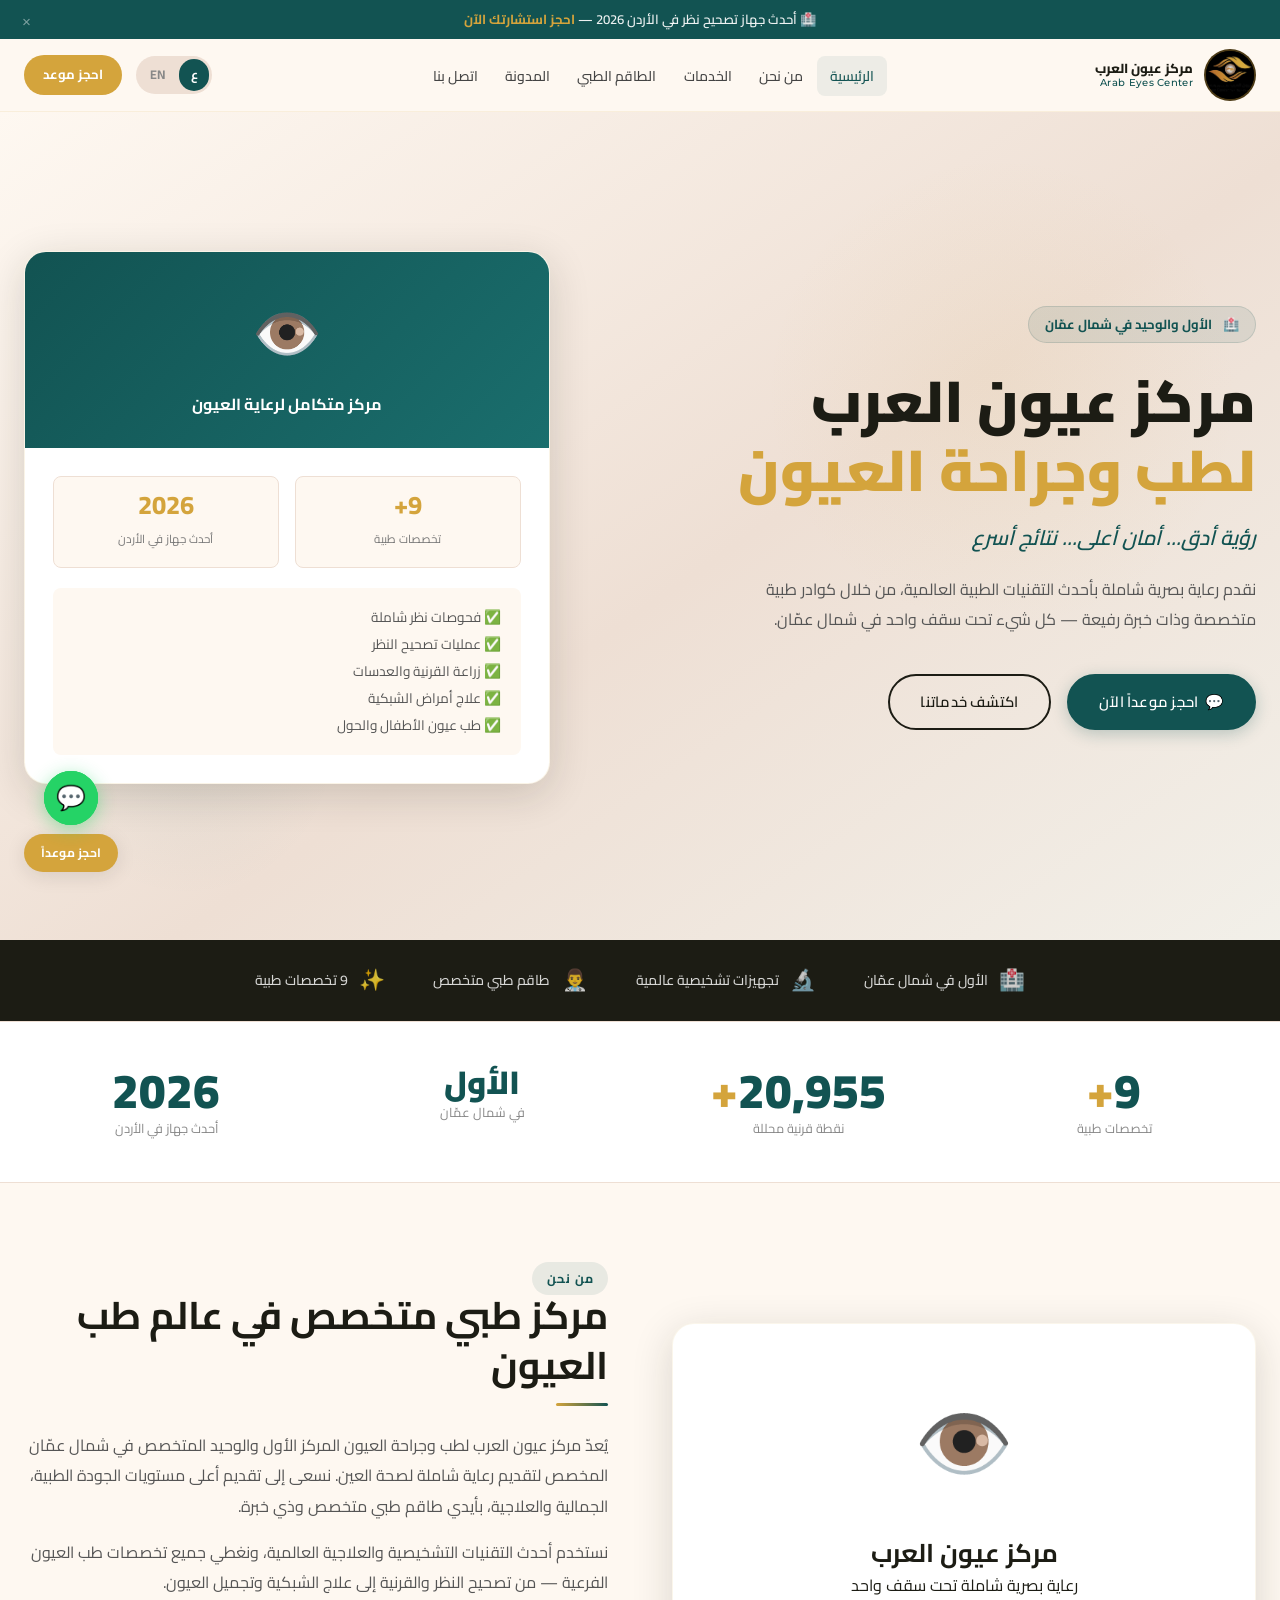
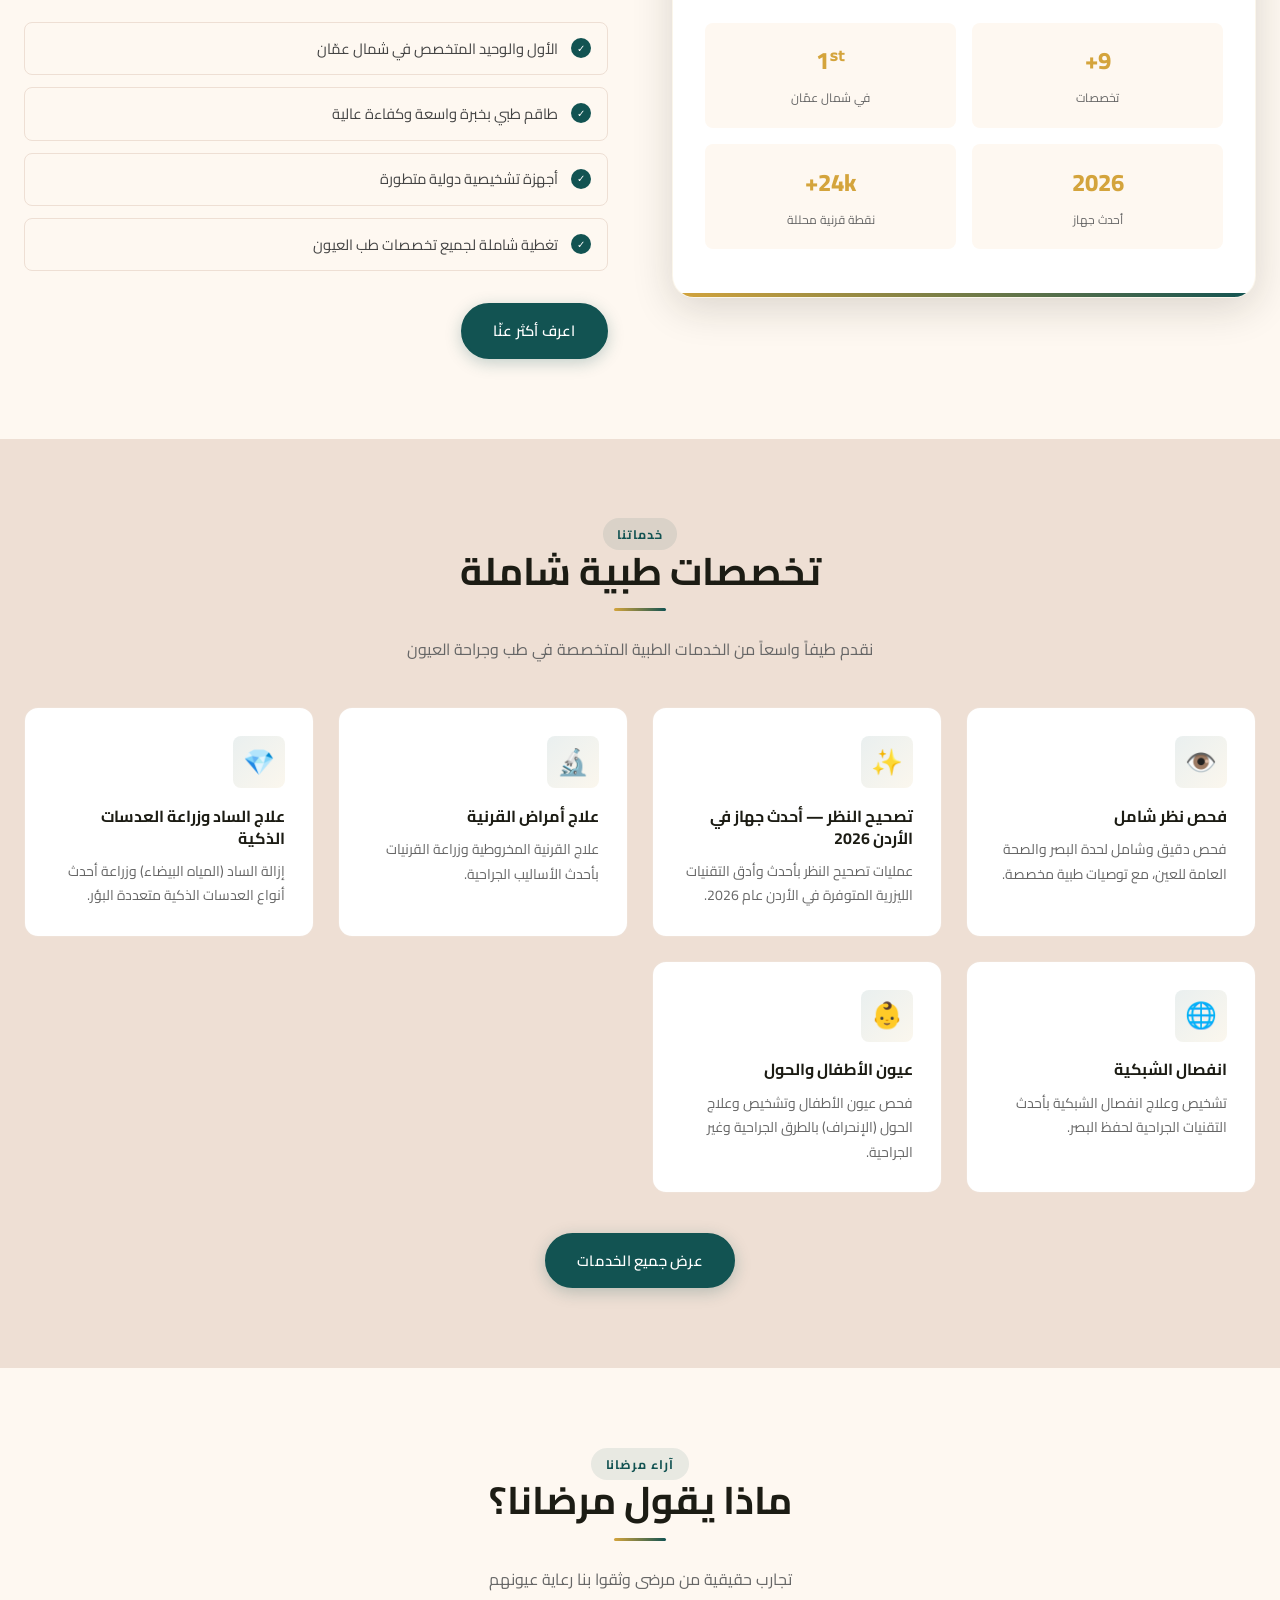
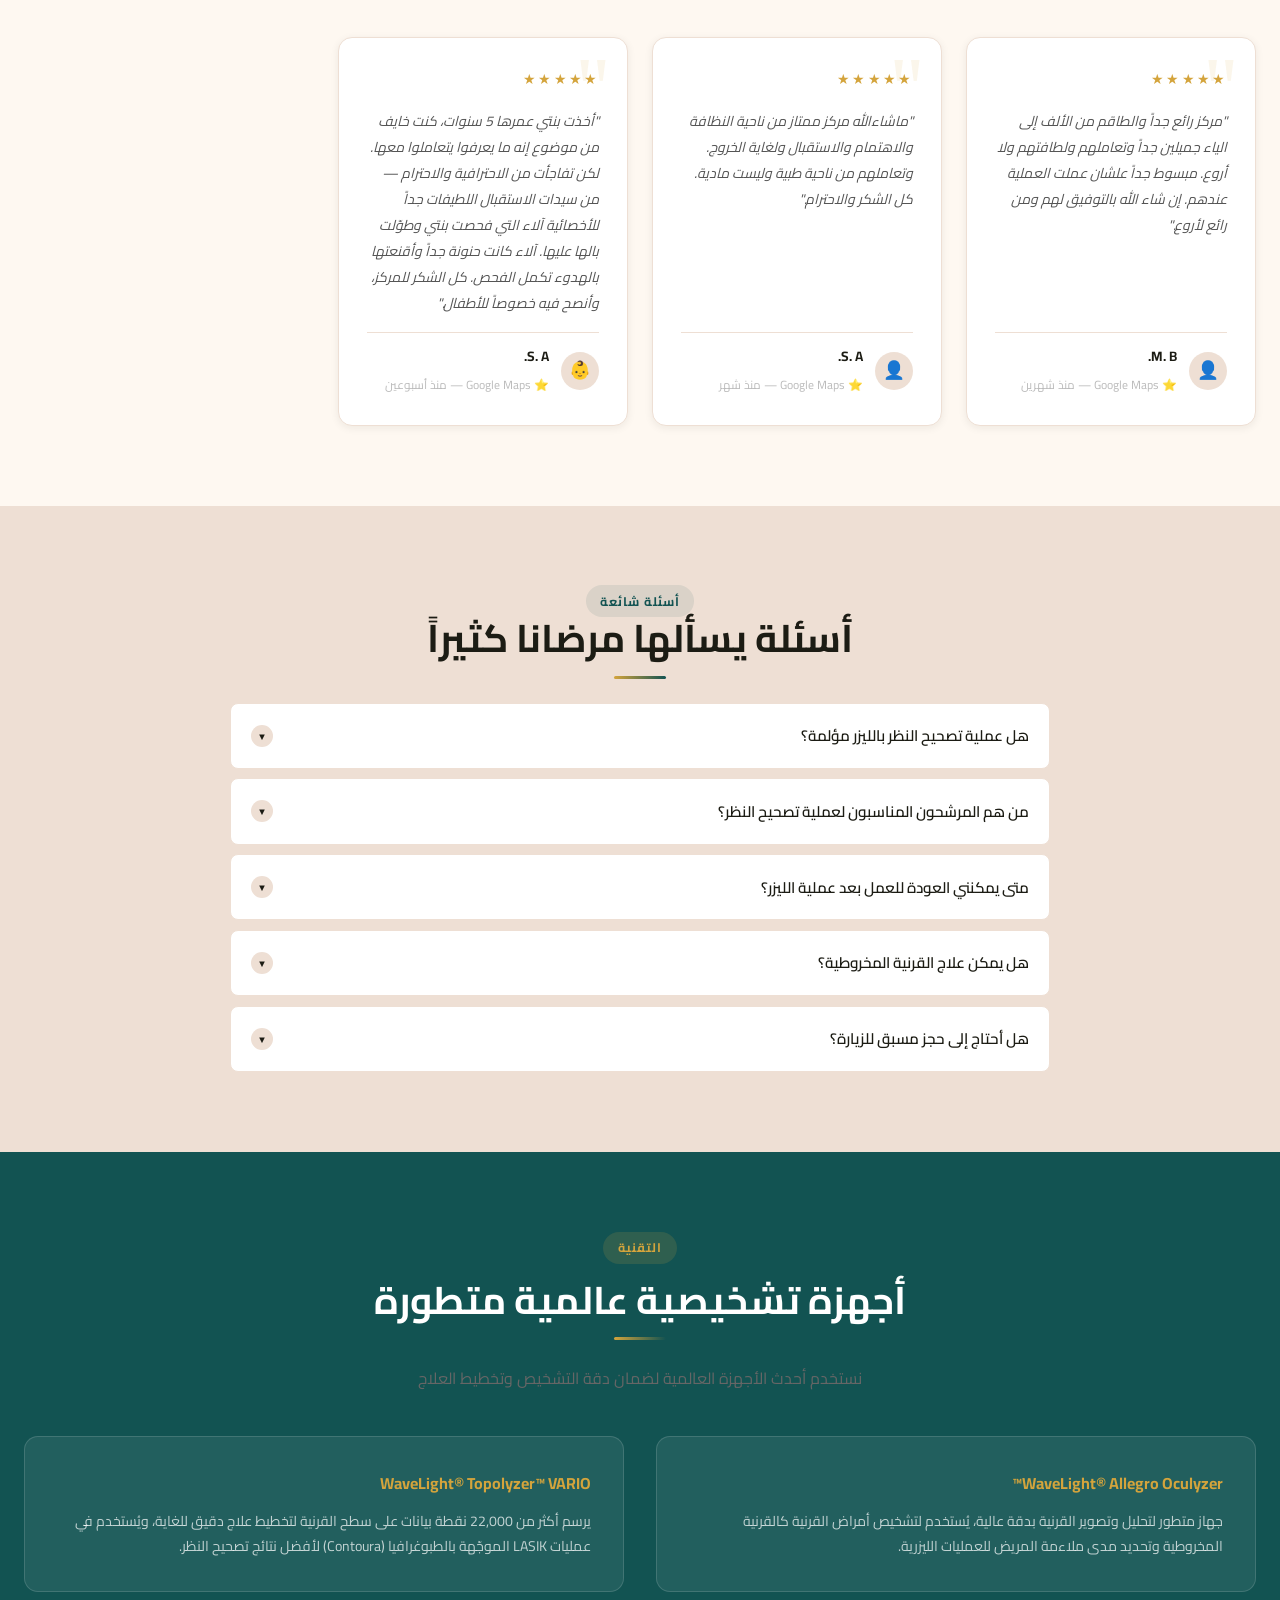
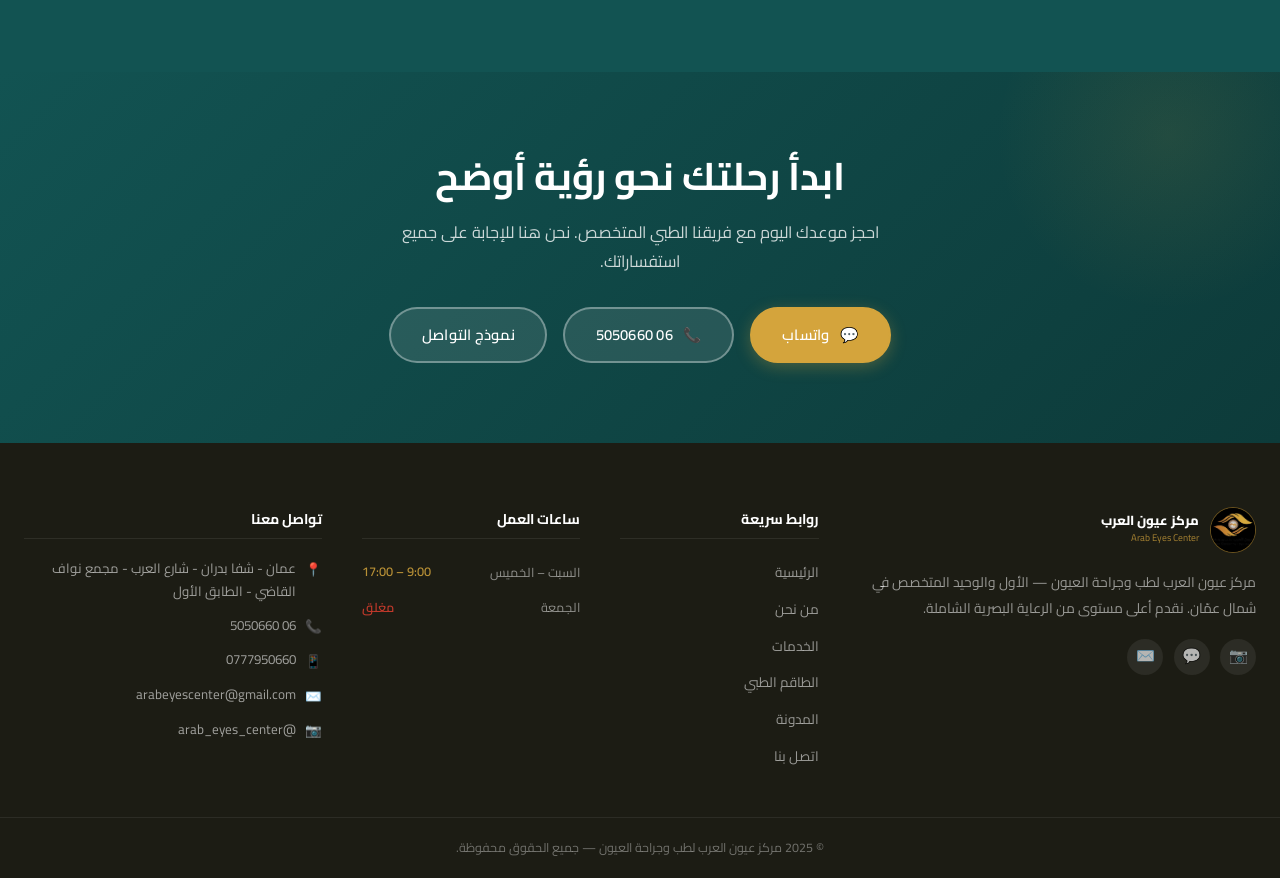
==== index.html @ 0df6bb6d "Shorten reviewer names to initials for privacy" ====
<!DOCTYPE html>
<html lang="ar" dir="rtl">
<head>
  <meta charset="UTF-8" />
  <meta name="viewport" content="width=device-width, initial-scale=1.0" />
  <meta name="description" content="مركز عيون العرب لطب وجراحة العيون – الأول والوحيد المتخصص في شمال عمان. رؤية أدق، أمان أعلى، نتائج أسرع." />
  <meta name="robots" content="index, follow" />
  <meta name="author" content="مركز عيون العرب" />
  <meta name="keywords" content="عيون, طب عيون, عمان, شفا بدران, تصحيح نظر, ليزر, قرنية, ساد, شبكية, ophthalmology, eye clinic, Amman, Jordan" />
  <!-- Open Graph -->
  <meta property="og:type"        content="website" />
  <meta property="og:locale"      content="ar_JO" />
  <meta property="og:site_name"   content="مركز عيون العرب | Arab Eyes Center" />
  <meta property="og:title"       content="مركز عيون العرب لطب وجراحة العيون | Arab Eyes Center" />
  <meta property="og:description" content="الأول والوحيد المتخصص في شمال عمّان. 9+ تخصصات طبية، أحدث جهاز ليزر في الأردن 2026." />
  <meta property="og:image"       content="images/og-cover.jpg" />
  <!-- Twitter Card -->
  <meta name="twitter:card"        content="summary_large_image" />
  <meta name="twitter:title"       content="مركز عيون العرب | Arab Eyes Center" />
  <meta name="twitter:description" content="الأول والوحيد في شمال عمّان — 9+ تخصصات طبية وأحدث تقنيات الليزر 2026." />
  <meta name="twitter:image"       content="images/og-cover.jpg" />
  <title>مركز عيون العرب | Arab Eyes Center — طب وجراحة العيون في عمان</title>
  <link rel="preconnect" href="https://fonts.googleapis.com" />
  <link rel="preconnect" href="https://fonts.gstatic.com" crossorigin />
  <link href="https://fonts.googleapis.com/css2?family=Cairo:wght@300;400;600;700;900&family=Montserrat:wght@300;400;500;600;700;800&display=swap" rel="stylesheet" />
  <link rel="icon" type="image/jpeg" href="images/logo.jpg" />
  <link rel="stylesheet" href="css/styles.css" />
  <!-- Prevent language-flash -->
  <script>(function(){var l=localStorage.getItem('aec-lang')||'ar';document.documentElement.setAttribute('lang',l);document.documentElement.setAttribute('dir',l==='ar'?'rtl':'ltr');})();</script>
  <!-- Structured Data -->
  <script type="application/ld+json">
  {
    "@context": "https://schema.org",
    "@type": ["MedicalClinic", "LocalBusiness"],
    "name": "مركز عيون العرب لطب وجراحة العيون",
    "alternateName": "Arab Eyes Center for Ophthalmology",
    "description": "الأول والوحيد المتخصص في شمال عمان في طب وجراحة العيون — 9 تخصصات طبية وأحدث تقنيات الليزر 2026.",
    "telephone": ["+96265050660", "+962777950660"],
    "email": "arabeyescenter@gmail.com",
    "address": {
      "@type": "PostalAddress",
      "streetAddress": "شارع العرب، مجمع نواف القاضي، الطابق الأول",
      "addressLocality": "شفا بدران، عمان",
      "addressCountry": "JO"
    },
    "openingHoursSpecification": [
      { "@type": "OpeningHoursSpecification",
        "dayOfWeek": ["Saturday","Sunday","Monday","Tuesday","Wednesday","Thursday"],
        "opens": "09:00", "closes": "17:00" }
    ],
    "medicalSpecialty": "Ophthalmology",
    "priceRange": "$$",
    "sameAs": ["https://www.instagram.com/arab_eyes_center/"],
    "hasMap": "https://maps.app.goo.gl/nyVfJ6Hvw6DiHrig6"
  }
  </script>
</head>
<body>

<!-- ══════════════ NAVBAR ══════════════ -->
<nav class="navbar">
  <div class="nav-container">
    <a href="index.html" class="nav-logo" aria-label="Arab Eyes Center Home">
      <div class="logo-img-wrap">
        <img src="images/logo.jpg" alt="شعار مركز عيون العرب" />
      </div>
      <div class="logo-text-wrap">
        <span class="logo-ar">مركز عيون العرب</span>
        <span class="logo-en">Arab Eyes Center</span>
      </div>
    </a>

    <ul class="nav-links" role="list">
      <li><a href="index.html"    data-ar="الرئيسية"    data-en="Home">الرئيسية</a></li>
      <li><a href="about.html"    data-ar="من نحن"       data-en="About Us">من نحن</a></li>
      <li><a href="services.html" data-ar="الخدمات"      data-en="Services">الخدمات</a></li>
      <li><a href="team.html"     data-ar="الطاقم الطبي" data-en="Medical Team">الطاقم الطبي</a></li>
      <li><a href="blog.html"     data-ar="المدونة"      data-en="Blog">المدونة</a></li>
      <li><a href="contact.html"  data-ar="اتصل بنا"     data-en="Contact">اتصل بنا</a></li>
    </ul>

    <div class="nav-right">
      <div class="lang-toggle" role="group" aria-label="Language toggle">
        <button class="lang-btn" data-lang="ar" aria-label="Arabic">ع</button>
        <button class="lang-btn" data-lang="en" aria-label="English">EN</button>
      </div>
      <a href="https://wa.me/962777950660" class="nav-book-btn" target="_blank" rel="noopener">احجز موعد</a>
      <button class="menu-toggle" aria-label="Toggle navigation">
        <span></span><span></span><span></span>
      </button>
    </div>
  </div>
</nav>

<!-- ══════════════ HERO ══════════════ -->
<section class="hero" aria-label="Hero" id="main-content">
  <div class="hero-inner">
    <div class="hero-text">
      <div class="hero-badge">
        🏥&nbsp;<span class="lang-ar">الأول والوحيد في شمال عمّان</span><span class="lang-en">First &amp; Only in North Amman</span>
      </div>

      <h1>
        <div class="lang-ar">مركز عيون العرب<br><span class="gold">لطب وجراحة العيون</span></div>
        <div class="lang-en">Arab Eyes Center<br><span class="gold">for Ophthalmology</span></div>
      </h1>

      <p class="hero-tagline">
        <span class="lang-ar">رؤية أدق... أمان أعلى... نتائج أسرع</span>
        <span class="lang-en">Sharper Vision, Greater Safety, Faster Results</span>
      </p>

      <p class="hero-desc">
        <span class="lang-ar">نقدم رعاية بصرية شاملة بأحدث التقنيات الطبية العالمية، من خلال كوادر طبية متخصصة وذات خبرة رفيعة — كل شيء تحت سقف واحد في شمال عمّان.</span>
        <span class="lang-en">We provide comprehensive eye care using the latest global medical technologies, delivered by a highly specialized and experienced team — all under one roof in north Amman.</span>
      </p>

      <div class="hero-cta">
        <a href="https://wa.me/962777950660" class="btn btn-primary" target="_blank" rel="noopener">
          <span>💬</span>
          <span class="lang-ar">احجز موعداً الآن</span>
          <span class="lang-en">Book Appointment Now</span>
        </a>
        <a href="services.html" class="btn btn-outline">
          <span class="lang-ar">اكتشف خدماتنا</span>
          <span class="lang-en">Explore Our Services</span>
        </a>
      </div>
    </div>

    <!-- Desktop visual card -->
    <div class="hero-card" aria-hidden="true">
      <div class="hero-card-header">
        <span class="big-icon">👁️</span>
        <div class="lang-ar"><h3>مركز متكامل لرعاية العيون</h3></div>
        <div class="lang-en"><h3>Complete Eye Care Center</h3></div>
      </div>
      <div class="hero-card-body">
        <div class="stat-row">
          <div class="stat-box">
            <span class="stat-num">9+</span>
            <div class="lang-ar"><span class="stat-lbl">تخصصات طبية</span></div>
            <div class="lang-en"><span class="stat-lbl">Specialties</span></div>
          </div>
          <div class="stat-box">
            <span class="stat-num">2026</span>
            <div class="lang-ar"><span class="stat-lbl">أحدث جهاز في الأردن</span></div>
            <div class="lang-en"><span class="stat-lbl">Latest device in Jordan</span></div>
          </div>
        </div>
        <div class="hero-list">
          <div class="lang-ar">
            ✅ فحوصات نظر شاملة<br>
            ✅ عمليات تصحيح النظر<br>
            ✅ زراعة القرنية والعدسات<br>
            ✅ علاج أمراض الشبكية<br>
            ✅ طب عيون الأطفال والحول
          </div>
          <div class="lang-en">
            ✅ Comprehensive eye exams<br>
            ✅ Vision correction surgery<br>
            ✅ Cornea &amp; lens implants<br>
            ✅ Retinal disease treatment<br>
            ✅ Pediatric &amp; strabismus care
          </div>
        </div>
      </div>
    </div>
  </div>
</section>

<!-- ══════════════ TRUST STRIP ══════════════ -->
<div class="trust-strip" aria-label="Key highlights">
  <div class="trust-inner">
    <div class="trust-item">
      <span class="ti">🏥</span>
      <span class="lang-ar">الأول في شمال عمّان</span>
      <span class="lang-en">First in North Amman</span>
    </div>
    <div class="trust-item">
      <span class="ti">🔬</span>
      <span class="lang-ar">تجهيزات تشخيصية عالمية</span>
      <span class="lang-en">World-class diagnostics</span>
    </div>
    <div class="trust-item">
      <span class="ti">👨‍⚕️</span>
      <span class="lang-ar">طاقم طبي متخصص</span>
      <span class="lang-en">Specialist medical team</span>
    </div>
    <div class="trust-item">
      <span class="ti">✨</span>
      <span class="lang-ar">9 تخصصات طبية</span>
      <span class="lang-en">9 Medical specialties</span>
    </div>
  </div>
</div>

<!-- ══════════════ STATS COUNTER ══════════════ -->
<div class="stats-strip" aria-label="Key statistics">
  <div class="stats-strip-inner">
    <div class="ctr-item">
      <span class="ctr-num" data-count="9" data-suffix="+">9<span class="ctr-suffix">+</span></span>
      <span class="ctr-lbl">
        <span class="lang-ar">تخصصات طبية</span>
        <span class="lang-en">Medical Specialties</span>
      </span>
    </div>
    <div class="ctr-item">
      <span class="ctr-num" data-count="22000" data-suffix="+">22,000<span class="ctr-suffix">+</span></span>
      <span class="ctr-lbl">
        <span class="lang-ar">نقطة قرنية محللة</span>
        <span class="lang-en">Corneal Data Points</span>
      </span>
    </div>
    <div class="ctr-item">
      <span class="ctr-num" style="font-size:clamp(1.3rem,3vw,2rem);">
        <span class="lang-ar">الأول</span>
        <span class="lang-en">1st</span>
      </span>
      <span class="ctr-lbl">
        <span class="lang-ar">في شمال عمّان</span>
        <span class="lang-en">in North Amman</span>
      </span>
    </div>
    <div class="ctr-item">
      <span class="ctr-num">2026<span class="ctr-suffix"></span></span>
      <span class="ctr-lbl">
        <span class="lang-ar">أحدث جهاز في الأردن</span>
        <span class="lang-en">Latest Device in Jordan</span>
      </span>
    </div>
  </div>
</div>

<!-- ══════════════ ABOUT SNIPPET ══════════════ -->
<section class="section" aria-labelledby="about-heading">
  <div class="container">
    <div class="about-snippet-grid">

      <!-- Visual -->
      <div class="about-visual-box" aria-hidden="true">
        <span class="eye-big">👁️</span>
        <div class="lang-ar"><h3>مركز عيون العرب</h3><p>رعاية بصرية شاملة تحت سقف واحد</p></div>
        <div class="lang-en"><h3>Arab Eyes Center</h3><p>Comprehensive eye care under one roof</p></div>
        <div class="about-stats-grid">
          <div class="about-stat">
            <span class="num">9+</span>
            <div class="lang-ar"><span class="lbl">تخصصات</span></div>
            <div class="lang-en"><span class="lbl">Specialties</span></div>
          </div>
          <div class="about-stat">
            <span class="num">1ˢᵗ</span>
            <div class="lang-ar"><span class="lbl">في شمال عمّان</span></div>
            <div class="lang-en"><span class="lbl">in N. Amman</span></div>
          </div>
          <div class="about-stat">
            <span class="num">2026</span>
            <div class="lang-ar"><span class="lbl">أحدث جهاز</span></div>
            <div class="lang-en"><span class="lbl">Latest device</span></div>
          </div>
          <div class="about-stat">
            <span class="num">24k+</span>
            <div class="lang-ar"><span class="lbl">نقطة قرنية محللة</span></div>
            <div class="lang-en"><span class="lbl">Corneal data points</span></div>
          </div>
        </div>
      </div>

      <!-- Text -->
      <div class="about-text" id="about-heading">
        <span class="section-tag lang-ar">من نحن</span>
        <span class="section-tag lang-en">About Us</span>
        <h2>
          <span class="lang-ar">مركز طبي متخصص في عالم طب العيون</span>
          <span class="lang-en">A Specialized Center in the World of Eye Care</span>
        </h2>
        <div class="divider"></div>
        <div class="lang-ar">
          <p>يُعدّ مركز عيون العرب لطب وجراحة العيون المركز الأول والوحيد المتخصص في شمال عمّان المخصص لتقديم رعاية شاملة لصحة العين. نسعى إلى تقديم أعلى مستويات الجودة الطبية، الجمالية والعلاجية، بأيدي طاقم طبي متخصص وذي خبرة.</p>
          <p>نستخدم أحدث التقنيات التشخيصية والعلاجية العالمية، ونغطي جميع تخصصات طب العيون الفرعية — من تصحيح النظر والقرنية إلى علاج الشبكية وتجميل العيون.</p>
        </div>
        <div class="lang-en">
          <p>Arab Eyes Center for Ophthalmology is the first and only specialized eye care center in north Amman, dedicated to delivering comprehensive eye health services. We strive for the highest levels of medical quality, both aesthetic and therapeutic, backed by a highly qualified and experienced medical team.</p>
          <p>We employ the latest global diagnostic and therapeutic technologies, covering all ophthalmology subspecialties — from vision correction and corneal care to retinal treatment and oculoplastic procedures.</p>
        </div>

        <div class="value-list">
          <div class="value-item">
            <span class="value-check">✓</span>
            <span class="lang-ar">الأول والوحيد المتخصص في شمال عمّان</span>
            <span class="lang-en">First &amp; only specialized center in north Amman</span>
          </div>
          <div class="value-item">
            <span class="value-check">✓</span>
            <span class="lang-ar">طاقم طبي بخبرة واسعة وكفاءة عالية</span>
            <span class="lang-en">Highly experienced and qualified medical team</span>
          </div>
          <div class="value-item">
            <span class="value-check">✓</span>
            <span class="lang-ar">أجهزة تشخيصية دولية متطورة</span>
            <span class="lang-en">Advanced international diagnostic equipment</span>
          </div>
          <div class="value-item">
            <span class="value-check">✓</span>
            <span class="lang-ar">تغطية شاملة لجميع تخصصات طب العيون</span>
            <span class="lang-en">All eye care subspecialties under one roof</span>
          </div>
        </div>

        <div style="margin-top:2rem;">
          <a href="about.html" class="btn btn-primary">
            <span class="lang-ar">اعرف أكثر عنّا</span>
            <span class="lang-en">Learn More About Us</span>
          </a>
        </div>
      </div>

    </div>
  </div>
</section>

<!-- ══════════════ FEATURED SERVICES ══════════════ -->
<section class="section section-alt" aria-labelledby="services-heading">
  <div class="container">
    <div class="text-center">
      <span class="section-tag lang-ar">خدماتنا</span>
      <span class="section-tag lang-en">Our Services</span>
      <h2 class="section-title" id="services-heading">
        <span class="lang-ar">تخصصات طبية شاملة</span>
        <span class="lang-en">Comprehensive Medical Specialties</span>
      </h2>
      <div class="divider"></div>
      <p class="section-subtitle">
        <span class="lang-ar">نقدم طيفاً واسعاً من الخدمات الطبية المتخصصة في طب وجراحة العيون</span>
        <span class="lang-en">We offer a wide spectrum of specialized ophthalmology and eye surgery services</span>
      </p>
    </div>

    <div class="services-grid">

      <div class="service-card">
        <div class="service-icon">👁️</div>
        <h3><span class="lang-ar">فحص نظر شامل</span><span class="lang-en">Comprehensive Eye Examination</span></h3>
        <p><span class="lang-ar">فحص دقيق وشامل لحدة البصر والصحة العامة للعين، مع توصيات طبية مخصصة.</span><span class="lang-en">Detailed and comprehensive assessment of visual acuity and overall eye health, with personalized medical recommendations.</span></p>
      </div>

      <div class="service-card">
        <div class="service-icon">✨</div>
        <h3><span class="lang-ar">تصحيح النظر — أحدث جهاز في الأردن 2026</span><span class="lang-en">Vision Correction — Latest Device in Jordan 2026</span></h3>
        <p><span class="lang-ar">عمليات تصحيح النظر بأحدث وأدق التقنيات الليزرية المتوفرة في الأردن عام 2026.</span><span class="lang-en">Vision correction procedures using the most advanced laser technology available in Jordan in 2026.</span></p>
      </div>

      <div class="service-card">
        <div class="service-icon">🔬</div>
        <h3><span class="lang-ar">علاج أمراض القرنية</span><span class="lang-en">Corneal Disease Treatment</span></h3>
        <p><span class="lang-ar">علاج القرنية المخروطية وزراعة القرنيات بأحدث الأساليب الجراحية.</span><span class="lang-en">Treatment of keratoconus and corneal transplants using the latest surgical techniques.</span></p>
      </div>

      <div class="service-card">
        <div class="service-icon">💎</div>
        <h3><span class="lang-ar">علاج الساد وزراعة العدسات الذكية</span><span class="lang-en">Cataract &amp; Smart Lens Implants</span></h3>
        <p><span class="lang-ar">إزالة الساد (المياه البيضاء) وزراعة أحدث أنواع العدسات الذكية متعددة البؤر.</span><span class="lang-en">Cataract removal and implantation of the latest premium multifocal and smart intraocular lenses.</span></p>
      </div>

      <div class="service-card">
        <div class="service-icon">🌐</div>
        <h3><span class="lang-ar">انفصال الشبكية</span><span class="lang-en">Retinal Detachment Treatment</span></h3>
        <p><span class="lang-ar">تشخيص وعلاج انفصال الشبكية بأحدث التقنيات الجراحية لحفظ البصر.</span><span class="lang-en">Diagnosis and surgical treatment of retinal detachment using advanced techniques to preserve vision.</span></p>
      </div>

      <div class="service-card">
        <div class="service-icon">👶</div>
        <h3><span class="lang-ar">عيون الأطفال والحول</span><span class="lang-en">Pediatric Eye Care &amp; Strabismus</span></h3>
        <p><span class="lang-ar">فحص عيون الأطفال وتشخيص وعلاج الحول (الإنحراف) بالطرق الجراحية وغير الجراحية.</span><span class="lang-en">Children's eye exams and comprehensive diagnosis and treatment of strabismus (squint) using surgical and non-surgical methods.</span></p>
      </div>

    </div>

    <div class="text-center" style="margin-top:2.5rem;">
      <a href="services.html" class="btn btn-primary">
        <span class="lang-ar">عرض جميع الخدمات</span>
        <span class="lang-en">View All Services</span>
      </a>
    </div>
  </div>
</section>

<!-- ══════════════ TESTIMONIALS ══════════════ -->
<section class="section" aria-labelledby="testimonials-heading">
  <div class="container">
    <div class="text-center">
      <span class="section-tag lang-ar">آراء مرضانا</span>
      <span class="section-tag lang-en">Patient Reviews</span>
      <h2 class="section-title" id="testimonials-heading">
        <span class="lang-ar">ماذا يقول مرضانا؟</span>
        <span class="lang-en">What Our Patients Say</span>
      </h2>
      <div class="divider"></div>
      <p class="section-subtitle">
        <span class="lang-ar">تجارب حقيقية من مرضى وثقوا بنا رعاية عيونهم</span>
        <span class="lang-en">Real experiences from patients who trusted us with their eye care</span>
      </p>
    </div>

    <div class="testimonials-grid">
      <!-- Review 1: Mohammad Banisalman -->
      <div class="testimonial-card">
        <div class="t-stars">★★★★★</div>
        <div class="t-quote" style="border:none;padding:0;color:#555;font-style:italic;font-size:.88rem;">
          <span class="lang-ar">"مركز رائع جداً والطاقم من الألف إلى الياء جميلين جداً وتعاملهم ولطافتهم ولا أروع. مبسوط جداً علشان عملت العملية عندهم. إن شاء الله بالتوفيق لهم ومن رائع لأروع."</span>
          <span class="lang-en">"Amazing center and the entire team is wonderful — their kindness and professionalism are unmatched. Very happy I had my surgery here. Wishing them all the best and continued success."</span>
        </div>
        <div class="t-reviewer">
          <div class="t-avatar">👤</div>
          <div>
            <span class="t-name">M. B.</span>
            <span class="t-service lang-ar">⭐ Google Maps — منذ شهرين</span>
            <span class="t-service lang-en">⭐ Google Maps — 2 months ago</span>
          </div>
        </div>
      </div>

      <!-- Review 2: samh alkarimeh -->
      <div class="testimonial-card">
        <div class="t-stars">★★★★★</div>
        <div class="t-quote" style="border:none;padding:0;color:#555;font-style:italic;font-size:.88rem;">
          <span class="lang-ar">"ماشاءالله مركز ممتاز من ناحية النظافة والاهتمام والاستقبال ولغاية الخروج. وتعاملهم من ناحية طبية وليست مادية. كل الشكر والاحترام."</span>
          <span class="lang-en">"MashaAllah, excellent center in terms of cleanliness, care and reception from start to finish. Their approach is medical, not just commercial. All respect and thanks."</span>
        </div>
        <div class="t-reviewer">
          <div class="t-avatar">👤</div>
          <div>
            <span class="t-name">S. A.</span>
            <span class="t-service lang-ar">⭐ Google Maps — منذ شهر</span>
            <span class="t-service lang-en">⭐ Google Maps — 1 month ago</span>
          </div>
        </div>
      </div>

      <!-- Review 3: Sultan Al-Hamadnah -->
      <div class="testimonial-card">
        <div class="t-stars">★★★★★</div>
        <div class="t-quote" style="border:none;padding:0;color:#555;font-style:italic;font-size:.88rem;">
          <span class="lang-ar">"أخذت بنتي عمرها 5 سنوات، كنت خايف من موضوع إنه ما يعرفوا يتعاملوا معها. لكن تفاجأت من الاحترافية والاحترام — من سيدات الاستقبال اللطيفات جداً للأخصائية آلاء التي فحصت بنتي وطوّلت بالها عليها. آلاء كانت حنونة جداً وأقنعتها بالهدوء تكمل الفحص. كل الشكر للمركز، وأنصح فيه خصوصاً للأطفال."</span>
          <span class="lang-en">"I brought my 5-year-old daughter, worried they wouldn't know how to handle her. I was amazed by the professionalism — from the wonderful reception ladies to specialist Alaa who examined my daughter with great patience. Alaa was so kind and gently convinced her to complete the exam. Highly recommend, especially for children."</span>
        </div>
        <div class="t-reviewer">
          <div class="t-avatar">👶</div>
          <div>
            <span class="t-name">S. A.</span>
            <span class="t-service lang-ar">⭐ Google Maps — منذ أسبوعين</span>
            <span class="t-service lang-en">⭐ Google Maps — 2 weeks ago</span>
          </div>
        </div>
      </div>
    </div>
  </div>
</section>

<!-- ══════════════ FAQ ══════════════ -->
<section class="section section-alt" aria-labelledby="faq-heading">
  <div class="container">
    <div class="text-center">
      <span class="section-tag lang-ar">أسئلة شائعة</span>
      <span class="section-tag lang-en">FAQ</span>
      <h2 class="section-title" id="faq-heading">
        <span class="lang-ar">أسئلة يسألها مرضانا كثيراً</span>
        <span class="lang-en">Questions Patients Often Ask Us</span>
      </h2>
      <div class="divider"></div>
    </div>

    <div class="faq-list" role="list">

      <div class="faq-item" role="listitem">
        <button class="faq-q" aria-controls="faq-a1">
          <span class="lang-ar">هل عملية تصحيح النظر بالليزر مؤلمة؟</span>
          <span class="lang-en">Is laser vision correction surgery painful?</span>
          <span class="faq-chevron" aria-hidden="true">▼</span>
        </button>
        <div class="faq-a" id="faq-a1" role="region">
          <p>
            <span class="lang-ar">لا، العملية غير مؤلمة. نستخدم قطرات تخدير موضعي قبل البدء، وقد يشعر المريض فقط بضغط خفيف لثوانٍ معدودة. معظم مرضانا يصفون التجربة بأنها مريحة جداً وتنتهي خلال 10-15 دقيقة للعينين معاً.</span>
            <span class="lang-en">No, the procedure is painless. We use local anesthetic eye drops beforehand, and the patient may only feel slight pressure for a few seconds. Most of our patients describe the experience as very comfortable, and it's completed in 10–15 minutes for both eyes.</span>
          </p>
        </div>
      </div>

      <div class="faq-item" role="listitem">
        <button class="faq-q" aria-controls="faq-a2">
          <span class="lang-ar">من هم المرشحون المناسبون لعملية تصحيح النظر؟</span>
          <span class="lang-en">Who is a good candidate for vision correction surgery?</span>
          <span class="faq-chevron" aria-hidden="true">▼</span>
        </button>
        <div class="faq-a" id="faq-a2" role="region">
          <p>
            <span class="lang-ar">بشكل عام، المرشح المناسب هو من يبلغ 18 عاماً أو أكثر، مع استقرار درجة النظر لمدة عام على الأقل، وبدون أمراض قرنية أو عيون حادة. يتم تقييم ذلك بدقة عبر الفحص الشامل قبل العملية باستخدام أجهزة WaveLight لدينا.</span>
            <span class="lang-en">Generally, a good candidate is 18 years or older, with a stable prescription for at least one year, and no significant corneal or eye diseases. This is carefully evaluated through our pre-operative comprehensive exam using our WaveLight devices.</span>
          </p>
        </div>
      </div>

      <div class="faq-item" role="listitem">
        <button class="faq-q" aria-controls="faq-a3">
          <span class="lang-ar">متى يمكنني العودة للعمل بعد عملية الليزر؟</span>
          <span class="lang-en">When can I return to work after laser surgery?</span>
          <span class="faq-chevron" aria-hidden="true">▼</span>
        </button>
        <div class="faq-a" id="faq-a3" role="region">
          <p>
            <span class="lang-ar">معظم المرضى يعودون لأعمالهم المكتبية خلال يوم إلى يومين، وتتحسن الرؤية بشكل ملحوظ في أول 24-48 ساعة. تتضمن التعليمات تجنّب الأعمال الشاقة والسباحة لمدة أسبوعين. سيزودك طبيبنا بتعليمات مفصلة بعد العملية.</span>
            <span class="lang-en">Most patients return to desk work within one to two days, with vision improving significantly in the first 24–48 hours. Instructions include avoiding strenuous activity and swimming for two weeks. Your doctor will provide detailed post-operative instructions.</span>
          </p>
        </div>
      </div>

      <div class="faq-item" role="listitem">
        <button class="faq-q" aria-controls="faq-a4">
          <span class="lang-ar">هل يمكن علاج القرنية المخروطية؟</span>
          <span class="lang-en">Can keratoconus be treated?</span>
          <span class="faq-chevron" aria-hidden="true">▼</span>
        </button>
        <div class="faq-a" id="faq-a4" role="region">
          <p>
            <span class="lang-ar">نعم، خاصة عند اكتشافها مبكراً. نقدم إجراء Cross-Linking (CXL) الذي يُثبّت القرنية ويوقف تطور المرض، بالإضافة إلى طرق أخرى لتحسين الرؤية. التشخيص المبكر عبر جهاز Allegro Oculyzer لدينا هو مفتاح النجاح.</span>
            <span class="lang-en">Yes, especially when detected early. We offer Cross-Linking (CXL) which stabilizes the cornea and stops disease progression, along with other methods to improve vision. Early diagnosis using our Allegro Oculyzer device is the key to success.</span>
          </p>
        </div>
      </div>

      <div class="faq-item" role="listitem">
        <button class="faq-q" aria-controls="faq-a5">
          <span class="lang-ar">هل أحتاج إلى حجز مسبق للزيارة؟</span>
          <span class="lang-en">Do I need a prior appointment to visit?</span>
          <span class="faq-chevron" aria-hidden="true">▼</span>
        </button>
        <div class="faq-a" id="faq-a5" role="region">
          <p>
            <span class="lang-ar">يُنصح بالحجز المسبق لضمان توفر الطبيب المناسب وتجنب الانتظار. يمكنك الحجز عبر واتساب أو الاتصال بنا على 06 5050660، أو استخدام نموذج الحجز في <a href="contact.html">صفحة التواصل</a>.</span>
            <span class="lang-en">We recommend booking in advance to ensure the right doctor is available and to avoid waiting. You can book via WhatsApp, call us on 06 5050660, or use the booking form on our <a href="contact.html">contact page</a>.</span>
          </p>
        </div>
      </div>

    </div>
  </div>
</section>

<!-- ══════════════ EQUIPMENT HIGHLIGHT ══════════════ -->
<section class="section section-teal" aria-labelledby="equip-heading">
  <div class="container">
    <div class="text-center">
      <span class="section-tag" style="background:rgba(212,164,60,.15);color:var(--gold);">
        <span class="lang-ar">التقنية</span><span class="lang-en">Technology</span>
      </span>
      <h2 class="section-title" id="equip-heading" style="color:var(--white);">
        <span class="lang-ar">أجهزة تشخيصية عالمية متطورة</span>
        <span class="lang-en">Advanced International Diagnostic Equipment</span>
      </h2>
      <div class="divider" style="margin:0.75rem auto 1.5rem;"></div>
      <p class="section-subtitle">
        <span class="lang-ar">نستخدم أحدث الأجهزة العالمية لضمان دقة التشخيص وتخطيط العلاج</span>
        <span class="lang-en">We use the latest global devices to ensure precise diagnosis and treatment planning</span>
      </p>
    </div>
    <div class="equip-cards">
      <div class="equip-card">
        <p class="device-name">WaveLight® Allegro Oculyzer™</p>
        <p>
          <span class="lang-ar">جهاز متطور لتحليل وتصوير القرنية بدقة عالية، يُستخدم لتشخيص أمراض القرنية كالقرنية المخروطية وتحديد مدى ملاءمة المريض للعمليات الليزرية.</span>
          <span class="lang-en">An advanced corneal topography and analysis device offering high-precision imaging, used to diagnose corneal conditions such as keratoconus and assess patient candidacy for laser procedures.</span>
        </p>
      </div>
      <div class="equip-card">
        <p class="device-name">WaveLight® Topolyzer™ VARIO</p>
        <p>
          <span class="lang-ar">يرسم أكثر من 22,000 نقطة بيانات على سطح القرنية لتخطيط علاج دقيق للغاية، ويُستخدم في عمليات LASIK الموجّهة بالطبوغرافيا (Contoura) لأفضل نتائج تصحيح النظر.</span>
          <span class="lang-en">Maps over 22,000 corneal data points to enable ultra-precise treatment planning, used for Contoura/topography-guided LASIK procedures for optimal vision correction outcomes.</span>
        </p>
      </div>
    </div>
  </div>
</section>

<!-- ══════════════ CTA BANNER ══════════════ -->
<section class="cta-banner" aria-labelledby="cta-heading">
  <div class="container">
    <h2 id="cta-heading">
      <span class="lang-ar">ابدأ رحلتك نحو رؤية أوضح</span>
      <span class="lang-en">Start Your Journey to Clearer Vision</span>
    </h2>
    <p>
      <span class="lang-ar">احجز موعدك اليوم مع فريقنا الطبي المتخصص. نحن هنا للإجابة على جميع استفساراتك.</span>
      <span class="lang-en">Book your appointment today with our specialist medical team. We're here to answer all your questions.</span>
    </p>
    <div class="cta-buttons">
      <a href="https://wa.me/962777950660" class="btn btn-gold" target="_blank" rel="noopener">
        💬&nbsp;<span class="lang-ar">واتساب</span><span class="lang-en">WhatsApp</span>
      </a>
      <a href="tel:0665050660" class="btn btn-ghost">
        📞&nbsp;<span>06 5050660</span>
      </a>
      <a href="contact.html" class="btn btn-ghost">
        <span class="lang-ar">نموذج التواصل</span>
        <span class="lang-en">Contact Form</span>
      </a>
    </div>
  </div>
</section>

<!-- ══════════════ FOOTER ══════════════ -->
<footer class="footer">
  <div class="footer-grid">

    <!-- Brand -->
    <div class="footer-brand">
      <div class="f-logo">
        <div class="f-logo-img">
          <img src="images/logo.jpg" alt="شعار مركز عيون العرب" />
        </div>
        <div class="f-logo-txt">
          <span class="f-ar">مركز عيون العرب</span>
          <span class="f-en">Arab Eyes Center</span>
        </div>
      </div>
      <div class="lang-ar"><p>مركز عيون العرب لطب وجراحة العيون — الأول والوحيد المتخصص في شمال عمّان. نقدم أعلى مستوى من الرعاية البصرية الشاملة.</p></div>
      <div class="lang-en"><p>Arab Eyes Center for Ophthalmology — the first and only specialized eye care center in north Amman, providing the highest level of comprehensive eye care.</p></div>
      <div class="social-row">
        <a href="https://instagram.com/arab_eyes_center" class="soc-link" target="_blank" rel="noopener" aria-label="Instagram">📷</a>
        <a href="https://wa.me/962777950660" class="soc-link" target="_blank" rel="noopener" aria-label="WhatsApp">💬</a>
        <a href="mailto:arabeyescenter@gmail.com" class="soc-link" aria-label="Email">✉️</a>
      </div>
    </div>

    <!-- Quick links -->
    <div class="footer-col">
      <div class="lang-ar"><h4>روابط سريعة</h4></div>
      <div class="lang-en"><h4>Quick Links</h4></div>
      <ul class="f-links">
        <li><a href="index.html"    data-ar="الرئيسية"    data-en="Home">الرئيسية</a></li>
        <li><a href="about.html"    data-ar="من نحن"       data-en="About Us">من نحن</a></li>
        <li><a href="services.html" data-ar="الخدمات"      data-en="Services">الخدمات</a></li>
        <li><a href="team.html"     data-ar="الطاقم الطبي" data-en="Medical Team">الطاقم الطبي</a></li>
        <li><a href="blog.html"     data-ar="المدونة"      data-en="Blog">المدونة</a></li>
        <li><a href="contact.html"  data-ar="اتصل بنا"     data-en="Contact Us">اتصل بنا</a></li>
      </ul>
    </div>

    <!-- Hours -->
    <div class="footer-col">
      <div class="lang-ar"><h4>ساعات العمل</h4></div>
      <div class="lang-en"><h4>Working Hours</h4></div>
      <div class="f-hours">
        <div class="f-hour-row">
          <div class="lang-ar"><span class="d">السبت – الخميس</span></div>
          <div class="lang-en"><span class="d">Sat – Thu</span></div>
          <span class="t">9:00 – 17:00</span>
        </div>
        <div class="f-hour-row">
          <div class="lang-ar"><span class="d">الجمعة</span></div>
          <div class="lang-en"><span class="d">Friday</span></div>
          <div class="lang-ar"><span class="t cl">مغلق</span></div>
          <div class="lang-en"><span class="t cl">Closed</span></div>
        </div>
      </div>
    </div>

    <!-- Contact -->
    <div class="footer-col">
      <div class="lang-ar"><h4>تواصل معنا</h4></div>
      <div class="lang-en"><h4>Contact Us</h4></div>
      <div class="f-contact-list">
        <div class="fci">
          <span class="fci-ico">📍</span>
          <div>
            <div class="lang-ar"><span>عمان - شفا بدران - شارع العرب - مجمع نواف القاضي - الطابق الأول</span></div>
            <div class="lang-en"><span>Amman, Shafa Badran, Arab Street, Nawaf Al Qadi Complex, 1st Floor</span></div>
          </div>
        </div>
        <div class="fci"><span class="fci-ico">📞</span><a href="tel:0665050660">06 5050660</a></div>
        <div class="fci"><span class="fci-ico">📱</span><a href="tel:0777950660">0777950660</a></div>
        <div class="fci"><span class="fci-ico">✉️</span><a href="mailto:arabeyescenter@gmail.com">arabeyescenter@gmail.com</a></div>
        <div class="fci"><span class="fci-ico">📷</span><a href="https://instagram.com/arab_eyes_center" target="_blank" rel="noopener">@arab_eyes_center</a></div>
      </div>
    </div>

  </div>

  <div class="footer-bottom">
    <div class="lang-ar">© 2025 مركز عيون العرب لطب وجراحة العيون — جميع الحقوق محفوظة.</div>
    <div class="lang-en">© 2025 Arab Eyes Center for Ophthalmology — All rights reserved.</div>
  </div>
</footer>

<!-- ══════════════ FLOATING CTA ══════════════ -->
<div class="floating-wrap" aria-label="Quick contact">
  <a href="https://wa.me/962777950660" class="float-wa" target="_blank" rel="noopener" aria-label="WhatsApp">💬</a>
  <a href="https://wa.me/962777950660" class="float-book" target="_blank" rel="noopener">احجز موعداً</a>
</div>

<script src="js/main.js"></script>
</body>
</html>
---- css/styles.css ----
/* ================================================
   Arab Eyes Center – Main Stylesheet
   Fonts: Cairo (AR) | Montserrat (EN)
   ================================================ */

@import url('https://fonts.googleapis.com/css2?family=Cairo:wght@300;400;600;700;900&family=Montserrat:wght@300;400;500;600;700;800&display=swap');

/* ================================================
   VARIABLES
   ================================================ */
:root {
  --gold:       #D4A43C;
  --dark-gold:  #9C6C1C;
  --charcoal:   #1C1C14;
  --ivory:      #FEF8F1;
  --beige:      #EEDFD4;
  --teal:       #125352;
  --teal-light: #1a6e6d;
  --white:      #ffffff;

  --shadow-sm:  0 2px 8px rgba(28,28,20,.07);
  --shadow-md:  0 4px 20px rgba(28,28,20,.11);
  --shadow-lg:  0 10px 40px rgba(28,28,20,.16);

  --radius-sm:  8px;
  --radius-md:  14px;
  --radius-lg:  22px;

  --transition: .3s ease;
  --max-w:      1280px;
}

/* ================================================
   RESET & BASE
   ================================================ */
*, *::before, *::after { margin: 0; padding: 0; box-sizing: border-box; }

html { scroll-behavior: smooth; }

html[lang="ar"] body { font-family: 'Cairo', sans-serif; }
html[lang="en"] body { font-family: 'Montserrat', sans-serif; }

body {
  background: var(--ivory);
  color: var(--charcoal);
  font-size: 16px;
  line-height: 1.75;
  overflow-x: hidden;
}

a  { color: inherit; text-decoration: none; }
ul { list-style: none; }
img { max-width: 100%; height: auto; display: block; }
button { font-family: inherit; cursor: pointer; border: none; background: none; }

/* ================================================
   LANGUAGE BLOCKS  (CSS-driven, no flash)
   ================================================ */
.lang-ar { display: block; }
.lang-en { display: none;  }
html[lang="en"] .lang-ar { display: none;  }
html[lang="en"] .lang-en { display: block; }

/* Inline-level language spans */
span.lang-ar { display: inline; }
span.lang-en { display: none;   }
html[lang="en"] span.lang-ar { display: none;   }
html[lang="en"] span.lang-en { display: inline; }

/* ================================================
   TYPOGRAPHY
   ================================================ */
h1 { font-size: clamp(2rem,   5vw, 3.6rem); line-height: 1.2; font-weight: 900; }
h2 { font-size: clamp(1.55rem,3.5vw, 2.4rem); line-height: 1.3; font-weight: 700; }
h3 { font-size: clamp(1.1rem, 2.2vw, 1.6rem); line-height: 1.35; font-weight: 700; }
h4 { font-size: clamp(.95rem, 1.8vw, 1.15rem); font-weight: 600; }

.section-tag {
  display: inline-block;
  background: rgba(18,83,82,.09);
  color: var(--teal);
  font-size: .78rem;
  font-weight: 700;
  letter-spacing: .08em;
  text-transform: uppercase;
  padding: .3rem .9rem;
  border-radius: 30px;
  margin-bottom: .75rem;
}

.section-title    { margin-bottom: .4rem; }
.section-subtitle { color: #666; font-size: 1rem; margin-bottom: 2.75rem; max-width: 640px; }

.divider {
  width: 52px;
  height: 3px;
  background: linear-gradient(to right, var(--gold), var(--teal));
  border-radius: 3px;
  margin: .75rem 0 1.5rem;
}

/* centered variants */
.text-center { text-align: center; }
.text-center .divider { margin-left: auto; margin-right: auto; }
.text-center .section-subtitle { margin-left: auto; margin-right: auto; }

/* ================================================
   BUTTONS
   ================================================ */
.btn {
  display: inline-flex;
  align-items: center;
  gap: .45rem;
  padding: .8rem 1.9rem;
  border-radius: 50px;
  font-weight: 600;
  font-size: .92rem;
  cursor: pointer;
  transition: var(--transition);
  border: 2px solid transparent;
  letter-spacing: .015em;
  white-space: nowrap;
}

.btn-primary {
  background: var(--teal);
  color: var(--white);
  border-color: var(--teal);
  box-shadow: 0 4px 16px rgba(18,83,82,.25);
}
.btn-primary:hover {
  background: var(--charcoal);
  border-color: var(--charcoal);
  transform: translateY(-2px);
  box-shadow: 0 6px 20px rgba(28,28,20,.25);
}

.btn-outline {
  background: transparent;
  color: var(--charcoal);
  border-color: var(--charcoal);
}
.btn-outline:hover {
  background: var(--charcoal);
  color: var(--white);
  transform: translateY(-2px);
}

.btn-gold {
  background: var(--gold);
  color: var(--white);
  border-color: var(--gold);
  box-shadow: 0 4px 16px rgba(212,164,60,.3);
}
.btn-gold:hover {
  background: var(--dark-gold);
  border-color: var(--dark-gold);
  transform: translateY(-2px);
}

.btn-ghost {
  background: rgba(255,255,255,.1);
  color: var(--white);
  border-color: rgba(255,255,255,.35);
}
.btn-ghost:hover {
  background: rgba(255,255,255,.2);
  transform: translateY(-2px);
}

/* ================================================
   NAVBAR
   ================================================ */
.navbar {
  position: sticky;
  top: 0;
  z-index: 1000;
  background: rgba(254,248,241,.96);
  backdrop-filter: blur(12px);
  -webkit-backdrop-filter: blur(12px);
  border-bottom: 1px solid rgba(212,164,60,.12);
  transition: box-shadow var(--transition);
}
.navbar.scrolled { box-shadow: var(--shadow-md); }

.nav-container {
  max-width: var(--max-w);
  margin: 0 auto;
  padding: 0 1.5rem;
  display: flex;
  align-items: center;
  justify-content: space-between;
  height: 72px;
}

/* Logo */
.nav-logo {
  display: flex;
  align-items: center;
  gap: .7rem;
  flex-shrink: 0;
}

.logo-img-wrap {
  width: 52px;
  height: 52px;
  border-radius: 50%;
  overflow: hidden;
  border: 2px solid rgba(212,164,60,.35);
  background: #000;
  flex-shrink: 0;
}
.logo-img-wrap img {
  width: 100%; height: 100%;
  object-fit: cover;
  object-position: center 18%;
}
.logo-img-wrap .logo-fallback {
  font-size: .55rem;
  font-weight: 700;
  color: var(--gold);
  text-align: center;
  line-height: 1.3;
  padding: 4px;
  display: flex;
  align-items: center;
  justify-content: center;
  width: 100%; height: 100%;
}

.logo-text-wrap { display: flex; flex-direction: column; line-height: 1.2; }
.logo-ar { font-family: 'Cairo', sans-serif; font-size: .82rem; font-weight: 800; color: var(--charcoal); }
.logo-en { font-family: 'Montserrat', sans-serif; font-size: .6rem; font-weight: 500; color: var(--teal); letter-spacing: .03em; }

/* Nav links */
.nav-links {
  display: flex;
  align-items: center;
  gap: .1rem;
}
.nav-links a {
  padding: .45rem .8rem;
  border-radius: var(--radius-sm);
  font-size: .875rem;
  font-weight: 500;
  color: #444;
  transition: var(--transition);
}
.nav-links a:hover,
.nav-links a.active {
  color: var(--teal);
  background: rgba(18,83,82,.07);
}

/* Right cluster */
.nav-right {
  display: flex;
  align-items: center;
  gap: .85rem;
}

/* Language toggle */
.lang-toggle {
  display: flex;
  background: var(--beige);
  border-radius: 30px;
  padding: 3px;
  gap: 2px;
}
.lang-btn {
  padding: .28rem .72rem;
  border-radius: 20px;
  font-size: .78rem;
  font-weight: 700;
  color: #888;
  transition: var(--transition);
}
.lang-btn.active { background: var(--teal); color: var(--white); }

/* Book button (desktop) */
.nav-book-btn {
  background: var(--gold);
  color: var(--white);
  padding: .52rem 1.2rem;
  border-radius: 30px;
  font-size: .82rem;
  font-weight: 700;
  transition: var(--transition);
}
.nav-book-btn:hover { background: var(--dark-gold); transform: translateY(-1px); }

/* Hamburger */
.menu-toggle {
  display: none;
  flex-direction: column;
  gap: 5px;
  padding: 4px;
}
.menu-toggle span {
  display: block;
  width: 23px;
  height: 2px;
  background: var(--charcoal);
  border-radius: 2px;
  transition: var(--transition);
}
.menu-toggle.open span:nth-child(1) { transform: rotate(45deg) translate(5px, 5px); }
.menu-toggle.open span:nth-child(2) { opacity: 0; }
.menu-toggle.open span:nth-child(3) { transform: rotate(-45deg) translate(5px, -5px); }

/* ================================================
   PAGE HERO (inner pages)
   ================================================ */
.page-hero {
  background: linear-gradient(135deg, var(--beige) 0%, var(--ivory) 60%, rgba(18,83,82,.04) 100%);
  padding: 5rem 1.5rem 4rem;
  text-align: center;
  position: relative;
  overflow: hidden;
}
.page-hero::before {
  content: '';
  position: absolute;
  inset: 0;
  background: radial-gradient(ellipse at 80% 20%, rgba(212,164,60,.07) 0%, transparent 60%);
  pointer-events: none;
}
.page-hero .breadcrumb {
  display: flex;
  align-items: center;
  justify-content: center;
  gap: .5rem;
  font-size: .8rem;
  color: #999;
  margin-bottom: 1rem;
}
.page-hero .breadcrumb a { color: var(--teal); }
.page-hero .breadcrumb span { color: #ccc; }
.page-hero h1 { margin-bottom: .6rem; }
.page-hero p  { color: #666; max-width: 560px; margin: 0 auto; font-size: 1rem; }

/* ================================================
   LAYOUT HELPERS
   ================================================ */
.section    { padding: 5rem 1.5rem; }
.section-alt { background: var(--beige); }
.section-dark { background: var(--charcoal); color: var(--white); }
.section-teal { background: var(--teal); color: var(--white); }

.container  { max-width: var(--max-w); margin: 0 auto; }

/* ================================================
   HOME HERO
   ================================================ */
.hero {
  min-height: calc(100vh - 72px);
  display: flex;
  align-items: center;
  background: linear-gradient(145deg, var(--ivory) 0%, var(--beige) 55%, rgba(18,83,82,.05) 100%);
  position: relative;
  overflow: hidden;
  padding: 3rem 1.5rem 4rem;
}
.hero::before {
  content: '';
  position: absolute;
  top: 5%;
  right: 3%;
  width: 480px;
  height: 480px;
  background: radial-gradient(circle, rgba(212,164,60,.07) 0%, transparent 70%);
  border-radius: 50%;
  pointer-events: none;
}
.hero::after {
  content: '';
  position: absolute;
  bottom: 5%;
  left: 3%;
  width: 300px;
  height: 300px;
  background: radial-gradient(circle, rgba(18,83,82,.06) 0%, transparent 70%);
  border-radius: 50%;
  pointer-events: none;
}

.hero-inner {
  max-width: var(--max-w);
  margin: 0 auto;
  width: 100%;
  display: grid;
  grid-template-columns: 1.1fr 0.9fr;
  gap: 4rem;
  align-items: center;
  position: relative;
  z-index: 1;
}

.hero-badge {
  display: inline-flex;
  align-items: center;
  gap: .5rem;
  background: rgba(18,83,82,.09);
  color: var(--teal);
  padding: .38rem 1rem;
  border-radius: 30px;
  font-size: .82rem;
  font-weight: 700;
  margin-bottom: 1.5rem;
  border: 1px solid rgba(18,83,82,.14);
}

.hero h1 { margin-bottom: .9rem; }
.hero h1 .gold { color: var(--gold); }

.hero-tagline {
  font-size: clamp(1rem, 2.2vw, 1.3rem);
  color: var(--teal);
  font-weight: 600;
  margin-bottom: 1.2rem;
  font-style: italic;
}

.hero-desc {
  color: #555;
  margin-bottom: 2.5rem;
  font-size: 1rem;
  line-height: 1.85;
  max-width: 520px;
}

.hero-cta { display: flex; gap: 1rem; flex-wrap: wrap; }

/* Visual card */
.hero-card {
  background: var(--white);
  border-radius: var(--radius-lg);
  box-shadow: var(--shadow-lg);
  overflow: hidden;
  border: 1px solid rgba(212,164,60,.12);
}
.hero-card-header {
  background: linear-gradient(135deg, var(--teal), var(--teal-light));
  padding: 2rem 1.75rem;
  text-align: center;
  color: var(--white);
}
.hero-card-header .big-icon { font-size: 3.5rem; display: block; margin-bottom: .75rem; }
.hero-card-header h3 { color: var(--white); font-size: 1rem; }

.hero-card-body { padding: 1.75rem; }

.stat-row { display: grid; grid-template-columns: 1fr 1fr; gap: 1rem; margin-bottom: 1.25rem; }
.stat-box {
  background: var(--ivory);
  border-radius: var(--radius-sm);
  padding: 1rem;
  text-align: center;
  border: 1px solid var(--beige);
}
.stat-num { display: block; font-size: 1.6rem; font-weight: 800; color: var(--gold); line-height: 1; margin-bottom: .25rem; }
.stat-lbl { font-size: .72rem; color: #777; }

.hero-list {
  background: var(--ivory);
  border-radius: var(--radius-sm);
  padding: 1rem 1.25rem;
  font-size: .85rem;
  color: #555;
  line-height: 2;
}

/* ================================================
   TRUST STRIP
   ================================================ */
.trust-strip {
  background: var(--charcoal);
  padding: 1.4rem 1.5rem;
}
.trust-inner {
  max-width: var(--max-w);
  margin: 0 auto;
  display: flex;
  align-items: center;
  justify-content: center;
  gap: 3rem;
  flex-wrap: wrap;
}
.trust-item {
  display: flex;
  align-items: center;
  gap: .7rem;
  color: rgba(255,255,255,.82);
  font-size: .88rem;
  font-weight: 500;
}
.trust-item .ti { font-size: 1.3rem; }

/* ================================================
   HOME ABOUT SNIPPET
   ================================================ */
.about-snippet-grid {
  display: grid;
  grid-template-columns: 1fr 1fr;
  gap: 4rem;
  align-items: center;
}
.about-visual-box {
  background: var(--white);
  border-radius: var(--radius-lg);
  box-shadow: var(--shadow-lg);
  padding: 3rem 2rem;
  text-align: center;
  border: 1px solid rgba(212,164,60,.1);
  position: relative;
  overflow: hidden;
}
.about-visual-box::after {
  content: '';
  position: absolute;
  bottom: 0; left: 0; right: 0;
  height: 4px;
  background: linear-gradient(to right, var(--gold), var(--teal));
}
.about-visual-box .eye-big { font-size: 5rem; display: block; margin-bottom: 1.5rem; }

.about-stats-grid { display: grid; grid-template-columns: 1fr 1fr; gap: 1rem; margin-top: 1.5rem; }
.about-stat {
  background: var(--ivory);
  border-radius: var(--radius-sm);
  padding: 1.1rem;
  text-align: center;
}
.about-stat .num { display: block; font-size: 1.5rem; font-weight: 800; color: var(--gold); }
.about-stat .lbl { font-size: .75rem; color: #666; }

.about-text p { color: #555; line-height: 1.9; margin-bottom: 1rem; }
.about-text .value-list { margin-top: 1.5rem; display: flex; flex-direction: column; gap: .75rem; }
.value-item {
  display: flex;
  align-items: flex-start;
  gap: .8rem;
  padding: .8rem 1rem;
  background: var(--ivory);
  border-radius: var(--radius-sm);
  border: 1px solid var(--beige);
  font-size: .92rem;
  color: #444;
}
.value-check {
  width: 20px; height: 20px;
  background: var(--teal);
  border-radius: 50%;
  display: flex;
  align-items: center;
  justify-content: center;
  color: var(--white);
  font-size: .6rem;
  flex-shrink: 0;
  margin-top: .15rem;
}

/* ================================================
   SERVICES GRID
   ================================================ */
.services-grid {
  display: grid;
  grid-template-columns: repeat(auto-fill, minmax(270px, 1fr));
  gap: 1.5rem;
}

.service-card {
  background: var(--white);
  border-radius: var(--radius-md);
  padding: 1.75rem;
  border: 1px solid rgba(238,223,212,.9);
  transition: var(--transition);
  position: relative;
  overflow: hidden;
}
.service-card::before {
  content: '';
  position: absolute;
  top: 0; left: 0; right: 0;
  height: 3px;
  background: linear-gradient(to right, var(--gold), var(--teal));
  opacity: 0;
  transition: var(--transition);
}
.service-card:hover {
  transform: translateY(-6px);
  box-shadow: var(--shadow-lg);
  border-color: rgba(212,164,60,.25);
}
.service-card:hover::before { opacity: 1; }

.service-icon {
  width: 52px; height: 52px;
  background: linear-gradient(135deg, rgba(18,83,82,.09), rgba(212,164,60,.09));
  border-radius: var(--radius-sm);
  display: flex;
  align-items: center;
  justify-content: center;
  font-size: 1.6rem;
  margin-bottom: 1.1rem;
}
.service-card h3 { font-size: 1rem; margin-bottom: .6rem; }
.service-card p  { font-size: .875rem; color: #666; line-height: 1.75; }

/* ================================================
   EQUIPMENT SECTION
   ================================================ */
.equip-cards {
  display: grid;
  grid-template-columns: repeat(auto-fit, minmax(300px, 1fr));
  gap: 2rem;
  margin-top: 2rem;
}
.equip-card {
  background: rgba(255,255,255,.07);
  border: 1px solid rgba(255,255,255,.14);
  border-radius: var(--radius-md);
  padding: 2rem;
}
.equip-card .device-name {
  font-size: 1rem;
  font-weight: 700;
  color: var(--gold);
  margin-bottom: .65rem;
}
.equip-card p { font-size: .88rem; color: rgba(255,255,255,.72); line-height: 1.8; }

/* ================================================
   CTA BANNER
   ================================================ */
.cta-banner {
  background: linear-gradient(135deg, var(--teal) 0%, #0d3b3a 100%);
  padding: 5rem 1.5rem;
  text-align: center;
  position: relative;
  overflow: hidden;
}
.cta-banner::before {
  content: '';
  position: absolute;
  top: -30%; right: -5%;
  width: 350px; height: 350px;
  background: radial-gradient(circle, rgba(212,164,60,.1) 0%, transparent 70%);
  border-radius: 50%;
  pointer-events: none;
}
.cta-banner h2 { color: var(--white); margin-bottom: 1rem; }
.cta-banner p  { color: rgba(255,255,255,.78); margin-bottom: 2rem; font-size: 1.02rem; max-width: 540px; margin-left: auto; margin-right: auto; }
.cta-buttons { display: flex; gap: 1rem; justify-content: center; flex-wrap: wrap; }

/* ================================================
   TEAM PAGE — SECTION HEADERS
   ================================================ */
.team-section { margin-bottom: 4.5rem; }
.team-section:last-child { margin-bottom: 0; }

.team-section-hdr {
  display: flex;
  align-items: center;
  gap: 1rem;
  margin-bottom: 2.25rem;
  padding-bottom: 1.1rem;
  border-bottom: 2px solid var(--beige);
  position: relative;
}
.team-section-hdr::after {
  content: '';
  position: absolute;
  bottom: -2px;
  width: 60px;
  height: 2px;
  background: var(--gold);
}
html[dir="rtl"] .team-section-hdr::after { right: 0; }
html[dir="ltr"]  .team-section-hdr::after { left:  0; }

.ts-icon {
  width: 50px; height: 50px;
  border-radius: var(--radius-sm);
  display: flex;
  align-items: center;
  justify-content: center;
  font-size: 1.35rem;
  flex-shrink: 0;
}
.ts-icon.teal    { background: var(--teal);        color: var(--white); }
.ts-icon.gold    { background: var(--gold);         color: var(--white); }
.ts-icon.charcoal{ background: var(--charcoal);     color: var(--white); }
.ts-icon.soft    { background: var(--beige);        color: var(--teal);  }

.ts-title h3 { font-size: 1.25rem; margin-bottom: .2rem; line-height: 1.3; }
.ts-title p  { font-size: .84rem; color: #888; margin: 0; }

/* Photo background variants for different roles */
.team-photo.gold-tint  { background: linear-gradient(135deg, rgba(212,164,60,.14), rgba(212,164,60,.05)); }
.team-photo.ivory-tint { background: linear-gradient(135deg, var(--ivory), #e8e0d8); }
.team-photo.dark-tint  { background: linear-gradient(135deg, #ddd8d0, #ccc6be); }

/* ================================================
   TEAM CARDS
   ================================================ */
.team-grid {
  display: grid;
  grid-template-columns: repeat(auto-fill, minmax(230px, 1fr));
  gap: 2rem;
}
.team-card {
  background: var(--white);
  border-radius: var(--radius-md);
  overflow: hidden;
  box-shadow: var(--shadow-sm);
  border: 1px solid var(--beige);
  transition: var(--transition);
  text-align: center;
}
.team-card:hover { transform: translateY(-5px); box-shadow: var(--shadow-lg); }

.team-photo {
  width: 100%;
  height: 210px;
  background: linear-gradient(135deg, #e8ddd5, #d4c4b8);
  display: flex;
  flex-direction: column;
  align-items: center;
  justify-content: center;
  gap: .5rem;
  position: relative;
  overflow: hidden;
}
.team-photo .ph-icon { font-size: 3.5rem; color: #b8a898; }
.team-photo .ph-text { font-size: .7rem; color: #a89888; font-weight: 500; }
.team-photo img { width: 100%; height: 100%; object-fit: cover; position: absolute; inset: 0; }

.team-info { padding: 1.4rem 1.25rem; }
.team-info h3 { font-size: .98rem; margin-bottom: .3rem; }
.team-info .specialty { font-size: .82rem; color: var(--teal); font-weight: 600; margin-bottom: .5rem; }
.team-info .bio { font-size: .8rem; color: #777; line-height: 1.65; }

/* ================================================
   BLOG CARDS
   ================================================ */
.blog-grid {
  display: grid;
  grid-template-columns: repeat(auto-fill, minmax(310px, 1fr));
  gap: 2rem;
}
.blog-card {
  background: var(--white);
  border-radius: var(--radius-md);
  overflow: hidden;
  box-shadow: var(--shadow-sm);
  border: 1px solid var(--beige);
  transition: var(--transition);
}
.blog-card:hover { transform: translateY(-4px); box-shadow: var(--shadow-lg); }

.blog-thumb {
  width: 100%;
  height: 195px;
  background: linear-gradient(135deg, var(--beige), rgba(18,83,82,.08));
  display: flex;
  align-items: center;
  justify-content: center;
  font-size: 3rem;
  color: rgba(18,83,82,.25);
  position: relative;
}
.blog-cat {
  position: absolute;
  top: 1rem;
  background: var(--teal);
  color: var(--white);
  font-size: .72rem;
  font-weight: 700;
  padding: .22rem .7rem;
  border-radius: 20px;
}
html[dir="rtl"] .blog-cat { right: 1rem; }
html[dir="ltr"] .blog-cat  { left:  1rem; }

.blog-body { padding: 1.4rem; }
.blog-meta { font-size: .78rem; color: #999; margin-bottom: .6rem; display: flex; align-items: center; gap: .45rem; }
.blog-body h3 { font-size: 1rem; margin-bottom: .6rem; line-height: 1.45; }
.blog-body p  { font-size: .87rem; color: #666; line-height: 1.75; margin-bottom: 1.1rem; }
.read-more {
  font-size: .84rem;
  font-weight: 700;
  color: var(--teal);
  display: inline-flex;
  align-items: center;
  gap: .3rem;
  transition: var(--transition);
}
.read-more:hover { color: var(--gold); gap: .55rem; }

/* ================================================
   CONTACT PAGE
   ================================================ */
.contact-layout {
  display: grid;
  grid-template-columns: 1fr 1fr;
  gap: 3rem;
  align-items: start;
}

.contact-info-stack { display: flex; flex-direction: column; gap: 1.1rem; }

.ci-item {
  display: flex;
  gap: .9rem;
  align-items: flex-start;
  padding: 1.1rem;
  background: var(--white);
  border-radius: var(--radius-sm);
  border: 1px solid var(--beige);
  transition: var(--transition);
}
.ci-item:hover { border-color: rgba(18,83,82,.2); box-shadow: var(--shadow-sm); }

.ci-icon {
  width: 42px; height: 42px;
  background: rgba(18,83,82,.09);
  border-radius: var(--radius-sm);
  display: flex;
  align-items: center;
  justify-content: center;
  font-size: 1.15rem;
  color: var(--teal);
  flex-shrink: 0;
}
.ci-content h4 { font-size: .8rem; color: var(--teal); margin-bottom: .2rem; font-weight: 700; letter-spacing: .03em; }
.ci-content p,
.ci-content a  { font-size: .93rem; color: var(--charcoal); line-height: 1.65; }
.ci-content a:hover { color: var(--teal); }

/* Hours table */
.hours-tbl { width: 100%; border-collapse: collapse; margin-top: .4rem; }
.hours-tbl td { padding: .3rem 0; font-size: .88rem; }
.hours-tbl .day-cell { color: var(--charcoal); }
.hours-tbl .time-cell { color: var(--teal); font-weight: 600; text-align: end; }
.hours-tbl .closed { color: #c0392b; }

/* Contact form */
.contact-form {
  background: var(--white);
  padding: 2.25rem;
  border-radius: var(--radius-md);
  box-shadow: var(--shadow-sm);
  border: 1px solid var(--beige);
}
.contact-form h3 { margin-bottom: 1.4rem; font-size: 1.25rem; }

.form-row { display: grid; grid-template-columns: 1fr 1fr; gap: 1rem; }
.form-group { margin-bottom: 1.1rem; }
.form-group label { display: block; font-size: .82rem; font-weight: 600; margin-bottom: .38rem; color: var(--charcoal); }
.form-group input,
.form-group select,
.form-group textarea {
  width: 100%;
  padding: .72rem 1rem;
  border: 1.5px solid var(--beige);
  border-radius: var(--radius-sm);
  background: var(--ivory);
  color: var(--charcoal);
  font-size: .92rem;
  font-family: inherit;
  transition: var(--transition);
  outline: none;
}
.form-group input:focus,
.form-group select:focus,
.form-group textarea:focus {
  border-color: var(--teal);
  background: var(--white);
  box-shadow: 0 0 0 3px rgba(18,83,82,.09);
}
.form-group textarea { resize: vertical; min-height: 120px; }

/* Map button */
.map-btn {
  display: inline-flex;
  align-items: center;
  gap: .5rem;
  padding: .7rem 1.4rem;
  background: var(--beige);
  border-radius: var(--radius-sm);
  font-size: .88rem;
  font-weight: 500;
  color: var(--charcoal);
  border: 1px solid rgba(238,223,212,.8);
  transition: var(--transition);
  margin-top: .6rem;
}
.map-btn:hover { background: var(--teal); color: var(--white); border-color: var(--teal); transform: translateY(-2px); }

/* ================================================
   ABOUT PAGE
   ================================================ */
.about-grid {
  display: grid;
  grid-template-columns: 1fr 1fr;
  gap: 4rem;
  align-items: center;
}
.about-card {
  background: var(--white);
  border-radius: var(--radius-lg);
  padding: 3rem 2.25rem;
  text-align: center;
  box-shadow: var(--shadow-lg);
  border: 1px solid rgba(212,164,60,.1);
  position: relative;
  overflow: hidden;
}
.about-card::after {
  content: '';
  position: absolute;
  bottom: 0; left: 0; right: 0;
  height: 4px;
  background: linear-gradient(to right, var(--gold), var(--teal));
}
.about-card .big { font-size: 4.5rem; display: block; margin-bottom: 1.25rem; }
.about-card p { font-size: .9rem; color: #666; line-height: 1.8; }

.about-text-col p { color: #555; line-height: 1.9; margin-bottom: 1.1rem; }

/* Features 2-col */
.features-2col { display: grid; grid-template-columns: 1fr 1fr; gap: 1rem; margin-top: 1.5rem; }
.feature-box {
  padding: 1.25rem 1rem;
  background: var(--ivory);
  border-radius: var(--radius-sm);
  border: 1px solid var(--beige);
  text-align: center;
}
.feature-box .icon { font-size: 1.5rem; margin-bottom: .5rem; display: block; }
.feature-box h4 { font-size: .88rem; margin-bottom: .3rem; }
.feature-box p  { font-size: .78rem; color: #777; line-height: 1.6; }

/* ================================================
   FOOTER
   ================================================ */
.footer {
  background: var(--charcoal);
  color: rgba(255,255,255,.78);
  padding-top: 4rem;
}
.footer-grid {
  max-width: var(--max-w);
  margin: 0 auto;
  padding: 0 1.5rem;
  display: grid;
  grid-template-columns: 2fr 1fr 1.1fr 1.5fr;
  gap: 2.5rem;
}

.footer-brand .f-logo {
  display: flex;
  align-items: center;
  gap: .7rem;
  margin-bottom: 1.1rem;
}
.f-logo-img {
  width: 46px; height: 46px;
  border-radius: 50%;
  background: #000;
  border: 1.5px solid rgba(212,164,60,.5);
  overflow: hidden;
  font-size: .5rem;
  font-weight: 700;
  color: rgba(212,164,60,.7);
  flex-shrink: 0;
  overflow: hidden;
  text-align: center;
  line-height: 1.3;
}
.f-logo-img img { width: 100%; height: 100%; object-fit: cover; object-position: center 18%; }
.f-logo-txt .f-ar { font-family: 'Cairo', sans-serif; font-size: .82rem; font-weight: 800; color: var(--white); line-height: 1.2; display: block; }
.f-logo-txt .f-en { font-size: .6rem; color: rgba(212,164,60,.75); display: block; }

.footer-brand p { font-size: .86rem; line-height: 1.85; color: rgba(255,255,255,.55); margin-bottom: 1.1rem; }

.social-row { display: flex; gap: .65rem; }
.soc-link {
  width: 36px; height: 36px;
  background: rgba(255,255,255,.07);
  border-radius: 50%;
  display: flex;
  align-items: center;
  justify-content: center;
  font-size: .95rem;
  color: rgba(255,255,255,.65);
  transition: var(--transition);
}
.soc-link:hover { background: var(--gold); color: var(--white); transform: translateY(-2px); }

.footer-col h4 {
  font-size: .88rem;
  font-weight: 700;
  color: var(--white);
  margin-bottom: 1.1rem;
  padding-bottom: .45rem;
  border-bottom: 1px solid rgba(255,255,255,.08);
}
.f-links { display: flex; flex-direction: column; gap: .55rem; }
.f-links a { font-size: .85rem; color: rgba(255,255,255,.55); transition: var(--transition); }
.f-links a:hover { color: var(--gold); }
html[dir="rtl"] .f-links a:hover { padding-right: 4px; }
html[dir="ltr"] .f-links a:hover  { padding-left:  4px; }

.f-hours { display: flex; flex-direction: column; gap: .45rem; }
.f-hour-row { display: flex; justify-content: space-between; align-items: center; gap: .5rem; }
.f-hour-row .d { font-size: .8rem; color: rgba(255,255,255,.5); }
.f-hour-row .t { font-size: .8rem; color: rgba(212,164,60,.85); font-weight: 600; }
.f-hour-row .cl { color: #c0392b; }

.f-contact-list { display: flex; flex-direction: column; gap: .7rem; }
.fci {
  display: flex;
  gap: .55rem;
  align-items: flex-start;
  font-size: .83rem;
}
.fci .fci-ico { color: var(--gold); flex-shrink: 0; padding-top: .1rem; }
.fci a,
.fci span { color: rgba(255,255,255,.58); line-height: 1.65; }
.fci a:hover { color: var(--gold); }

.footer-bottom {
  border-top: 1px solid rgba(255,255,255,.07);
  margin-top: 3rem;
  padding: 1.2rem 1.5rem;
  text-align: center;
  font-size: .78rem;
  color: rgba(255,255,255,.38);
}

/* ================================================
   FLOATING BUTTON
   ================================================ */
.floating-wrap {
  position: fixed;
  bottom: 1.75rem;
  z-index: 998;
  display: flex;
  flex-direction: column;
  align-items: center;
  gap: .6rem;
}
html[dir="rtl"] .floating-wrap { left:  1.5rem; }
html[dir="ltr"]  .floating-wrap { right: 1.5rem; }

.float-wa {
  width: 54px; height: 54px;
  background: #25D366;
  border-radius: 50%;
  display: flex;
  align-items: center;
  justify-content: center;
  font-size: 1.5rem;
  color: var(--white);
  box-shadow: 0 4px 18px rgba(37,211,102,.45);
  transition: var(--transition);
}
.float-wa:hover { transform: scale(1.1); box-shadow: 0 6px 24px rgba(37,211,102,.55); }

.float-book {
  background: var(--gold);
  color: var(--white);
  padding: .52rem 1.05rem;
  border-radius: 30px;
  font-size: .76rem;
  font-weight: 700;
  white-space: nowrap;
  box-shadow: var(--shadow-md);
  transition: var(--transition);
  text-align: center;
}
.float-book:hover { background: var(--dark-gold); transform: translateY(-2px); }

/* ================================================
   MISC
   ================================================ */
.gold-text { color: var(--gold); }
.teal-text { color: var(--teal); }

/* Placeholder notice */
.placeholder-notice {
  background: rgba(212,164,60,.08);
  border: 1px dashed rgba(212,164,60,.4);
  border-radius: var(--radius-sm);
  padding: 1.25rem 1.5rem;
  text-align: center;
  font-size: .88rem;
  color: var(--dark-gold);
  margin-bottom: 2rem;
}

/* Empty state */
.empty-state {
  text-align: center;
  padding: 5rem 2rem;
  color: #999;
}
.empty-state .es-icon { font-size: 3rem; display: block; margin-bottom: 1rem; }
.empty-state h3 { color: #666; margin-bottom: .5rem; }

/* ================================================
   RESPONSIVE
   ================================================ */
@media (max-width: 1100px) {
  .hero-inner        { grid-template-columns: 1fr; text-align: center; }
  .hero-desc         { margin-left: auto; margin-right: auto; }
  .hero-cta          { justify-content: center; }
  .hero-card         { display: none; }
  .about-snippet-grid{ grid-template-columns: 1fr; }
  .about-visual-box  { display: none; }
  .about-grid        { grid-template-columns: 1fr; }
  .about-card        { display: none; }
  .footer-grid       { grid-template-columns: 1fr 1fr; }
}

@media (max-width: 900px) {
  .contact-layout { grid-template-columns: 1fr; }
}

@media (max-width: 768px) {
  /* Mobile nav */
  .nav-links {
    position: fixed;
    top: 72px; left: 0; right: 0;
    background: rgba(254,248,241,.98);
    border-bottom: 1px solid var(--beige);
    padding: .75rem 1rem 1rem;
    flex-direction: column;
    align-items: stretch;
    gap: .2rem;
    transform: translateY(-110%);
    transition: transform .3s ease;
    z-index: 998;
    box-shadow: var(--shadow-md);
    backdrop-filter: blur(12px);
  }
  .nav-links.open { transform: translateY(0); }
  .nav-links a { padding: .7rem 1rem; font-size: .92rem; }
  .nav-book-btn  { display: none; }
  .menu-toggle   { display: flex; }

  .footer-grid { grid-template-columns: 1fr; gap: 1.75rem; }
  .features-2col { grid-template-columns: 1fr; }
  .form-row      { grid-template-columns: 1fr; }
  .services-grid { grid-template-columns: 1fr; }
  .team-grid     { grid-template-columns: repeat(2, 1fr); }
  .blog-grid     { grid-template-columns: 1fr; }

  .section { padding: 3.5rem 1.25rem; }
  .hero    { min-height: auto; padding: 4rem 1.25rem 3.5rem; }
  .trust-inner { gap: 1.75rem; }
}

@media (max-width: 480px) {
  .team-grid  { grid-template-columns: 1fr; }
  .hero-cta   { flex-direction: column; align-items: stretch; }
  .hero-cta .btn { justify-content: center; }
  .cta-buttons { flex-direction: column; align-items: center; }
  .stat-row    { grid-template-columns: 1fr 1fr; }
  .about-stats-grid { grid-template-columns: 1fr 1fr; }
}

/* ================================================
   ANNOUNCE BAR
   ================================================ */
.announce-bar {
  background: var(--teal);
  color: rgba(255,255,255,.92);
  text-align: center;
  padding: .6rem 3.5rem;
  font-size: .82rem;
  font-weight: 600;
  position: relative;
  line-height: 1.5;
  z-index: 1001;
}
.announce-bar a { color: var(--gold); font-weight: 700; }
.announce-bar a:hover { color: #f7d370; }
.announce-close {
  position: absolute; top: 50%; transform: translateY(-50%);
  background: none; border: none; color: rgba(255,255,255,.45);
  font-size: 1rem; cursor: pointer; padding: .2rem .6rem;
  transition: color .2s; line-height: 1;
}
.announce-close:hover { color: rgba(255,255,255,.9); }
html[dir="rtl"] .announce-close { left: .75rem; }
html[dir="ltr"]  .announce-close { right: .75rem; }
.aec-hidden { display: none !important; }

/* ================================================
   SKIP LINK (accessibility)
   ================================================ */
.skip-link {
  position: absolute; top: -200%; left: 0; z-index: 9999;
  background: var(--teal); color: var(--white);
  padding: .5rem 1.25rem; font-size: .85rem; font-weight: 700;
  border-radius: 0 0 var(--radius-sm) 0; transition: top .2s;
}
.skip-link:focus { top: 0; }

/* ================================================
   SCROLL TO TOP
   ================================================ */
.scroll-top {
  position: fixed; bottom: 9rem; z-index: 997;
  width: 40px; height: 40px;
  background: rgba(28,28,20,.82); color: var(--white);
  border-radius: 50%; border: none; cursor: pointer;
  font-size: .9rem; display: flex; align-items: center; justify-content: center;
  backdrop-filter: blur(6px);
  opacity: 0; pointer-events: none;
  transition: opacity .3s, transform .3s, background .2s;
  transform: translateY(8px);
}
html[dir="rtl"] .scroll-top { left: 1.5rem; }
html[dir="ltr"]  .scroll-top { right: 1.5rem; }
.scroll-top.visible { opacity: 1; pointer-events: auto; transform: translateY(0); }
.scroll-top:hover { background: var(--teal); }

/* ================================================
   STICKY MOBILE CTA BAR
   ================================================ */
.sticky-cta-bar {
  display: none;
  position: fixed; bottom: 0; left: 0; right: 0; z-index: 996;
  background: var(--white); border-top: 1px solid var(--beige);
  padding: .6rem 1rem; gap: .75rem;
  box-shadow: 0 -4px 18px rgba(0,0,0,.08);
}
@media (max-width: 768px) {
  .sticky-cta-bar { display: flex; }
  .sticky-cta-bar.aec-hidden { display: none !important; }
}
.sticky-cta-bar a {
  flex: 1; text-align: center; padding: .62rem .5rem;
  border-radius: var(--radius-sm); font-size: .82rem; font-weight: 700;
  display: flex; align-items: center; justify-content: center; gap: .35rem;
  transition: var(--transition);
}
.scta-call { background: var(--ivory); color: var(--charcoal); border: 1.5px solid var(--beige); }
.scta-call:hover { background: var(--beige); }
.scta-wa { background: #25D366; color: var(--white); }
.scta-wa:hover { background: #1da851; }

/* ================================================
   WHATSAPP PULSE RING
   ================================================ */
@keyframes wa-ring {
  0%   { transform: scale(1); opacity: .6; }
  100% { transform: scale(2.5); opacity: 0; }
}
.float-wa { position: relative; }
.float-wa::before,
.float-wa::after {
  content: ''; position: absolute; inset: 0;
  border-radius: 50%; background: #25D366;
  animation: wa-ring 2.5s ease-out infinite; z-index: -1;
}
.float-wa::after { animation-delay: 1.25s; }

/* ================================================
   STATS COUNTER STRIP
   ================================================ */
.stats-strip {
  background: var(--white);
  border-top: 1px solid var(--beige); border-bottom: 1px solid var(--beige);
  padding: 2.75rem 1.5rem;
}
.stats-strip-inner {
  max-width: var(--max-w); margin: 0 auto;
  display: grid; grid-template-columns: repeat(4,1fr);
  gap: 2rem; text-align: center;
}
.ctr-item {}
.ctr-num {
  display: block; font-size: clamp(2rem,4vw,3rem);
  font-weight: 900; color: var(--teal); line-height: 1; margin-bottom: .3rem;
}
.ctr-suffix { color: var(--gold); }
.ctr-lbl { font-size: .8rem; color: #888; display: block; line-height: 1.5; }
@media (max-width: 640px) { .stats-strip-inner { grid-template-columns: repeat(2,1fr); gap: 1.5rem 1rem; } }

/* ================================================
   TESTIMONIALS
   ================================================ */
.testimonials-grid {
  display: grid; grid-template-columns: repeat(auto-fill,minmax(280px,1fr)); gap: 1.5rem;
}
.testimonial-card {
  background: var(--white); border-radius: var(--radius-md);
  padding: 1.75rem; border: 1px solid var(--beige); box-shadow: var(--shadow-sm);
  display: flex; flex-direction: column; gap: 1rem; transition: var(--transition);
  position: relative;
}
.testimonial-card::before {
  content: '"'; position: absolute; top: .4rem;
  font-size: 5.5rem; color: rgba(212,164,60,.1);
  font-family: Georgia,serif; line-height: 1; pointer-events: none;
}
html[dir="rtl"] .testimonial-card::before { right: 1rem; }
html[dir="ltr"]  .testimonial-card::before { left:  1rem; }
.testimonial-card:hover { transform: translateY(-4px); box-shadow: var(--shadow-md); }
.t-stars { color: var(--gold); font-size: .9rem; letter-spacing: .15em; }
.t-quote {
  flex: 1; line-height: 1.85; font-size: .88rem; color: #555; font-style: italic;
}
.t-reviewer {
  display: flex; align-items: center; gap: .75rem;
  padding-top: .75rem; border-top: 1px solid var(--beige);
}
.t-avatar {
  width: 38px; height: 38px; background: var(--beige);
  border-radius: 50%; display: flex; align-items: center; justify-content: center;
  font-size: 1.1rem; flex-shrink: 0;
}
.t-name { display: block; font-size: .85rem; font-weight: 700; color: var(--charcoal); }
.t-service { display: block; font-size: .74rem; color: #bbb; }

/* ================================================
   FAQ ACCORDION
   ================================================ */
.faq-list { display: flex; flex-direction: column; gap: .6rem; max-width: 820px; margin: 0 auto; }
.faq-item {
  background: var(--white); border-radius: var(--radius-sm);
  border: 1px solid var(--beige); overflow: hidden; transition: border-color .2s, box-shadow .2s;
}
.faq-item.open { border-color: rgba(18,83,82,.25); box-shadow: var(--shadow-sm); }
.faq-q {
  width: 100%; display: flex; align-items: center; justify-content: space-between; gap: 1rem;
  padding: 1.1rem 1.25rem; background: none; border: none; cursor: pointer;
  font-family: inherit; font-size: .95rem; font-weight: 600; color: var(--charcoal);
  text-align: start; transition: background .2s;
}
.faq-item.open .faq-q { color: var(--teal); background: rgba(18,83,82,.03); }
.faq-q:hover { background: var(--ivory); }
.faq-chevron {
  flex-shrink: 0; width: 22px; height: 22px; background: var(--beige);
  border-radius: 50%; display: flex; align-items: center; justify-content: center;
  font-size: .6rem; transition: transform .3s, background .2s, color .2s; color: var(--charcoal);
}
.faq-item.open .faq-chevron { transform: rotate(180deg); background: var(--teal); color: var(--white); }
.faq-a { max-height: 0; overflow: hidden; transition: max-height .35s ease, padding .3s ease; padding: 0 1.25rem; }
.faq-item.open .faq-a { max-height: 500px; padding: 0 1.25rem 1.1rem; }
.faq-a p { font-size: .88rem; color: #666; line-height: 1.9; }

/* ================================================
   CERTIFICATIONS PLACEHOLDER
   ================================================ */
.cert-grid {
  display: grid; grid-template-columns: repeat(auto-fill,minmax(180px,1fr)); gap: 1.25rem;
}
.cert-card {
  background: var(--white); border: 1.5px dashed rgba(212,164,60,.35);
  border-radius: var(--radius-md); padding: 1.5rem 1rem; text-align: center;
  transition: var(--transition);
}
.cert-card:hover { border-color: var(--gold); border-style: solid; box-shadow: var(--shadow-sm); }
.cert-card .cert-icon { font-size: 2rem; display: block; margin-bottom: .55rem; }
.cert-card h4 { font-size: .85rem; color: var(--charcoal); margin-bottom: .2rem; font-weight: 600; }
.cert-card p  { font-size: .74rem; color: #bbb; line-height: 1.5; }

/* ================================================
   BEFORE / AFTER PLACEHOLDER
   ================================================ */
.ba-grid { display: grid; grid-template-columns: repeat(auto-fill,minmax(270px,1fr)); gap: 2rem; }
.ba-card { border-radius: var(--radius-md); overflow: hidden; border: 1px solid var(--beige); box-shadow: var(--shadow-sm); }
.ba-images { display: grid; grid-template-columns: 1fr 1fr; }
.ba-panel {
  height: 140px; display: flex; flex-direction: column;
  align-items: center; justify-content: center; gap: .3rem;
}
.ba-panel.ba-before { background: linear-gradient(135deg,#e4dad3,#cfc5bc); }
.ba-panel.ba-after  { background: linear-gradient(135deg,rgba(18,83,82,.14),rgba(18,83,82,.06)); }
.ba-panel-label { font-size: .65rem; font-weight: 700; letter-spacing: .06em; }
.ba-before .ba-panel-label { color: #aaa; }
.ba-after  .ba-panel-label { color: var(--teal); }
.ba-panel-icon { font-size: 1.75rem; opacity: .45; }
.ba-info { padding: 1rem 1.2rem; background: var(--white); }
.ba-info h4 { font-size: .9rem; margin-bottom: .2rem; }
.ba-info p  { font-size: .78rem; color: #aaa; }

/* ================================================
   ENHANCED FOCUS (accessibility)
   ================================================ */
:focus-visible { outline: 2px solid var(--teal); outline-offset: 3px; border-radius: 3px; }
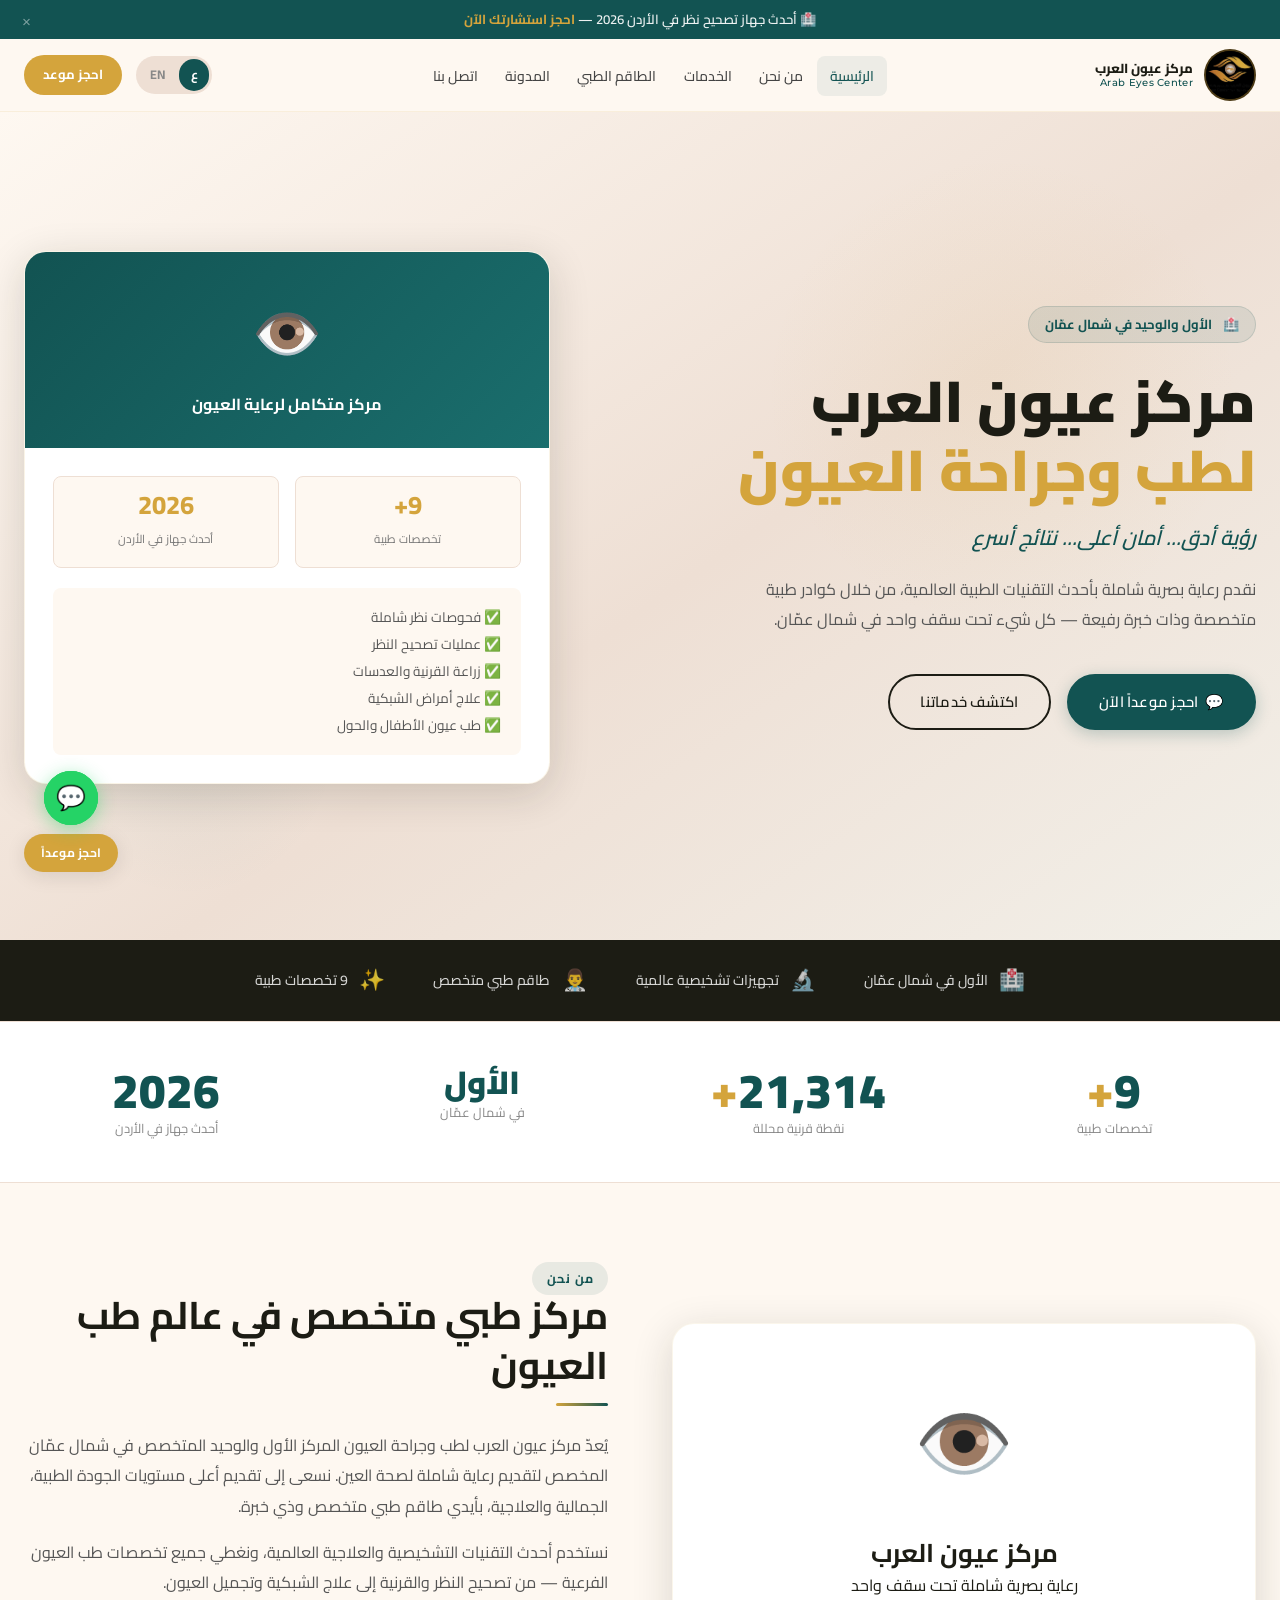
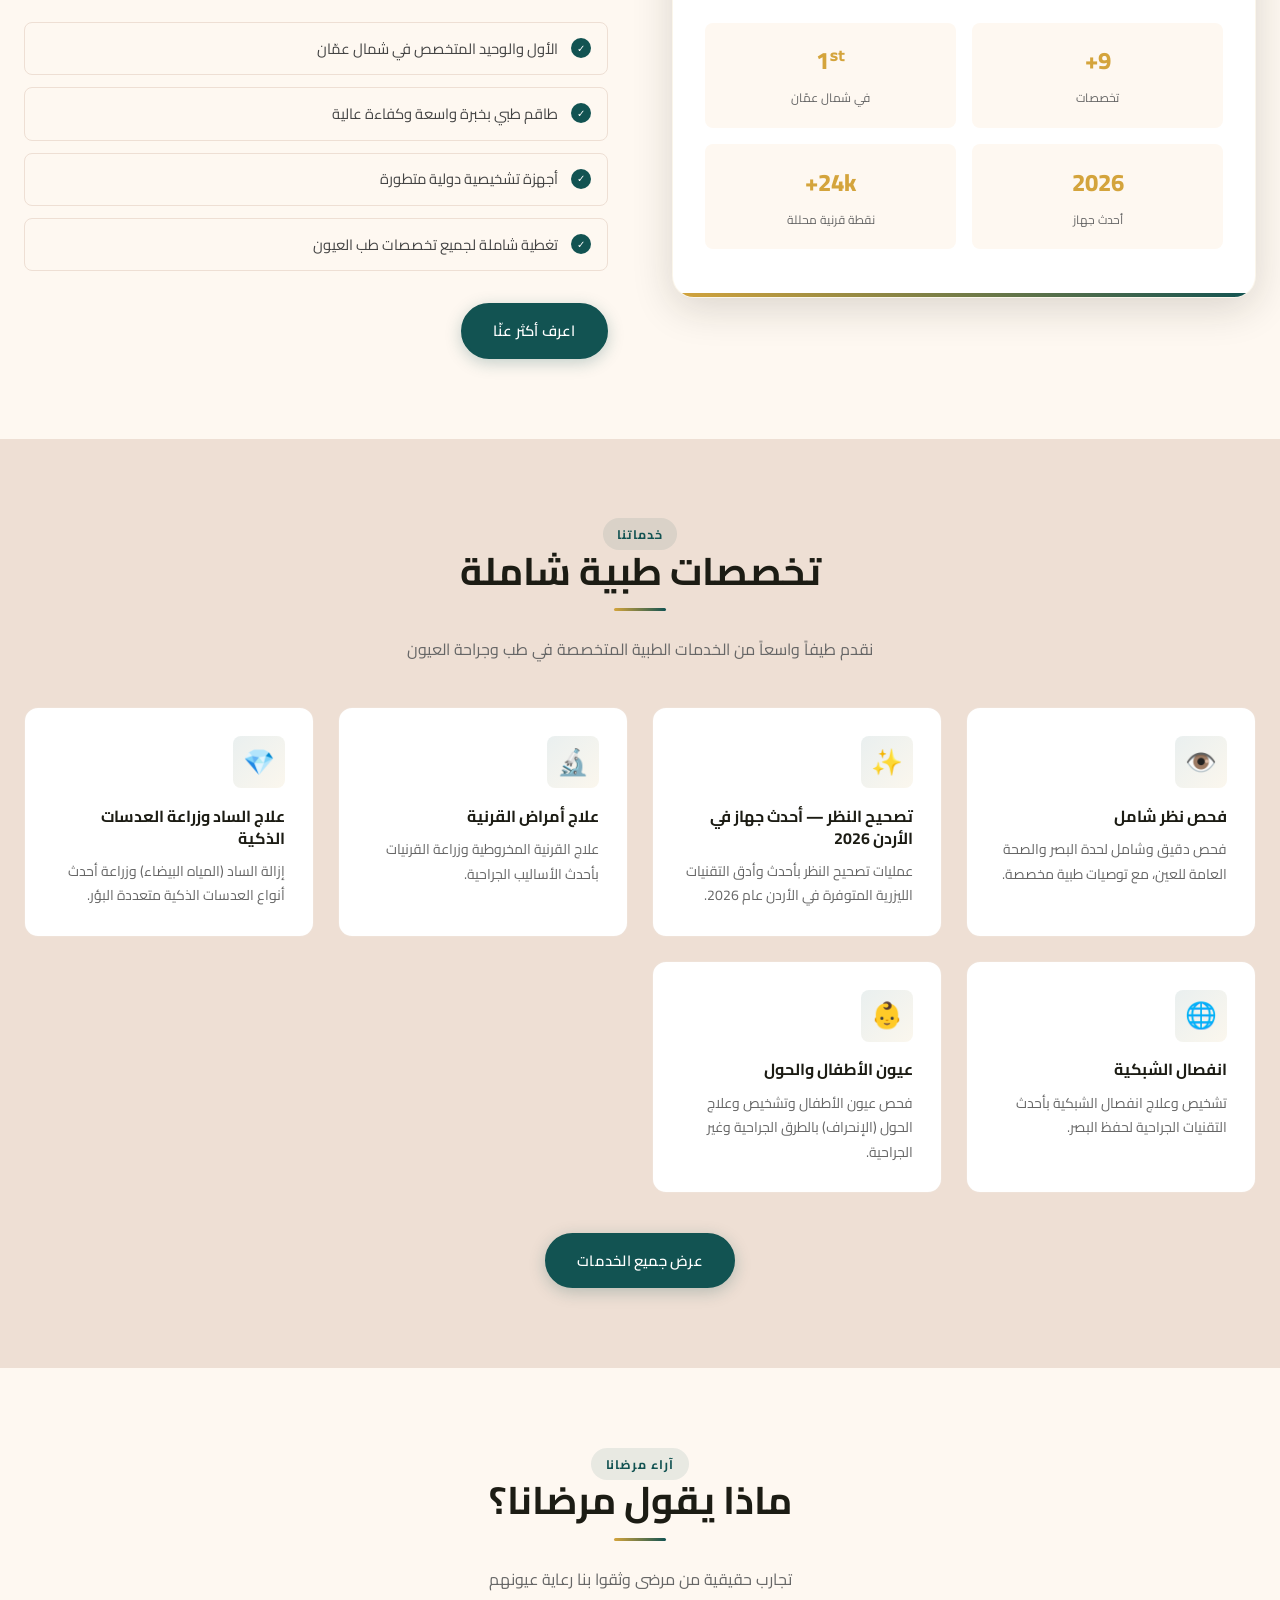
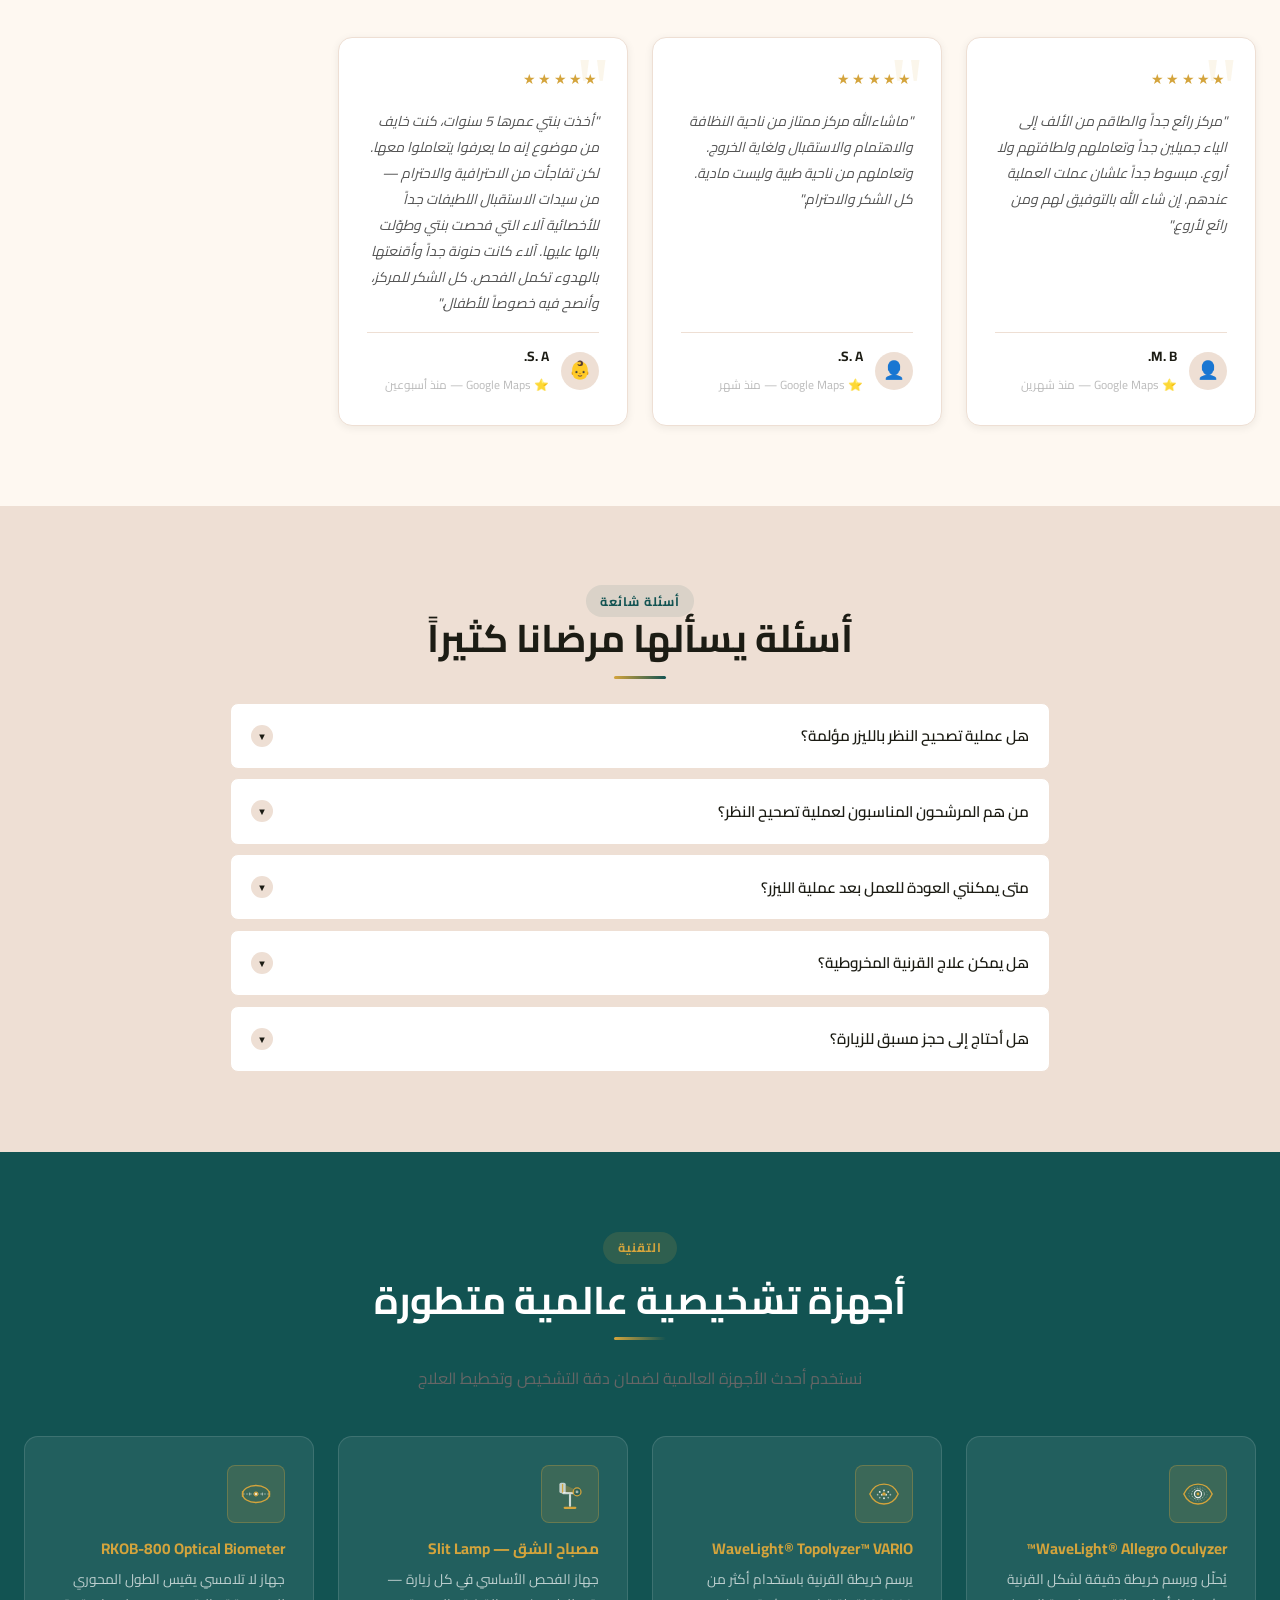
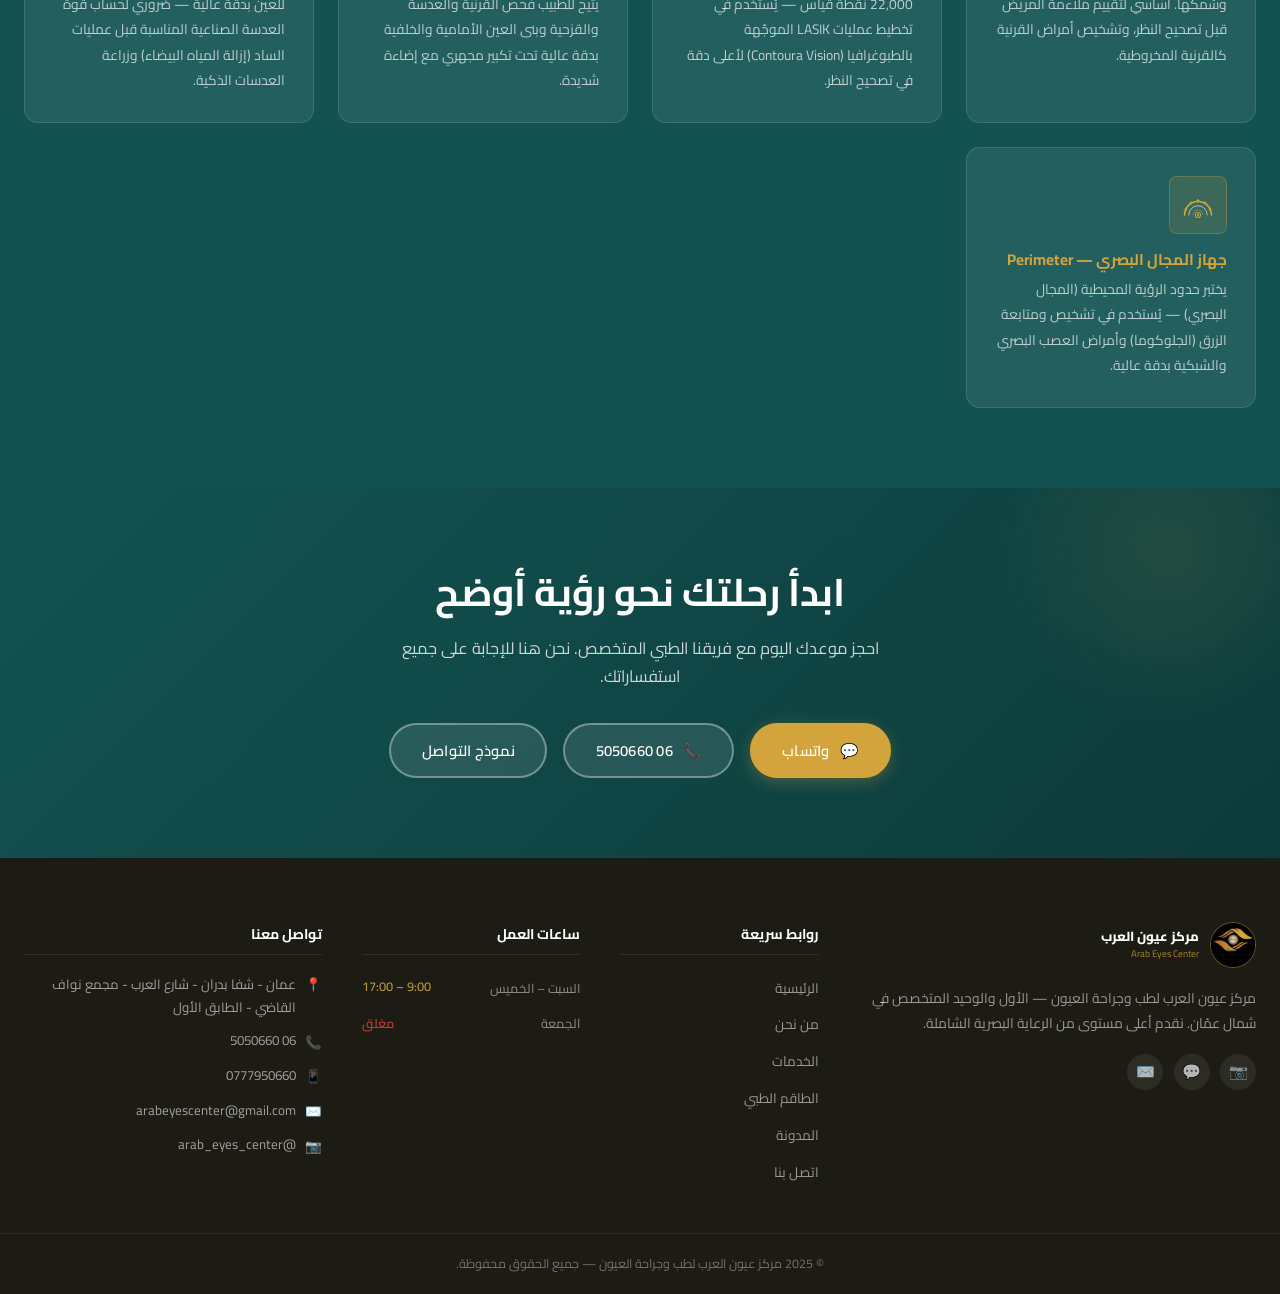
==== commit b42f10f1: "Add 5-device equipment section with SVG icons across all pages Replaced placeholder equipment blocks" ====
--- a/index.html
+++ b/index.html
@@ -564,20 +564,126 @@
       </p>
     </div>
     <div class="equip-cards">
+
+      <!-- 1. Oculyzer -->
       <div class="equip-card">
-        <p class="device-name">WaveLight® Allegro Oculyzer™</p>
-        <p>
-          <span class="lang-ar">جهاز متطور لتحليل وتصوير القرنية بدقة عالية، يُستخدم لتشخيص أمراض القرنية كالقرنية المخروطية وتحديد مدى ملاءمة المريض للعمليات الليزرية.</span>
-          <span class="lang-en">An advanced corneal topography and analysis device offering high-precision imaging, used to diagnose corneal conditions such as keratoconus and assess patient candidacy for laser procedures.</span>
-        </p>
-      </div>
+        <div class="equip-icon">
+          <svg viewBox="0 0 48 48" fill="none" xmlns="http://www.w3.org/2000/svg">
+            <path d="M4 24C8 15 15 10 24 10C33 10 40 15 44 24C40 33 33 38 24 38C15 38 8 33 4 24Z" stroke="#D4A43C" stroke-width="2" fill="none"/>
+            <ellipse cx="24" cy="24" rx="5" ry="5" stroke="rgba(255,255,255,.9)" stroke-width="1.8" fill="none"/>
+            <ellipse cx="24" cy="24" rx="9" ry="7.5" stroke="rgba(255,255,255,.6)" stroke-width="1.2" stroke-dasharray="2.5 1.5" fill="none"/>
+            <ellipse cx="24" cy="24" rx="13" ry="10" stroke="rgba(255,255,255,.3)" stroke-width="1" stroke-dasharray="2 2" fill="none"/>
+            <circle cx="24" cy="24" r="2" fill="#D4A43C"/>
+          </svg>
+        </div>
+        <div>
+          <p class="device-name">WaveLight® Allegro Oculyzer™</p>
+          <p>
+            <span class="lang-ar">يُحلّل ويرسم خريطة دقيقة لشكل القرنية وسُمكها. أساسي لتقييم ملاءمة المريض قبل تصحيح النظر، وتشخيص أمراض القرنية كالقرنية المخروطية.</span>
+            <span class="lang-en">Analyzes and maps corneal shape and thickness with high precision. Essential for evaluating patient candidacy before vision correction and diagnosing conditions such as keratoconus.</span>
+          </p>
+        </div>
+      </div>
+
+      <!-- 2. Topolyzer VARIO -->
       <div class="equip-card">
-        <p class="device-name">WaveLight® Topolyzer™ VARIO</p>
-        <p>
-          <span class="lang-ar">يرسم أكثر من 22,000 نقطة بيانات على سطح القرنية لتخطيط علاج دقيق للغاية، ويُستخدم في عمليات LASIK الموجّهة بالطبوغرافيا (Contoura) لأفضل نتائج تصحيح النظر.</span>
-          <span class="lang-en">Maps over 22,000 corneal data points to enable ultra-precise treatment planning, used for Contoura/topography-guided LASIK procedures for optimal vision correction outcomes.</span>
-        </p>
-      </div>
+        <div class="equip-icon">
+          <svg viewBox="0 0 48 48" fill="none" xmlns="http://www.w3.org/2000/svg">
+            <path d="M4 24C8 15 15 10 24 10C33 10 40 15 44 24C40 33 33 38 24 38C15 38 8 33 4 24Z" stroke="#D4A43C" stroke-width="2" fill="none"/>
+            <circle cx="18" cy="21" r="1.3" fill="rgba(255,255,255,.85)"/>
+            <circle cx="24" cy="19" r="1.3" fill="rgba(255,255,255,.85)"/>
+            <circle cx="30" cy="21" r="1.3" fill="rgba(255,255,255,.85)"/>
+            <circle cx="15" cy="25" r="1.2" fill="rgba(255,255,255,.55)"/>
+            <circle cx="21" cy="25" r="1.3" fill="rgba(255,255,255,.85)"/>
+            <circle cx="27" cy="25" r="1.3" fill="rgba(255,255,255,.85)"/>
+            <circle cx="33" cy="25" r="1.2" fill="rgba(255,255,255,.55)"/>
+            <circle cx="18" cy="29" r="1.2" fill="rgba(255,255,255,.55)"/>
+            <circle cx="24" cy="30" r="1.3" fill="rgba(255,255,255,.85)"/>
+            <circle cx="30" cy="29" r="1.2" fill="rgba(255,255,255,.55)"/>
+            <circle cx="24" cy="24" r="2.5" fill="#D4A43C"/>
+          </svg>
+        </div>
+        <div>
+          <p class="device-name">WaveLight® Topolyzer™ VARIO</p>
+          <p>
+            <span class="lang-ar">يرسم خريطة القرنية باستخدام أكثر من 22,000 نقطة قياس — يُستخدم في تخطيط عمليات LASIK الموجّهة بالطبوغرافيا (Contoura Vision) لأعلى دقة في تصحيح النظر.</span>
+            <span class="lang-en">Maps the cornea using over 22,000 measurement points. Used for planning topography-guided LASIK (Contoura Vision) for the highest precision in vision correction outcomes.</span>
+          </p>
+        </div>
+      </div>
+
+      <!-- 3. Slit Lamp -->
+      <div class="equip-card">
+        <div class="equip-icon">
+          <svg viewBox="0 0 48 48" fill="none" xmlns="http://www.w3.org/2000/svg">
+            <rect x="15" y="42" width="18" height="3" rx="1.5" fill="#D4A43C"/>
+            <rect x="22.5" y="24" width="3" height="18" rx="1.5" fill="rgba(255,255,255,.75)"/>
+            <rect x="13" y="21" width="16" height="3.5" rx="1.75" fill="rgba(255,255,255,.75)"/>
+            <rect x="9" y="8" width="9" height="15" rx="2.5" fill="rgba(255,255,255,.7)"/>
+            <line x1="13.5" y1="10" x2="13.5" y2="22" stroke="#D4A43C" stroke-width="1.8"/>
+            <path d="M18 11.5 L34 19 L34 23 L18 21Z" fill="#D4A43C" opacity=".3"/>
+            <circle cx="34" cy="21" r="5.5" stroke="#D4A43C" stroke-width="1.8" fill="rgba(18,83,82,.45)"/>
+            <circle cx="34" cy="21" r="2" fill="rgba(255,255,255,.55)"/>
+          </svg>
+        </div>
+        <div>
+          <p class="device-name"><span class="lang-ar">مصباح الشق — Slit Lamp</span><span class="lang-en">Slit Lamp — مصباح الشق</span></p>
+          <p>
+            <span class="lang-ar">جهاز الفحص الأساسي في كل زيارة — يتيح للطبيب فحص القرنية والعدسة والقزحية وبنى العين الأمامية والخلفية بدقة عالية تحت تكبير مجهري مع إضاءة شديدة.</span>
+            <span class="lang-en">The core examination device used in every visit — allows the doctor to examine the cornea, lens, iris, and eye structures in fine detail using high-intensity illumination and microscopic magnification.</span>
+          </p>
+        </div>
+      </div>
+
+      <!-- 4. Optical Biometer -->
+      <div class="equip-card">
+        <div class="equip-icon">
+          <svg viewBox="0 0 48 48" fill="none" xmlns="http://www.w3.org/2000/svg">
+            <ellipse cx="24" cy="24" rx="19" ry="12" stroke="#D4A43C" stroke-width="2" fill="none"/>
+            <line x1="5" y1="24" x2="43" y2="24" stroke="rgba(255,255,255,.5)" stroke-width="1.2" stroke-dasharray="3 2"/>
+            <line x1="5" y1="20" x2="5" y2="28" stroke="#D4A43C" stroke-width="2"/>
+            <line x1="43" y1="20" x2="43" y2="28" stroke="#D4A43C" stroke-width="2"/>
+            <line x1="15" y1="22" x2="15" y2="26" stroke="rgba(255,255,255,.65)" stroke-width="1.2"/>
+            <line x1="24" y1="21" x2="24" y2="27" stroke="rgba(255,255,255,.65)" stroke-width="1.2"/>
+            <line x1="33" y1="22" x2="33" y2="26" stroke="rgba(255,255,255,.65)" stroke-width="1.2"/>
+            <circle cx="24" cy="24" r="3.5" fill="#D4A43C" opacity=".85"/>
+            <circle cx="24" cy="24" r="1.5" fill="rgba(255,255,255,.9)"/>
+          </svg>
+        </div>
+        <div>
+          <p class="device-name">RKOB-800 Optical Biometer</p>
+          <p>
+            <span class="lang-ar">جهاز لا تلامسي يقيس الطول المحوري للعين بدقة عالية — ضروري لحساب قوة العدسة الصناعية المناسبة قبل عمليات الساد (إزالة المياه البيضاء) وزراعة العدسات الذكية.</span>
+            <span class="lang-en">A non-contact device that precisely measures the axial length of the eye. Essential for calculating the correct intraocular lens power before cataract surgery and premium lens implantation.</span>
+          </p>
+        </div>
+      </div>
+
+      <!-- 5. Perimeter -->
+      <div class="equip-card">
+        <div class="equip-icon">
+          <svg viewBox="0 0 48 48" fill="none" xmlns="http://www.w3.org/2000/svg">
+            <path d="M5 38 A19 19 0 0 1 43 38" stroke="#D4A43C" stroke-width="2.2" fill="none" stroke-linecap="round"/>
+            <path d="M11 38 A13 13 0 0 1 37 38" stroke="rgba(255,255,255,.6)" stroke-width="1.4" fill="none" stroke-linecap="round"/>
+            <path d="M17 38 A7 7 0 0 1 31 38" stroke="rgba(255,255,255,.35)" stroke-width="1" fill="none" stroke-linecap="round"/>
+            <circle cx="7" cy="30" r="2" fill="#D4A43C" opacity=".65"/>
+            <circle cx="14" cy="21" r="2" fill="#D4A43C" opacity=".75"/>
+            <circle cx="24" cy="18" r="2" fill="#D4A43C" opacity=".9"/>
+            <circle cx="34" cy="21" r="2" fill="#D4A43C" opacity=".75"/>
+            <circle cx="41" cy="30" r="2" fill="#D4A43C" opacity=".65"/>
+            <circle cx="24" cy="38" r="3.5" fill="rgba(18,83,82,.6)" stroke="#D4A43C" stroke-width="1.5"/>
+            <circle cx="24" cy="38" r="1.5" fill="#D4A43C"/>
+          </svg>
+        </div>
+        <div>
+          <p class="device-name"><span class="lang-ar">جهاز المجال البصري — Perimeter</span><span class="lang-en">Perimeter — Visual Field Analyzer</span></p>
+          <p>
+            <span class="lang-ar">يختبر حدود الرؤية المحيطية (المجال البصري) — يُستخدم في تشخيص ومتابعة الزرق (الجلوكوما) وأمراض العصب البصري والشبكية بدقة عالية.</span>
+            <span class="lang-en">Tests the boundaries of peripheral vision (visual field). Used to diagnose and monitor glaucoma, optic nerve conditions, and retinal diseases with high accuracy.</span>
+          </p>
+        </div>
+      </div>
+
     </div>
   </div>
 </section>
--- a/css/styles.css
+++ b/css/styles.css
@@ -612,23 +612,42 @@
    ================================================ */
 .equip-cards {
   display: grid;
-  grid-template-columns: repeat(auto-fit, minmax(300px, 1fr));
-  gap: 2rem;
+  grid-template-columns: repeat(auto-fill, minmax(260px, 1fr));
+  gap: 1.5rem;
   margin-top: 2rem;
 }
 .equip-card {
   background: rgba(255,255,255,.07);
-  border: 1px solid rgba(255,255,255,.14);
+  border: 1px solid rgba(255,255,255,.12);
   border-radius: var(--radius-md);
-  padding: 2rem;
-}
+  padding: 1.75rem;
+  display: flex;
+  flex-direction: column;
+  gap: 1rem;
+  transition: var(--transition);
+}
+.equip-card:hover {
+  background: rgba(255,255,255,.12);
+  border-color: rgba(212,164,60,.4);
+  transform: translateY(-4px);
+}
+.equip-icon {
+  width: 58px; height: 58px;
+  background: rgba(212,164,60,.14);
+  border: 1px solid rgba(212,164,60,.3);
+  border-radius: var(--radius-sm);
+  display: flex; align-items: center; justify-content: center;
+  flex-shrink: 0;
+}
+.equip-icon svg { width: 34px; height: 34px; }
 .equip-card .device-name {
-  font-size: 1rem;
+  font-size: .96rem;
   font-weight: 700;
   color: var(--gold);
-  margin-bottom: .65rem;
-}
-.equip-card p { font-size: .88rem; color: rgba(255,255,255,.72); line-height: 1.8; }
+  margin-bottom: .45rem;
+  line-height: 1.3;
+}
+.equip-card p { font-size: .86rem; color: rgba(255,255,255,.7); line-height: 1.85; }
 
 /* ================================================
    CTA BANNER
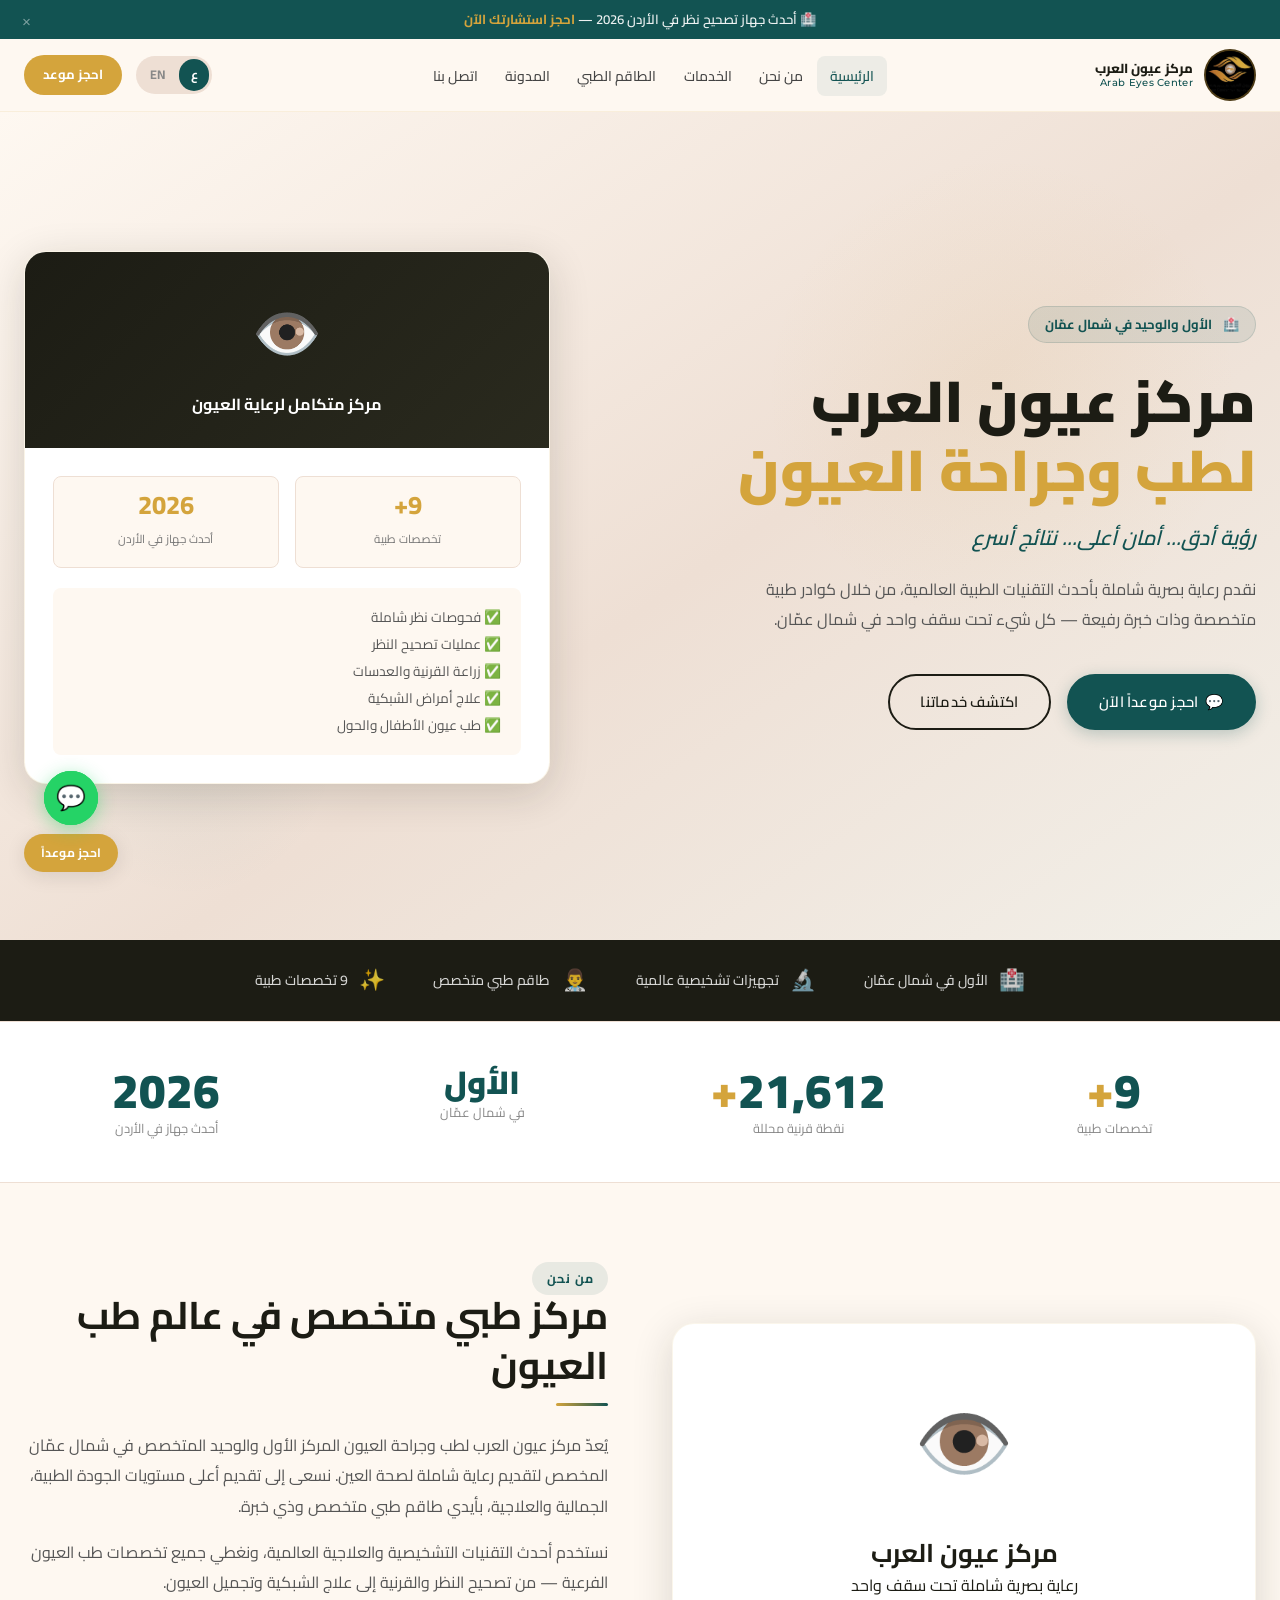
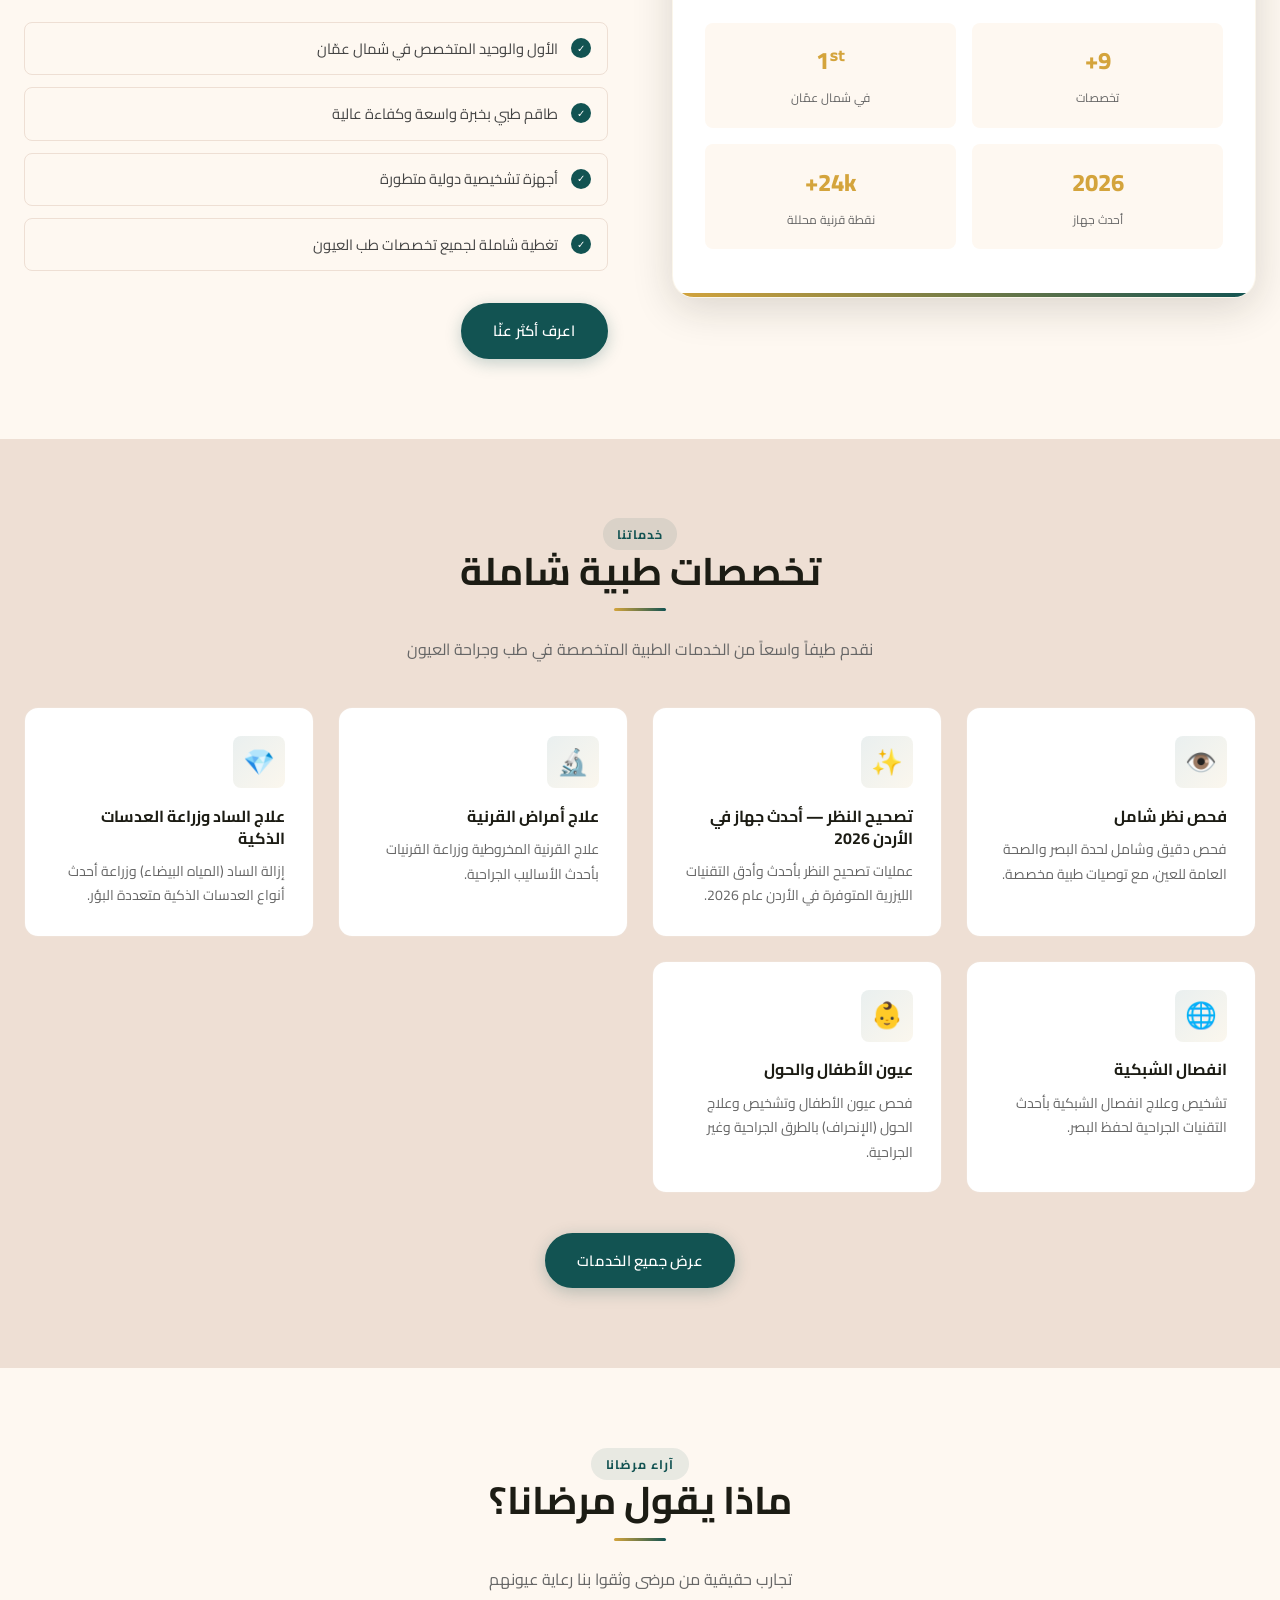
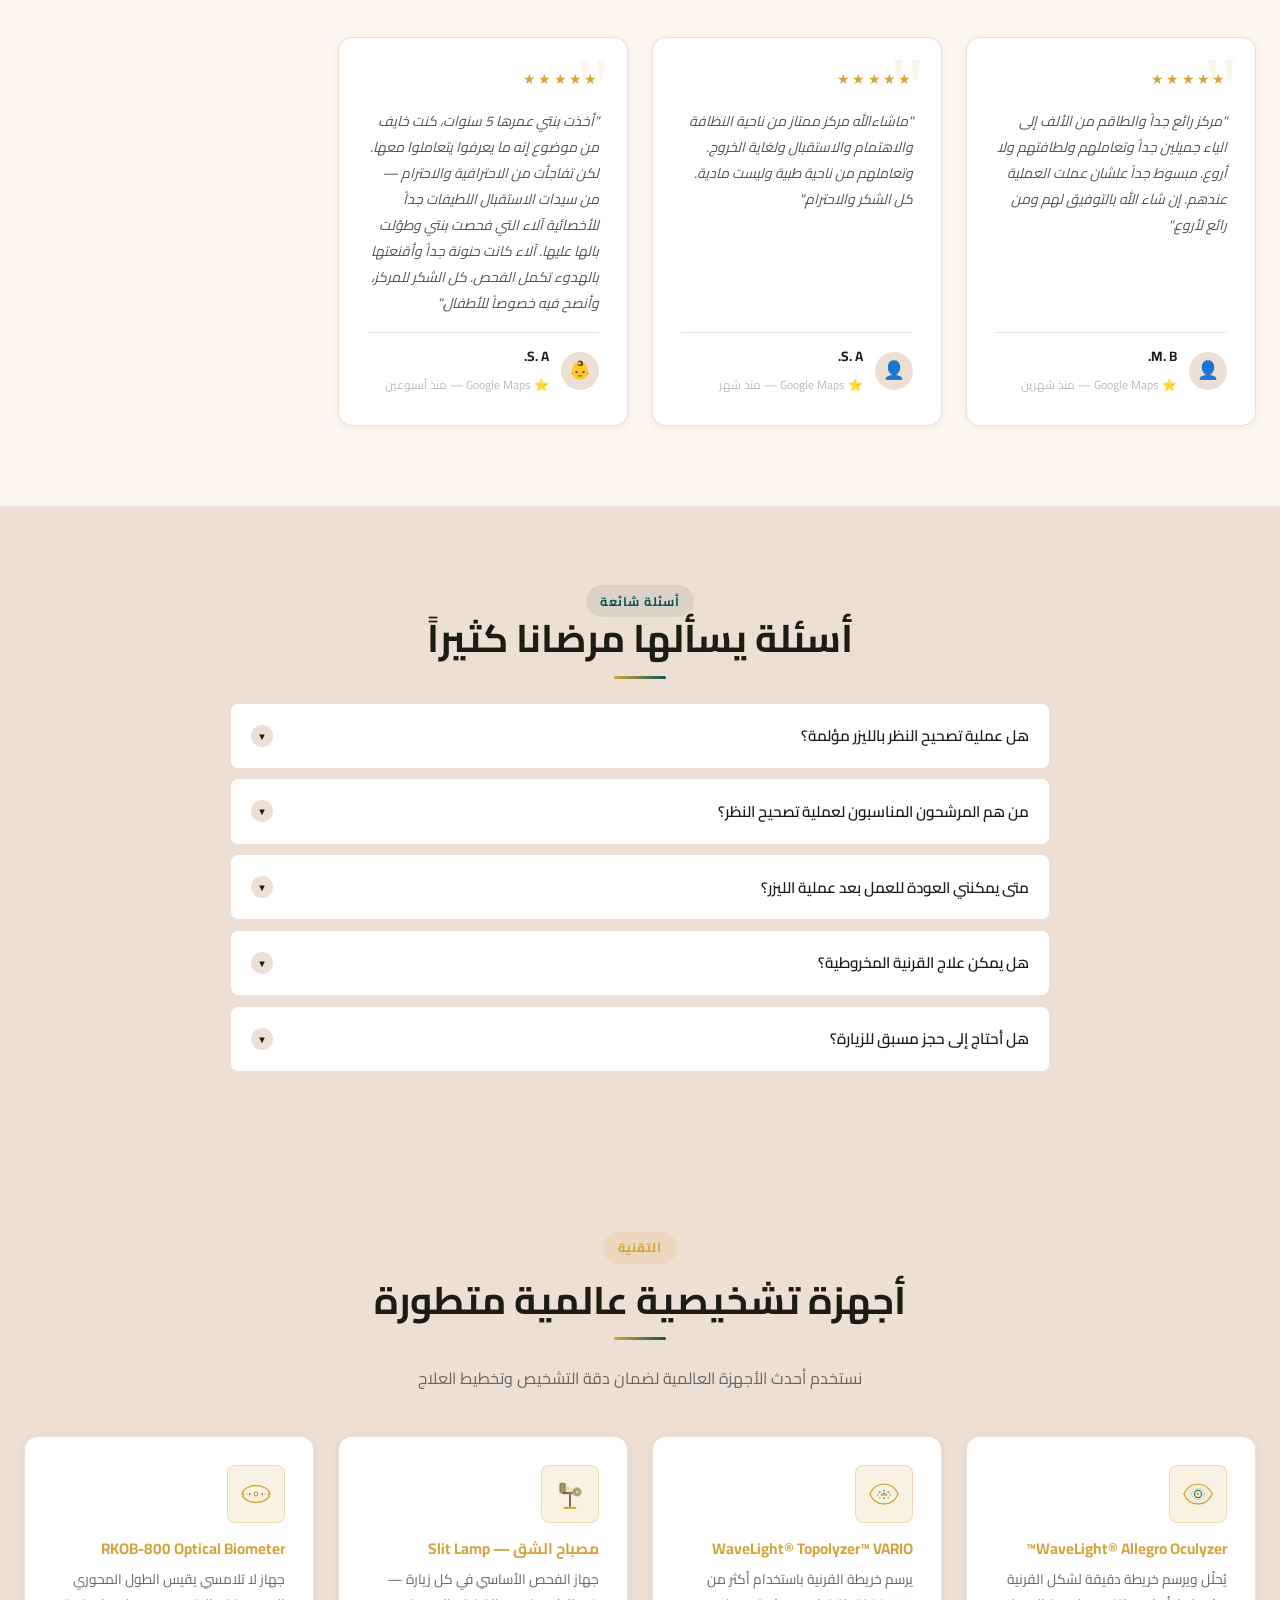
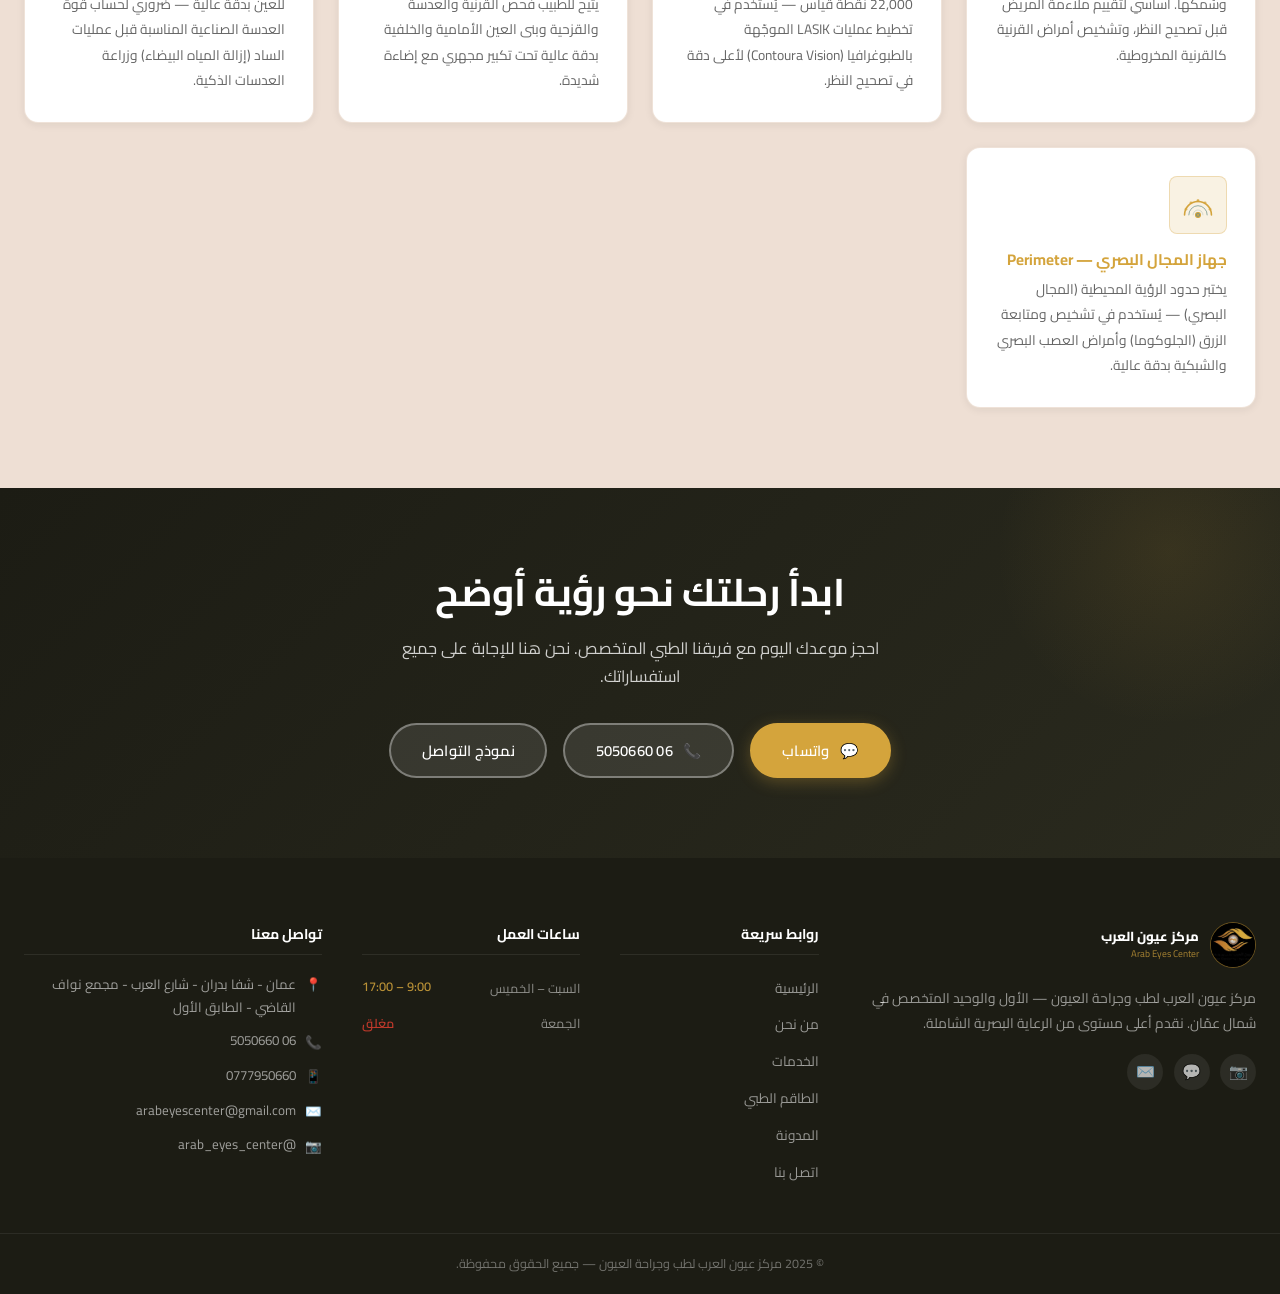
==== commit 631bb0e6: "Color audit: remove large teal blocks, fix equipment section to light bg - Equipment sections (index" ====
--- a/index.html
+++ b/index.html
@@ -547,13 +547,13 @@
 </section>
 
 <!-- ══════════════ EQUIPMENT HIGHLIGHT ══════════════ -->
-<section class="section section-teal" aria-labelledby="equip-heading">
+<section class="section section-alt" aria-labelledby="equip-heading">
   <div class="container">
     <div class="text-center">
       <span class="section-tag" style="background:rgba(212,164,60,.15);color:var(--gold);">
         <span class="lang-ar">التقنية</span><span class="lang-en">Technology</span>
       </span>
-      <h2 class="section-title" id="equip-heading" style="color:var(--white);">
+      <h2 class="section-title" id="equip-heading">
         <span class="lang-ar">أجهزة تشخيصية عالمية متطورة</span>
         <span class="lang-en">Advanced International Diagnostic Equipment</span>
       </h2>
@@ -570,9 +570,9 @@
         <div class="equip-icon">
           <svg viewBox="0 0 48 48" fill="none" xmlns="http://www.w3.org/2000/svg">
             <path d="M4 24C8 15 15 10 24 10C33 10 40 15 44 24C40 33 33 38 24 38C15 38 8 33 4 24Z" stroke="#D4A43C" stroke-width="2" fill="none"/>
-            <ellipse cx="24" cy="24" rx="5" ry="5" stroke="rgba(255,255,255,.9)" stroke-width="1.8" fill="none"/>
-            <ellipse cx="24" cy="24" rx="9" ry="7.5" stroke="rgba(255,255,255,.6)" stroke-width="1.2" stroke-dasharray="2.5 1.5" fill="none"/>
-            <ellipse cx="24" cy="24" rx="13" ry="10" stroke="rgba(255,255,255,.3)" stroke-width="1" stroke-dasharray="2 2" fill="none"/>
+            <ellipse cx="24" cy="24" rx="5" ry="5" stroke="rgba(18,83,82,.8)" stroke-width="1.8" fill="none"/>
+            <ellipse cx="24" cy="24" rx="9" ry="7.5" stroke="rgba(18,83,82,.45)" stroke-width="1.2" stroke-dasharray="2.5 1.5" fill="none"/>
+            <ellipse cx="24" cy="24" rx="13" ry="10" stroke="rgba(18,83,82,.2)" stroke-width="1" stroke-dasharray="2 2" fill="none"/>
             <circle cx="24" cy="24" r="2" fill="#D4A43C"/>
           </svg>
         </div>
@@ -590,16 +590,16 @@
         <div class="equip-icon">
           <svg viewBox="0 0 48 48" fill="none" xmlns="http://www.w3.org/2000/svg">
             <path d="M4 24C8 15 15 10 24 10C33 10 40 15 44 24C40 33 33 38 24 38C15 38 8 33 4 24Z" stroke="#D4A43C" stroke-width="2" fill="none"/>
-            <circle cx="18" cy="21" r="1.3" fill="rgba(255,255,255,.85)"/>
-            <circle cx="24" cy="19" r="1.3" fill="rgba(255,255,255,.85)"/>
-            <circle cx="30" cy="21" r="1.3" fill="rgba(255,255,255,.85)"/>
-            <circle cx="15" cy="25" r="1.2" fill="rgba(255,255,255,.55)"/>
-            <circle cx="21" cy="25" r="1.3" fill="rgba(255,255,255,.85)"/>
-            <circle cx="27" cy="25" r="1.3" fill="rgba(255,255,255,.85)"/>
-            <circle cx="33" cy="25" r="1.2" fill="rgba(255,255,255,.55)"/>
-            <circle cx="18" cy="29" r="1.2" fill="rgba(255,255,255,.55)"/>
-            <circle cx="24" cy="30" r="1.3" fill="rgba(255,255,255,.85)"/>
-            <circle cx="30" cy="29" r="1.2" fill="rgba(255,255,255,.55)"/>
+            <circle cx="18" cy="21" r="1.3" fill="rgba(18,83,82,.65)"/>
+            <circle cx="24" cy="19" r="1.3" fill="rgba(18,83,82,.65)"/>
+            <circle cx="30" cy="21" r="1.3" fill="rgba(18,83,82,.65)"/>
+            <circle cx="15" cy="25" r="1.2" fill="rgba(18,83,82,.4)"/>
+            <circle cx="21" cy="25" r="1.3" fill="rgba(18,83,82,.65)"/>
+            <circle cx="27" cy="25" r="1.3" fill="rgba(18,83,82,.65)"/>
+            <circle cx="33" cy="25" r="1.2" fill="rgba(18,83,82,.4)"/>
+            <circle cx="18" cy="29" r="1.2" fill="rgba(18,83,82,.4)"/>
+            <circle cx="24" cy="30" r="1.3" fill="rgba(18,83,82,.65)"/>
+            <circle cx="30" cy="29" r="1.2" fill="rgba(18,83,82,.4)"/>
             <circle cx="24" cy="24" r="2.5" fill="#D4A43C"/>
           </svg>
         </div>
@@ -617,9 +617,9 @@
         <div class="equip-icon">
           <svg viewBox="0 0 48 48" fill="none" xmlns="http://www.w3.org/2000/svg">
             <rect x="15" y="42" width="18" height="3" rx="1.5" fill="#D4A43C"/>
-            <rect x="22.5" y="24" width="3" height="18" rx="1.5" fill="rgba(255,255,255,.75)"/>
-            <rect x="13" y="21" width="16" height="3.5" rx="1.75" fill="rgba(255,255,255,.75)"/>
-            <rect x="9" y="8" width="9" height="15" rx="2.5" fill="rgba(255,255,255,.7)"/>
+            <rect x="22.5" y="24" width="3" height="18" rx="1.5" fill="rgba(28,28,20,.6)"/>
+            <rect x="13" y="21" width="16" height="3.5" rx="1.75" fill="rgba(28,28,20,.6)"/>
+            <rect x="9" y="8" width="9" height="15" rx="2.5" fill="rgba(28,28,20,.5)"/>
             <line x1="13.5" y1="10" x2="13.5" y2="22" stroke="#D4A43C" stroke-width="1.8"/>
             <path d="M18 11.5 L34 19 L34 23 L18 21Z" fill="#D4A43C" opacity=".3"/>
             <circle cx="34" cy="21" r="5.5" stroke="#D4A43C" stroke-width="1.8" fill="rgba(18,83,82,.45)"/>
@@ -640,12 +640,12 @@
         <div class="equip-icon">
           <svg viewBox="0 0 48 48" fill="none" xmlns="http://www.w3.org/2000/svg">
             <ellipse cx="24" cy="24" rx="19" ry="12" stroke="#D4A43C" stroke-width="2" fill="none"/>
-            <line x1="5" y1="24" x2="43" y2="24" stroke="rgba(255,255,255,.5)" stroke-width="1.2" stroke-dasharray="3 2"/>
+            <line x1="5" y1="24" x2="43" y2="24" stroke="rgba(28,28,20,.28)" stroke-width="1.2" stroke-dasharray="3 2"/>
             <line x1="5" y1="20" x2="5" y2="28" stroke="#D4A43C" stroke-width="2"/>
             <line x1="43" y1="20" x2="43" y2="28" stroke="#D4A43C" stroke-width="2"/>
-            <line x1="15" y1="22" x2="15" y2="26" stroke="rgba(255,255,255,.65)" stroke-width="1.2"/>
-            <line x1="24" y1="21" x2="24" y2="27" stroke="rgba(255,255,255,.65)" stroke-width="1.2"/>
-            <line x1="33" y1="22" x2="33" y2="26" stroke="rgba(255,255,255,.65)" stroke-width="1.2"/>
+            <line x1="15" y1="22" x2="15" y2="26" stroke="rgba(28,28,20,.5)" stroke-width="1.2"/>
+            <line x1="24" y1="21" x2="24" y2="27" stroke="rgba(28,28,20,.5)" stroke-width="1.2"/>
+            <line x1="33" y1="22" x2="33" y2="26" stroke="rgba(28,28,20,.5)" stroke-width="1.2"/>
             <circle cx="24" cy="24" r="3.5" fill="#D4A43C" opacity=".85"/>
             <circle cx="24" cy="24" r="1.5" fill="rgba(255,255,255,.9)"/>
           </svg>
@@ -664,8 +664,8 @@
         <div class="equip-icon">
           <svg viewBox="0 0 48 48" fill="none" xmlns="http://www.w3.org/2000/svg">
             <path d="M5 38 A19 19 0 0 1 43 38" stroke="#D4A43C" stroke-width="2.2" fill="none" stroke-linecap="round"/>
-            <path d="M11 38 A13 13 0 0 1 37 38" stroke="rgba(255,255,255,.6)" stroke-width="1.4" fill="none" stroke-linecap="round"/>
-            <path d="M17 38 A7 7 0 0 1 31 38" stroke="rgba(255,255,255,.35)" stroke-width="1" fill="none" stroke-linecap="round"/>
+            <path d="M11 38 A13 13 0 0 1 37 38" stroke="rgba(18,83,82,.45)" stroke-width="1.4" fill="none" stroke-linecap="round"/>
+            <path d="M17 38 A7 7 0 0 1 31 38" stroke="rgba(18,83,82,.22)" stroke-width="1" fill="none" stroke-linecap="round"/>
             <circle cx="7" cy="30" r="2" fill="#D4A43C" opacity=".65"/>
             <circle cx="14" cy="21" r="2" fill="#D4A43C" opacity=".75"/>
             <circle cx="24" cy="18" r="2" fill="#D4A43C" opacity=".9"/>
--- a/css/styles.css
+++ b/css/styles.css
@@ -440,7 +440,7 @@
   border: 1px solid rgba(212,164,60,.12);
 }
 .hero-card-header {
-  background: linear-gradient(135deg, var(--teal), var(--teal-light));
+  background: linear-gradient(135deg, var(--charcoal), #2a2a1e);
   padding: 2rem 1.75rem;
   text-align: center;
   color: var(--white);
@@ -617,19 +617,21 @@
   margin-top: 2rem;
 }
 .equip-card {
-  background: rgba(255,255,255,.07);
-  border: 1px solid rgba(255,255,255,.12);
+  background: var(--white);
+  border: 1px solid rgba(238,223,212,.9);
   border-radius: var(--radius-md);
   padding: 1.75rem;
   display: flex;
   flex-direction: column;
   gap: 1rem;
   transition: var(--transition);
+  box-shadow: var(--shadow-sm);
 }
 .equip-card:hover {
-  background: rgba(255,255,255,.12);
+  background: var(--ivory);
   border-color: rgba(212,164,60,.4);
   transform: translateY(-4px);
+  box-shadow: var(--shadow-md);
 }
 .equip-icon {
   width: 58px; height: 58px;
@@ -647,13 +649,13 @@
   margin-bottom: .45rem;
   line-height: 1.3;
 }
-.equip-card p { font-size: .86rem; color: rgba(255,255,255,.7); line-height: 1.85; }
+.equip-card p { font-size: .86rem; color: #666; line-height: 1.85; }
 
 /* ================================================
    CTA BANNER
    ================================================ */
 .cta-banner {
-  background: linear-gradient(135deg, var(--teal) 0%, #0d3b3a 100%);
+  background: linear-gradient(135deg, var(--charcoal) 0%, #2a2a1e 100%);
   padding: 5rem 1.5rem;
   text-align: center;
   position: relative;
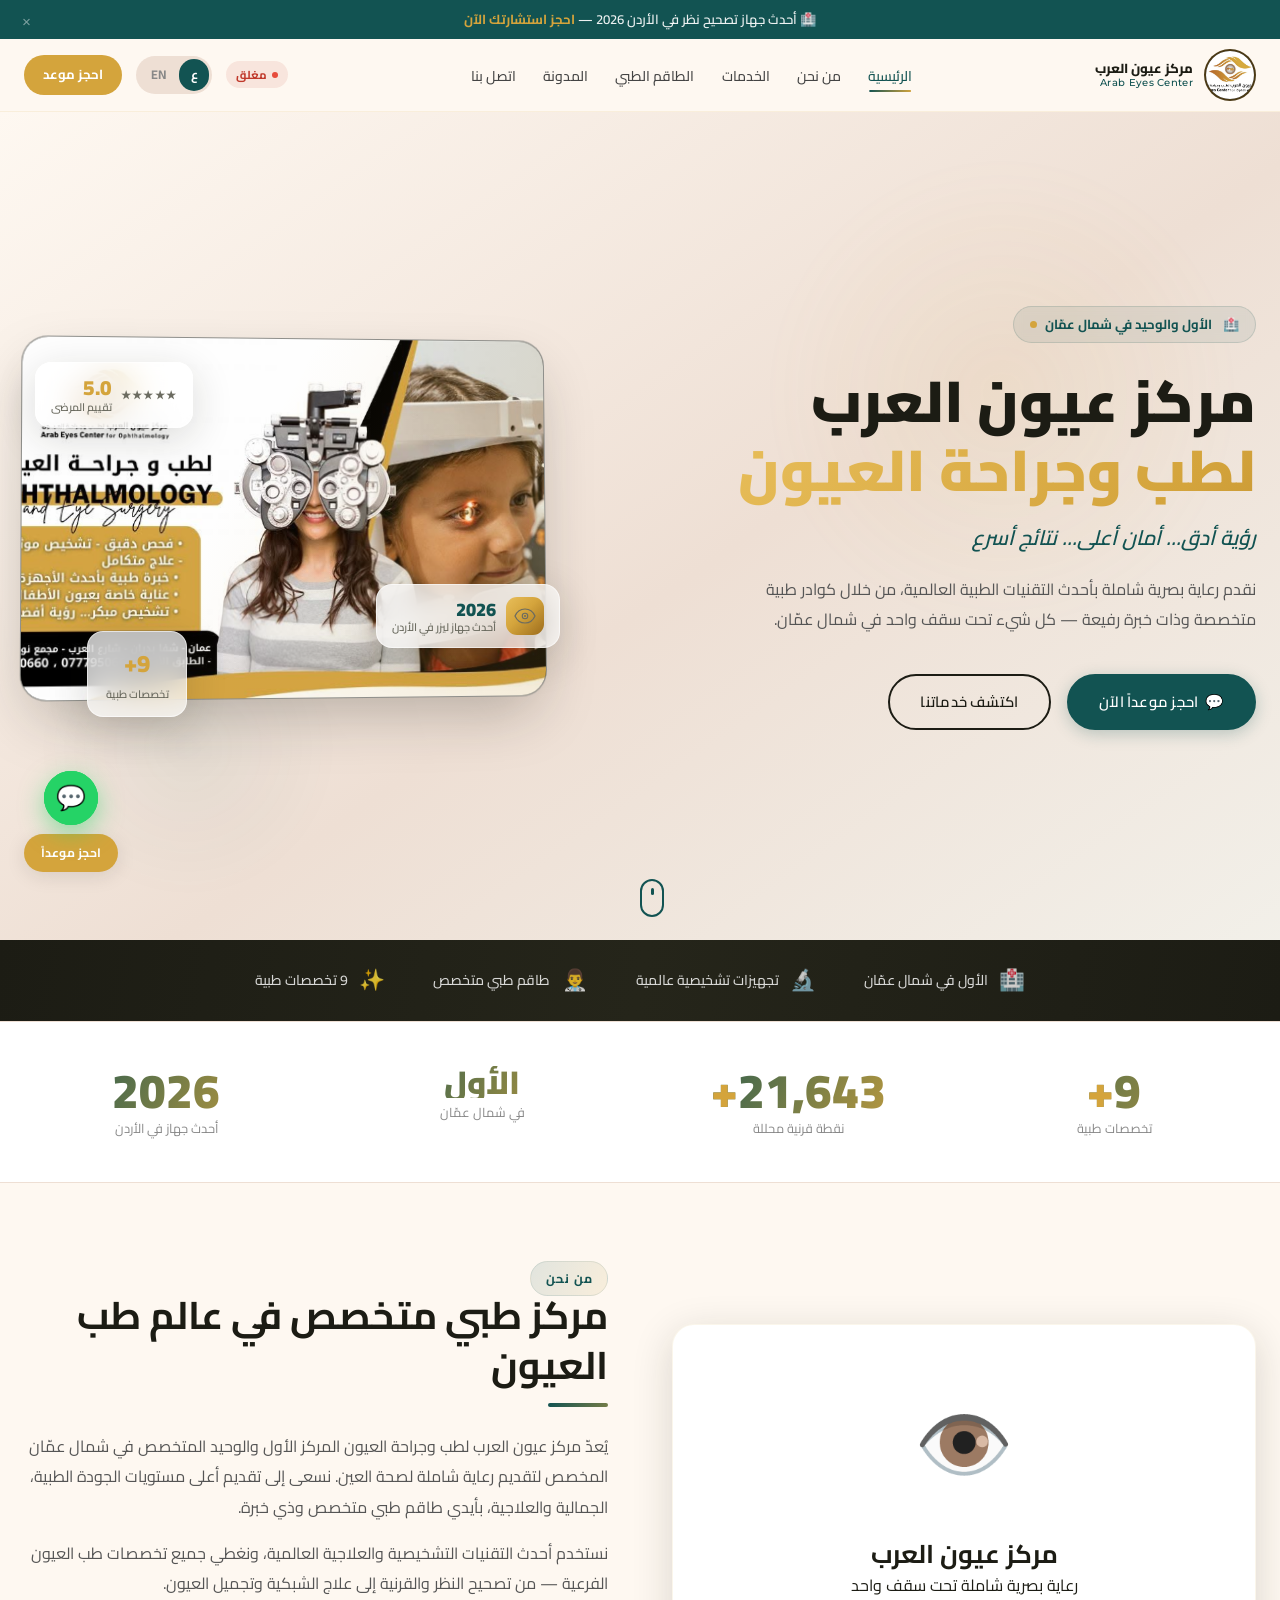
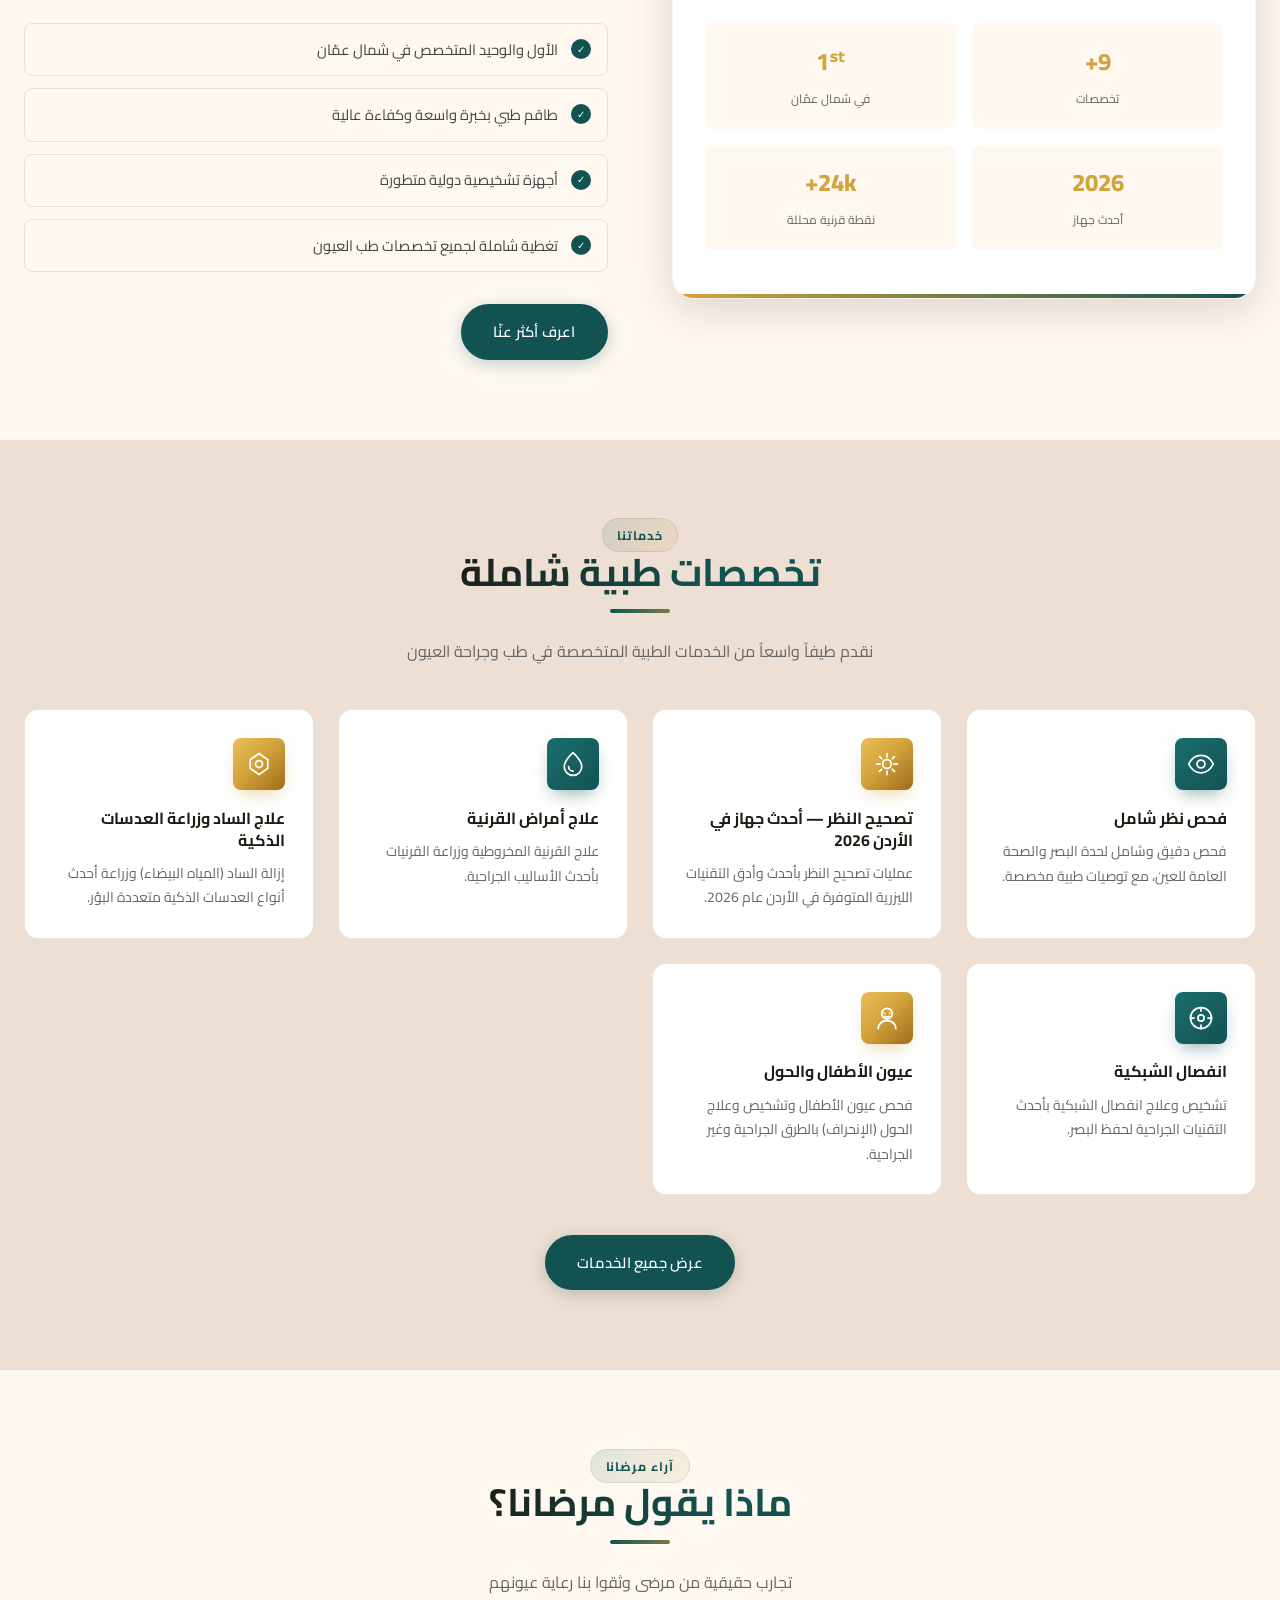
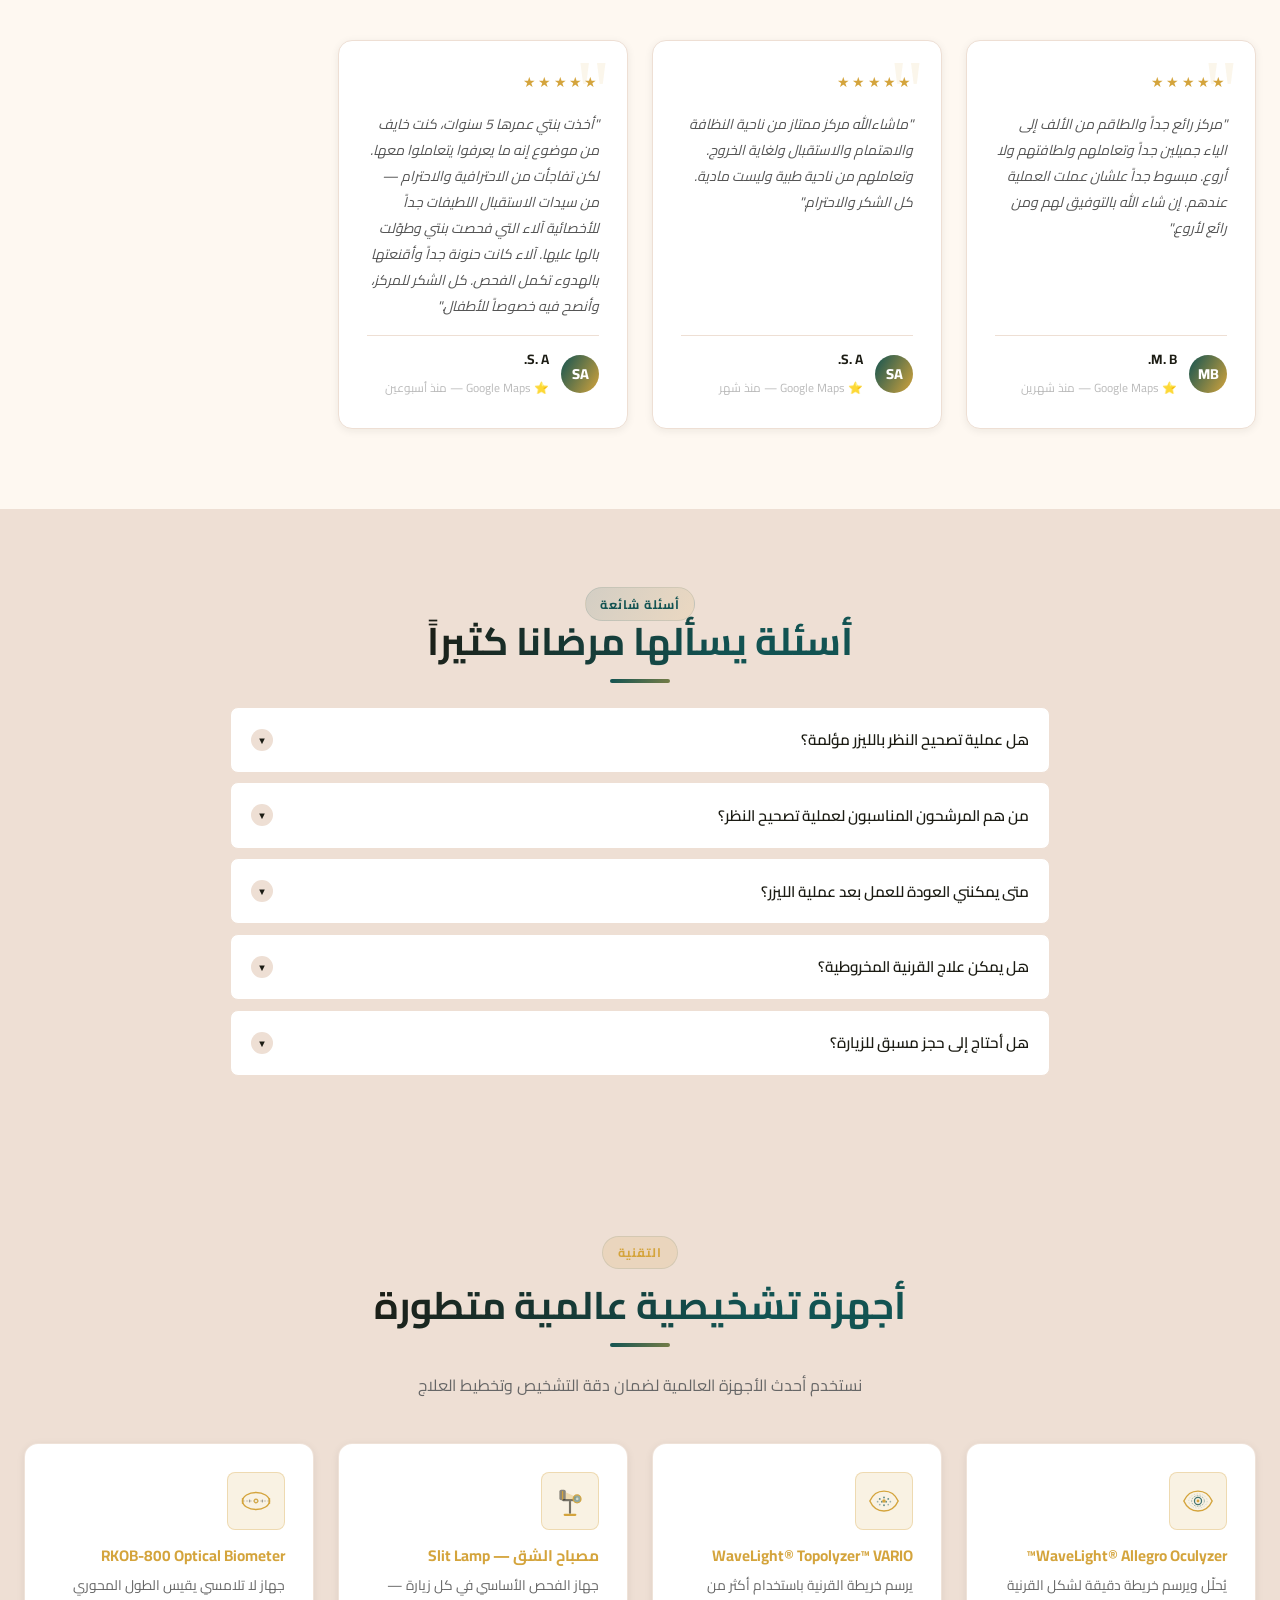
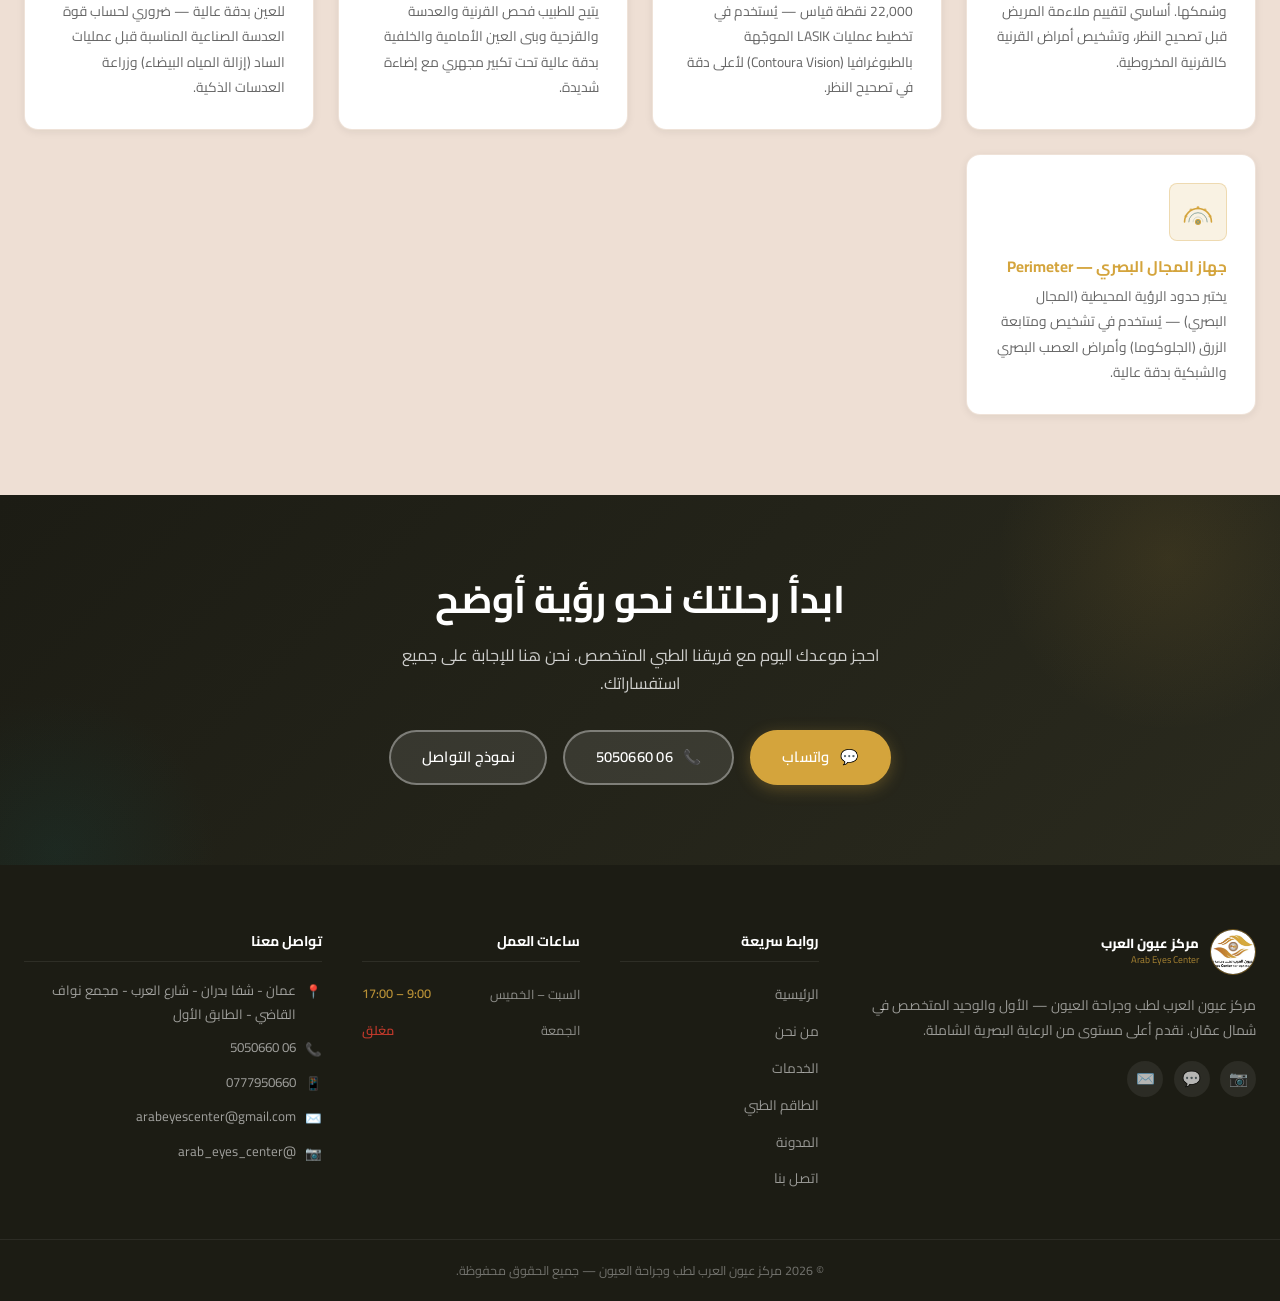
==== commit 964997ba: "Premium UX/UI redesign: animated hero, glass badges, SVG icons & motion polish - Rebuild homepage he" ====
--- a/index.html
+++ b/index.html
@@ -1,4 +1,4 @@
-<!DOCTYPE html>
+﻿<!DOCTYPE html>
 <html lang="ar" dir="rtl">
 <head>
   <meta charset="UTF-8" />
@@ -128,49 +128,56 @@
       </div>
     </div>
 
-    <!-- Desktop visual card -->
-    <div class="hero-card" aria-hidden="true">
-      <div class="hero-card-header">
-        <span class="big-icon">👁️</span>
-        <div class="lang-ar"><h3>مركز متكامل لرعاية العيون</h3></div>
-        <div class="lang-en"><h3>Complete Eye Care Center</h3></div>
-      </div>
-      <div class="hero-card-body">
-        <div class="stat-row">
-          <div class="stat-box">
-            <span class="stat-num">9+</span>
-            <div class="lang-ar"><span class="stat-lbl">تخصصات طبية</span></div>
-            <div class="lang-en"><span class="stat-lbl">Specialties</span></div>
-          </div>
-          <div class="stat-box">
-            <span class="stat-num">2026</span>
-            <div class="lang-ar"><span class="stat-lbl">أحدث جهاز في الأردن</span></div>
-            <div class="lang-en"><span class="stat-lbl">Latest device in Jordan</span></div>
-          </div>
-        </div>
-        <div class="hero-list">
-          <div class="lang-ar">
-            ✅ فحوصات نظر شاملة<br>
-            ✅ عمليات تصحيح النظر<br>
-            ✅ زراعة القرنية والعدسات<br>
-            ✅ علاج أمراض الشبكية<br>
-            ✅ طب عيون الأطفال والحول
-          </div>
-          <div class="lang-en">
-            ✅ Comprehensive eye exams<br>
-            ✅ Vision correction surgery<br>
-            ✅ Cornea &amp; lens implants<br>
-            ✅ Retinal disease treatment<br>
-            ✅ Pediatric &amp; strabismus care
-          </div>
-        </div>
-      </div>
-    </div>
-  </div>
+    <!-- Desktop visual — premium photo card -->
+    <div class="hero-visual" aria-hidden="true">
+      <div class="hero-photo">
+        <img src="images/center.jpg" alt="" loading="eager" fetchpriority="high" />
+        <span class="hero-photo-glow"></span>
+      </div>
+
+      <!-- Floating glass badge: rating -->
+      <div class="hero-float hero-float-rating">
+        <span class="hf-stars">★★★★★</span>
+        <div class="hf-text">
+          <strong>5.0</strong>
+          <span class="lang-ar">تقييم المرضى</span>
+          <span class="lang-en">Patient rating</span>
+        </div>
+      </div>
+
+      <!-- Floating glass badge: device -->
+      <div class="hero-float hero-float-device">
+        <span class="hf-icon">
+          <svg viewBox="0 0 48 48" fill="none" xmlns="http://www.w3.org/2000/svg">
+            <path d="M4 24C8 15 15 10 24 10C33 10 40 15 44 24C40 33 33 38 24 38C15 38 8 33 4 24Z" stroke="currentColor" stroke-width="2.4" fill="none"/>
+            <circle cx="24" cy="24" r="5.5" stroke="currentColor" stroke-width="2.2" fill="none"/>
+            <circle cx="24" cy="24" r="2" fill="currentColor"/>
+          </svg>
+        </span>
+        <div class="hf-text">
+          <strong>2026</strong>
+          <span class="lang-ar">أحدث جهاز ليزر في الأردن</span>
+          <span class="lang-en">Newest laser in Jordan</span>
+        </div>
+      </div>
+
+      <!-- Floating glass badge: specialties -->
+      <div class="hero-float hero-float-spec">
+        <strong>9+</strong>
+        <span class="lang-ar">تخصصات طبية</span>
+        <span class="lang-en">Specialties</span>
+      </div>
+    </div>
+  </div>
+
+  <!-- Scroll cue -->
+  <a href="#trust-strip" class="hero-scroll-cue" aria-label="Scroll down">
+    <span class="hsc-mouse"><span class="hsc-wheel"></span></span>
+  </a>
 </section>
 
 <!-- ══════════════ TRUST STRIP ══════════════ -->
-<div class="trust-strip" aria-label="Key highlights">
+<div class="trust-strip" id="trust-strip" aria-label="Key highlights">
   <div class="trust-inner">
     <div class="trust-item">
       <span class="ti">🏥</span>
@@ -339,37 +346,69 @@
     <div class="services-grid">
 
       <div class="service-card">
-        <div class="service-icon">👁️</div>
+        <div class="service-icon">
+          <svg viewBox="0 0 32 32" fill="none" stroke="currentColor" stroke-width="2" stroke-linecap="round" stroke-linejoin="round" xmlns="http://www.w3.org/2000/svg">
+            <path d="M2 16C5 9.5 10 6 16 6C22 6 27 9.5 30 16C27 22.5 22 26 16 26C10 26 5 22.5 2 16Z"/>
+            <circle cx="16" cy="16" r="4.5"/>
+          </svg>
+        </div>
         <h3><span class="lang-ar">فحص نظر شامل</span><span class="lang-en">Comprehensive Eye Examination</span></h3>
         <p><span class="lang-ar">فحص دقيق وشامل لحدة البصر والصحة العامة للعين، مع توصيات طبية مخصصة.</span><span class="lang-en">Detailed and comprehensive assessment of visual acuity and overall eye health, with personalized medical recommendations.</span></p>
       </div>
 
       <div class="service-card">
-        <div class="service-icon">✨</div>
+        <div class="service-icon">
+          <svg viewBox="0 0 32 32" fill="none" stroke="currentColor" stroke-width="2" stroke-linecap="round" stroke-linejoin="round" xmlns="http://www.w3.org/2000/svg">
+            <path d="M16 4V8M16 24V28M4 16H8M24 16H28M7.5 7.5L10 10M22 22L24.5 24.5M24.5 7.5L22 10M10 22L7.5 24.5"/>
+            <circle cx="16" cy="16" r="5"/>
+          </svg>
+        </div>
         <h3><span class="lang-ar">تصحيح النظر — أحدث جهاز في الأردن 2026</span><span class="lang-en">Vision Correction — Latest Device in Jordan 2026</span></h3>
         <p><span class="lang-ar">عمليات تصحيح النظر بأحدث وأدق التقنيات الليزرية المتوفرة في الأردن عام 2026.</span><span class="lang-en">Vision correction procedures using the most advanced laser technology available in Jordan in 2026.</span></p>
       </div>
 
       <div class="service-card">
-        <div class="service-icon">🔬</div>
+        <div class="service-icon">
+          <svg viewBox="0 0 32 32" fill="none" stroke="currentColor" stroke-width="2" stroke-linecap="round" stroke-linejoin="round" xmlns="http://www.w3.org/2000/svg">
+            <path d="M16 3C16 3 6 12 6 19A10 10 0 0 0 26 19C26 12 16 3 16 3Z"/>
+            <path d="M11 19A5 5 0 0 0 16 24"/>
+          </svg>
+        </div>
         <h3><span class="lang-ar">علاج أمراض القرنية</span><span class="lang-en">Corneal Disease Treatment</span></h3>
         <p><span class="lang-ar">علاج القرنية المخروطية وزراعة القرنيات بأحدث الأساليب الجراحية.</span><span class="lang-en">Treatment of keratoconus and corneal transplants using the latest surgical techniques.</span></p>
       </div>
 
       <div class="service-card">
-        <div class="service-icon">💎</div>
+        <div class="service-icon">
+          <svg viewBox="0 0 32 32" fill="none" stroke="currentColor" stroke-width="2" stroke-linecap="round" stroke-linejoin="round" xmlns="http://www.w3.org/2000/svg">
+            <path d="M16 4L26 11V21L16 28L6 21V11L16 4Z"/>
+            <circle cx="16" cy="16" r="4"/>
+          </svg>
+        </div>
         <h3><span class="lang-ar">علاج الساد وزراعة العدسات الذكية</span><span class="lang-en">Cataract &amp; Smart Lens Implants</span></h3>
         <p><span class="lang-ar">إزالة الساد (المياه البيضاء) وزراعة أحدث أنواع العدسات الذكية متعددة البؤر.</span><span class="lang-en">Cataract removal and implantation of the latest premium multifocal and smart intraocular lenses.</span></p>
       </div>
 
       <div class="service-card">
-        <div class="service-icon">🌐</div>
+        <div class="service-icon">
+          <svg viewBox="0 0 32 32" fill="none" stroke="currentColor" stroke-width="2" stroke-linecap="round" stroke-linejoin="round" xmlns="http://www.w3.org/2000/svg">
+            <circle cx="16" cy="16" r="12"/>
+            <circle cx="16" cy="16" r="3.5"/>
+            <path d="M16 4V8M16 24V28M4 16H8M24 16H28"/>
+          </svg>
+        </div>
         <h3><span class="lang-ar">انفصال الشبكية</span><span class="lang-en">Retinal Detachment Treatment</span></h3>
         <p><span class="lang-ar">تشخيص وعلاج انفصال الشبكية بأحدث التقنيات الجراحية لحفظ البصر.</span><span class="lang-en">Diagnosis and surgical treatment of retinal detachment using advanced techniques to preserve vision.</span></p>
       </div>
 
       <div class="service-card">
-        <div class="service-icon">👶</div>
+        <div class="service-icon">
+          <svg viewBox="0 0 32 32" fill="none" stroke="currentColor" stroke-width="2" stroke-linecap="round" stroke-linejoin="round" xmlns="http://www.w3.org/2000/svg">
+            <circle cx="16" cy="11" r="6"/>
+            <path d="M13 10.5H13.01M19 10.5H19.01M13.5 14C14.5 15 17.5 15 18.5 14"/>
+            <path d="M6 28C6 22.5 10.5 19 16 19C21.5 19 26 22.5 26 28"/>
+          </svg>
+        </div>
         <h3><span class="lang-ar">عيون الأطفال والحول</span><span class="lang-en">Pediatric Eye Care &amp; Strabismus</span></h3>
         <p><span class="lang-ar">فحص عيون الأطفال وتشخيص وعلاج الحول (الإنحراف) بالطرق الجراحية وغير الجراحية.</span><span class="lang-en">Children's eye exams and comprehensive diagnosis and treatment of strabismus (squint) using surgical and non-surgical methods.</span></p>
       </div>
@@ -411,7 +450,7 @@
           <span class="lang-en">"Amazing center and the entire team is wonderful — their kindness and professionalism are unmatched. Very happy I had my surgery here. Wishing them all the best and continued success."</span>
         </div>
         <div class="t-reviewer">
-          <div class="t-avatar">👤</div>
+          <div class="t-avatar">MB</div>
           <div>
             <span class="t-name">M. B.</span>
             <span class="t-service lang-ar">⭐ Google Maps — منذ شهرين</span>
@@ -428,7 +467,7 @@
           <span class="lang-en">"MashaAllah, excellent center in terms of cleanliness, care and reception from start to finish. Their approach is medical, not just commercial. All respect and thanks."</span>
         </div>
         <div class="t-reviewer">
-          <div class="t-avatar">👤</div>
+          <div class="t-avatar">SA</div>
           <div>
             <span class="t-name">S. A.</span>
             <span class="t-service lang-ar">⭐ Google Maps — منذ شهر</span>
@@ -445,7 +484,7 @@
           <span class="lang-en">"I brought my 5-year-old daughter, worried they wouldn't know how to handle her. I was amazed by the professionalism — from the wonderful reception ladies to specialist Alaa who examined my daughter with great patience. Alaa was so kind and gently convinced her to complete the exam. Highly recommend, especially for children."</span>
         </div>
         <div class="t-reviewer">
-          <div class="t-avatar">👶</div>
+          <div class="t-avatar">SA</div>
           <div>
             <span class="t-name">S. A.</span>
             <span class="t-service lang-ar">⭐ Google Maps — منذ أسبوعين</span>
@@ -793,8 +832,8 @@
   </div>
 
   <div class="footer-bottom">
-    <div class="lang-ar">© 2025 مركز عيون العرب لطب وجراحة العيون — جميع الحقوق محفوظة.</div>
-    <div class="lang-en">© 2025 Arab Eyes Center for Ophthalmology — All rights reserved.</div>
+    <div class="lang-ar">© 2026 مركز عيون العرب لطب وجراحة العيون — جميع الحقوق محفوظة.</div>
+    <div class="lang-en">© 2026 Arab Eyes Center for Ophthalmology — All rights reserved.</div>
   </div>
 </footer>
 
@@ -807,3 +846,4 @@
 <script src="js/main.js"></script>
 </body>
 </html>
+
--- a/css/styles.css
+++ b/css/styles.css
@@ -1416,3 +1416,476 @@
    ENHANCED FOCUS (accessibility)
    ================================================ */
 :focus-visible { outline: 2px solid var(--teal); outline-offset: 3px; border-radius: 3px; }
+
+/* ================================================
+   4. SCROLL PROGRESS BAR
+   ================================================ */
+.scroll-progress {
+  position: fixed; top: 0; left: 0;
+  height: 3px; width: 0%;
+  background: linear-gradient(to right, var(--gold), var(--dark-gold));
+  z-index: 1010; border-radius: 0 2px 2px 0;
+  pointer-events: none; transition: width .08s linear;
+}
+
+/* ================================================
+   8. NAVBAR SHRINK ON SCROLL
+   ================================================ */
+.nav-container { transition: height .3s ease; }
+.navbar.scrolled .nav-container { height: 54px; }
+
+.logo-img-wrap { transition: width .3s ease, height .3s ease; }
+.navbar.scrolled .logo-img-wrap { width: 40px; height: 40px; }
+
+.logo-ar, .logo-en { transition: font-size .3s ease; }
+.navbar.scrolled .logo-ar { font-size: .72rem; }
+.navbar.scrolled .logo-en { font-size: .52rem; }
+
+@media (max-width: 768px) {
+  .nav-links { transition: transform .3s ease, top .3s ease; }
+  .navbar.scrolled .nav-links { top: 54px; }
+}
+
+/* ================================================
+   1. OPEN NOW BADGE
+   ================================================ */
+.open-badge {
+  display: inline-flex; align-items: center; gap: .3rem;
+  padding: .22rem .65rem; border-radius: 20px;
+  font-size: .72rem; font-weight: 700; white-space: nowrap; flex-shrink: 0;
+}
+.open-badge.is-open  { background: rgba(39,174,96,.12); color: #1a7d41; }
+.open-badge.is-closed { background: rgba(192,57,43,.10); color: #c0392b; }
+.open-dot {
+  width: 6px; height: 6px; border-radius: 50%; flex-shrink: 0; display: inline-block;
+}
+.is-open  .open-dot { background: #27ae60; animation: badge-pulse 1.8s ease-in-out infinite; }
+.is-closed .open-dot { background: #e74c3c; }
+@keyframes badge-pulse { 0%, 100% { opacity: 1; } 50% { opacity: .3; } }
+@media (max-width: 768px) {
+  .open-badge .badge-text { display: none; }
+  .open-badge { padding: .28rem; }
+  .open-dot { width: 8px; height: 8px; }
+}
+#open-badge-hours { margin-top: .45rem; font-size: .78rem; }
+
+/* ================================================
+   2. WHATSAPP GREETING BUBBLE
+   ================================================ */
+.wa-bubble {
+  position: absolute;
+  bottom: calc(100% + 10px);
+  width: 215px;
+  background: var(--white);
+  box-shadow: var(--shadow-lg);
+  padding: .9rem 1rem;
+  border: 1px solid rgba(238,223,212,.9);
+  opacity: 0; pointer-events: none;
+  transform: translateY(6px) scale(.96);
+  transition: opacity .35s ease, transform .35s ease;
+  z-index: 10;
+}
+html[dir="rtl"] .wa-bubble { left: 0;  border-radius: var(--radius-md) var(--radius-md) var(--radius-md) 0; }
+html[dir="ltr"]  .wa-bubble { right: 0; border-radius: var(--radius-md) var(--radius-md) 0 var(--radius-md); }
+.wa-bubble.visible { opacity: 1; transform: translateY(0) scale(1); pointer-events: auto; }
+.wa-bubble::after {
+  content: ''; position: absolute; bottom: -7px;
+  width: 13px; height: 13px;
+  background: var(--white);
+  border-right: 1px solid rgba(238,223,212,.9);
+  border-bottom: 1px solid rgba(238,223,212,.9);
+  transform: rotate(45deg);
+}
+html[dir="rtl"] .wa-bubble::after { left: 14px; }
+html[dir="ltr"]  .wa-bubble::after { right: 14px; }
+.wa-bubble-close {
+  position: absolute; top: .4rem;
+  width: 20px; height: 20px; border-radius: 50%;
+  background: none; border: none; cursor: pointer;
+  color: #bbb; font-size: .78rem; line-height: 1;
+  display: flex; align-items: center; justify-content: center;
+  transition: background .2s, color .2s;
+}
+html[dir="rtl"] .wa-bubble-close { left: .4rem; }
+html[dir="ltr"]  .wa-bubble-close { right: .4rem; }
+.wa-bubble-close:hover { background: var(--beige); color: var(--charcoal); }
+.wa-bubble-from {
+  font-size: .7rem; color: var(--teal); font-weight: 700;
+  margin: 0 0 .35rem; display: flex; align-items: center; gap: .3rem;
+}
+.wa-bubble-msg { font-size: .82rem; color: var(--charcoal); line-height: 1.6; margin: 0; }
+
+/* ================================================
+   3. TOAST NOTIFICATIONS
+   ================================================ */
+.toast-wrap {
+  position: fixed; z-index: 9500;
+  bottom: 8.5rem;
+  display: flex; flex-direction: column; gap: .55rem;
+  max-width: 310px; pointer-events: none;
+}
+html[dir="rtl"] .toast-wrap { left: 1.5rem; }
+html[dir="ltr"]  .toast-wrap { right: 1.5rem; }
+@media (max-width: 768px) { .toast-wrap { bottom: 5.5rem; max-width: calc(100vw - 3rem); } }
+.toast {
+  position: relative; overflow: hidden;
+  background: var(--charcoal); color: var(--white);
+  padding: .85rem 1.1rem 1.1rem;
+  border-radius: var(--radius-sm);
+  box-shadow: var(--shadow-lg);
+  font-size: .86rem; line-height: 1.5;
+  display: flex; gap: .6rem; align-items: flex-start;
+  pointer-events: auto;
+  opacity: 0; transform: translateY(10px);
+  transition: opacity .3s ease, transform .3s ease;
+}
+html[dir="rtl"] .toast { border-left:  3px solid var(--gold); }
+html[dir="ltr"]  .toast { border-right: 3px solid var(--gold); }
+.toast.show { opacity: 1; transform: translateY(0); }
+.toast.hide { opacity: 0; transform: translateY(8px); }
+.toast-ico { font-size: 1.1rem; flex-shrink: 0; margin-top: .1rem; }
+.toast-body { flex: 1; }
+.toast-body p { margin: 0; }
+.toast-progress {
+  position: absolute; bottom: 0; left: 0;
+  height: 3px; background: var(--gold);
+  animation: toast-drain 4s linear forwards;
+}
+@keyframes toast-drain { from { width: 100%; } to { width: 0%; } }
+
+/* ════════════════════════════════════════════════════════
+   ✦ 2026 PREMIUM ENHANCEMENTS LAYER ✦
+   Additive polish — modern, tasteful, performant
+   ════════════════════════════════════════════════════════ */
+
+/* ---- Extra design tokens ---- */
+:root {
+  --grad-gold:  linear-gradient(135deg, #E8BE5A 0%, #D4A43C 45%, #9C6C1C 100%);
+  --grad-teal:  linear-gradient(135deg, #1a6e6d 0%, #125352 100%);
+  --grad-brand: linear-gradient(120deg, var(--teal) 0%, var(--gold) 100%);
+  --glass:      rgba(255,255,255,.72);
+  --glass-brd:  rgba(255,255,255,.55);
+  --ease-out:   cubic-bezier(.16,.84,.44,1);
+  --shadow-xl:  0 24px 60px -12px rgba(28,28,20,.28);
+  --shadow-glow:0 0 0 1px rgba(212,164,60,.18), 0 20px 50px -18px rgba(212,164,60,.45);
+}
+
+/* ════════════════ ANIMATED HERO BACKGROUND ════════════════ */
+.hero::before {
+  animation: orb-drift-a 16s var(--ease-out) infinite alternate;
+  filter: blur(8px);
+}
+.hero::after {
+  animation: orb-drift-b 19s var(--ease-out) infinite alternate;
+  filter: blur(8px);
+}
+@keyframes orb-drift-a {
+  0%   { transform: translate(0,0) scale(1); }
+  100% { transform: translate(-40px,30px) scale(1.18); }
+}
+@keyframes orb-drift-b {
+  0%   { transform: translate(0,0) scale(1); }
+  100% { transform: translate(35px,-25px) scale(1.22); }
+}
+
+/* Subtle dotted grid overlay on hero for depth */
+.hero { isolation: isolate; }
+
+/* ════════════════ HERO TEXT ENTRANCE ════════════════ */
+.hero-badge   { animation: fade-up .7s var(--ease-out) both; }
+.hero h1      { animation: fade-up .7s var(--ease-out) .08s both; }
+.hero-tagline { animation: fade-up .7s var(--ease-out) .16s both; }
+.hero-desc    { animation: fade-up .7s var(--ease-out) .24s both; }
+.hero-cta     { animation: fade-up .7s var(--ease-out) .32s both; }
+.hero-visual  { animation: fade-scale .9s var(--ease-out) .2s both; }
+
+@keyframes fade-up   { from { opacity: 0; transform: translateY(24px); } to { opacity: 1; transform: none; } }
+@keyframes fade-scale{ from { opacity: 0; transform: translateY(20px) scale(.97); } to { opacity: 1; transform: none; } }
+
+.hero-badge {
+  position: relative;
+  background: rgba(18,83,82,.08);
+  backdrop-filter: blur(4px);
+}
+/* Live pulse dot inside hero badge */
+.hero-badge::after {
+  content: '';
+  width: 7px; height: 7px; border-radius: 50%;
+  background: var(--gold);
+  box-shadow: 0 0 0 0 rgba(212,164,60,.6);
+  animation: badge-pulse-ring 2s ease-out infinite;
+}
+@keyframes badge-pulse-ring {
+  0%   { box-shadow: 0 0 0 0 rgba(212,164,60,.5); }
+  70%  { box-shadow: 0 0 0 8px rgba(212,164,60,0); }
+  100% { box-shadow: 0 0 0 0 rgba(212,164,60,0); }
+}
+
+/* Animated gradient on the gold headline accent */
+.hero h1 .gold {
+  background: var(--grad-gold);
+  -webkit-background-clip: text;
+  background-clip: text;
+  -webkit-text-fill-color: transparent;
+  background-size: 200% auto;
+  animation: gold-shimmer 5s linear infinite;
+}
+@keyframes gold-shimmer { to { background-position: 200% center; } }
+
+/* ════════════════ HERO PREMIUM PHOTO VISUAL ════════════════ */
+.hero-visual {
+  position: relative;
+  display: block;
+  perspective: 1200px;
+}
+.hero-photo {
+  position: relative;
+  border-radius: 26px;
+  overflow: hidden;
+  box-shadow: var(--shadow-xl);
+  border: 1px solid rgba(255,255,255,.5);
+  transform: rotateY(-4deg) rotateX(2deg);
+  transition: transform .6s var(--ease-out);
+  aspect-ratio: 16 / 11;
+  background: var(--charcoal);
+}
+html[dir="rtl"] .hero-photo { transform: rotateY(4deg) rotateX(2deg); }
+.hero-visual:hover .hero-photo { transform: rotateY(0) rotateX(0); }
+.hero-photo img {
+  width: 100%; height: 100%;
+  object-fit: cover;
+  display: block;
+}
+.hero-photo-glow {
+  position: absolute; inset: 0;
+  background: linear-gradient(120deg, transparent 40%, rgba(212,164,60,.18) 100%);
+  pointer-events: none;
+}
+
+/* Floating glass badges */
+.hero-float {
+  position: absolute;
+  background: var(--glass);
+  backdrop-filter: blur(14px);
+  -webkit-backdrop-filter: blur(14px);
+  border: 1px solid var(--glass-brd);
+  border-radius: 16px;
+  box-shadow: var(--shadow-lg);
+  padding: .75rem .95rem;
+  display: flex;
+  align-items: center;
+  gap: .6rem;
+  z-index: 2;
+}
+.hero-float .hf-text { display: flex; flex-direction: column; line-height: 1.25; }
+.hero-float strong { font-size: 1.15rem; font-weight: 900; color: var(--teal); }
+.hero-float span { font-size: .68rem; color: #6b6b60; font-weight: 600; }
+
+.hero-float-rating {
+  top: 7%;
+  animation: float-y 5s ease-in-out infinite;
+}
+html[dir="rtl"] .hero-float-rating { left: 2%; }
+html[dir="ltr"] .hero-float-rating { right: 2%; }
+.hf-stars { color: var(--gold); font-size: .8rem; letter-spacing: .1em; }
+.hero-float-rating strong { color: var(--gold); font-size: 1.3rem; }
+
+.hero-float-device {
+  bottom: 14%;
+  animation: float-y 6s ease-in-out infinite .8s;
+}
+html[dir="rtl"] .hero-float-device { right: -2%; }
+html[dir="ltr"] .hero-float-device { left: -2%; }
+.hf-icon {
+  width: 38px; height: 38px; flex-shrink: 0;
+  border-radius: 11px;
+  background: var(--grad-gold);
+  color: #fff;
+  display: flex; align-items: center; justify-content: center;
+}
+.hf-icon svg { width: 24px; height: 24px; }
+
+.hero-float-spec {
+  bottom: -5%;
+  flex-direction: column;
+  text-align: center;
+  gap: 0;
+  padding: .7rem 1.1rem;
+  animation: float-y 5.5s ease-in-out infinite .4s;
+}
+html[dir="rtl"] .hero-float-spec { left: 12%; }
+html[dir="ltr"] .hero-float-spec { right: 12%; }
+.hero-float-spec strong { font-size: 1.5rem; color: var(--gold); }
+
+@keyframes float-y { 0%,100% { transform: translateY(0); } 50% { transform: translateY(-10px); } }
+
+/* ════════════════ SCROLL CUE ════════════════ */
+.hero-scroll-cue {
+  position: absolute;
+  bottom: 1.4rem; left: 50%;
+  transform: translateX(-50%);
+  z-index: 3;
+  opacity: .55;
+  transition: opacity .3s;
+  animation: fade-up 1s var(--ease-out) 1s both;
+}
+.hero-scroll-cue:hover { opacity: 1; }
+.hsc-mouse {
+  display: block;
+  width: 24px; height: 38px;
+  border: 2px solid var(--teal);
+  border-radius: 13px;
+  position: relative;
+}
+.hsc-wheel {
+  position: absolute; top: 7px; left: 50%;
+  width: 3px; height: 7px;
+  margin-left: -1.5px;
+  background: var(--teal);
+  border-radius: 2px;
+  animation: wheel-fall 1.6s ease-in-out infinite;
+}
+@keyframes wheel-fall { 0% { opacity: 0; transform: translateY(0); } 30% { opacity: 1; } 60% { opacity: 1; transform: translateY(10px); } 100% { opacity: 0; transform: translateY(12px); } }
+@media (max-width: 1100px) { .hero-scroll-cue { display: none; } }
+
+/* ════════════════ GRADIENT SECTION HEADINGS ════════════════ */
+.section-title .lang-ar,
+.section-title .lang-en {
+  background: linear-gradient(120deg, var(--charcoal) 0%, var(--teal) 70%);
+  -webkit-background-clip: text;
+  background-clip: text;
+  -webkit-text-fill-color: transparent;
+}
+.divider {
+  height: 4px;
+  width: 60px;
+  background: var(--grad-brand);
+  background-size: 200% auto;
+  animation: gold-shimmer 4s linear infinite;
+}
+
+/* ════════════════ BUTTON SHINE ════════════════ */
+.btn { position: relative; overflow: hidden; }
+.btn::after {
+  content: '';
+  position: absolute; top: 0; left: -120%;
+  width: 60%; height: 100%;
+  background: linear-gradient(100deg, transparent, rgba(255,255,255,.35), transparent);
+  transform: skewX(-20deg);
+  transition: left .6s var(--ease-out);
+  pointer-events: none;
+}
+.btn:hover::after { left: 130%; }
+.btn-primary:hover { box-shadow: 0 10px 28px rgba(18,83,82,.32); }
+
+/* ════════════════ PREMIUM CARD HOVERS ════════════════ */
+.service-card, .equip-card, .testimonial-card, .team-card, .blog-card {
+  transition: transform .4s var(--ease-out), box-shadow .4s var(--ease-out), border-color .4s var(--ease-out);
+}
+.service-card:hover {
+  transform: translateY(-8px);
+  box-shadow: var(--shadow-glow);
+}
+.service-card::before { height: 4px; background: var(--grad-brand); }
+
+/* Gradient icon tiles */
+.service-icon {
+  background: var(--grad-teal);
+  color: #fff;
+  box-shadow: 0 8px 18px -6px rgba(18,83,82,.5);
+  transition: transform .4s var(--ease-out);
+}
+.service-card:nth-child(even) .service-icon { background: var(--grad-gold); box-shadow: 0 8px 18px -6px rgba(212,164,60,.5); }
+.service-card:hover .service-icon { transform: scale(1.08) rotate(-4deg); }
+.service-icon svg { width: 28px; height: 28px; }
+
+.equip-icon { transition: transform .4s var(--ease-out), background .3s; }
+.equip-card:hover .equip-icon { transform: scale(1.08) rotate(3deg); background: rgba(212,164,60,.22); }
+
+/* ════════════════ TESTIMONIAL GRADIENT AVATARS ════════════════ */
+.t-avatar {
+  background: var(--grad-brand);
+  color: #fff;
+  font-weight: 800;
+  font-size: .9rem;
+}
+.testimonial-card { transition: transform .4s var(--ease-out), box-shadow .4s var(--ease-out); }
+.testimonial-card:hover { transform: translateY(-6px); box-shadow: var(--shadow-glow); }
+
+/* ════════════════ TRUST STRIP SHEEN ════════════════ */
+.trust-strip {
+  background: linear-gradient(100deg, var(--charcoal) 0%, #25251a 50%, var(--charcoal) 100%);
+}
+.trust-item { transition: transform .3s var(--ease-out), color .3s; }
+.trust-item:hover { transform: translateY(-3px); color: #fff; }
+.trust-item:hover .ti { transform: scale(1.15); }
+.trust-item .ti { transition: transform .3s var(--ease-out); display: inline-block; }
+
+/* ════════════════ STATS COUNTER GRADIENT ════════════════ */
+.ctr-num {
+  background: var(--grad-brand);
+  -webkit-background-clip: text;
+  background-clip: text;
+  -webkit-text-fill-color: transparent;
+}
+.ctr-num .ctr-suffix { -webkit-text-fill-color: var(--gold); }
+.ctr-item { transition: transform .3s var(--ease-out); }
+.ctr-item:hover { transform: translateY(-4px); }
+
+/* ════════════════ NAV LINK UNDERLINE ════════════════ */
+.nav-links a { position: relative; }
+.nav-links a::after {
+  content: '';
+  position: absolute; bottom: 4px; left: 50%;
+  width: 0; height: 2px;
+  background: var(--grad-brand);
+  border-radius: 2px;
+  transform: translateX(-50%);
+  transition: width .3s var(--ease-out);
+}
+.nav-links a:hover::after,
+.nav-links a.active::after { width: 60%; }
+.nav-links a.active { background: transparent; }
+
+/* Logo subtle ring on hover */
+.logo-img-wrap { transition: width .3s ease, height .3s ease, box-shadow .3s, transform .3s; }
+.nav-logo:hover .logo-img-wrap { box-shadow: 0 0 0 3px rgba(212,164,60,.25); transform: scale(1.04); }
+
+/* ════════════════ CTA BANNER GLOW ════════════════ */
+.cta-banner::after {
+  content: '';
+  position: absolute; bottom: -40%; left: -8%;
+  width: 320px; height: 320px;
+  background: radial-gradient(circle, rgba(18,83,82,.18) 0%, transparent 70%);
+  border-radius: 50%; pointer-events: none;
+}
+
+/* ════════════════ SCROLL-REVEAL (stagger-ready) ════════════════ */
+.reveal { opacity: 0; transform: translateY(28px); transition: opacity .7s var(--ease-out), transform .7s var(--ease-out); }
+.reveal.in { opacity: 1; transform: none; }
+
+/* ════════════════ FLOATING WHATSAPP REFINEMENT ════════════════ */
+.float-wa { background: #25D366; box-shadow: 0 8px 24px rgba(37,211,102,.5); }
+
+/* ════════════════ SECTION TAG GRADIENT ════════════════ */
+.section-tag {
+  background: linear-gradient(120deg, rgba(18,83,82,.12), rgba(212,164,60,.12));
+  color: var(--teal);
+  border: 1px solid rgba(18,83,82,.1);
+}
+
+/* ════════════════ RESPONSIVE — HERO VISUAL ════════════════ */
+@media (max-width: 1100px) {
+  .hero-visual { display: none; }
+}
+
+/* ════════════════ REDUCED MOTION ════════════════ */
+@media (prefers-reduced-motion: reduce) {
+  *, *::before, *::after {
+    animation-duration: .001ms !important;
+    animation-iteration-count: 1 !important;
+    transition-duration: .001ms !important;
+    scroll-behavior: auto !important;
+  }
+  .hero-photo { transform: none !important; }
+}
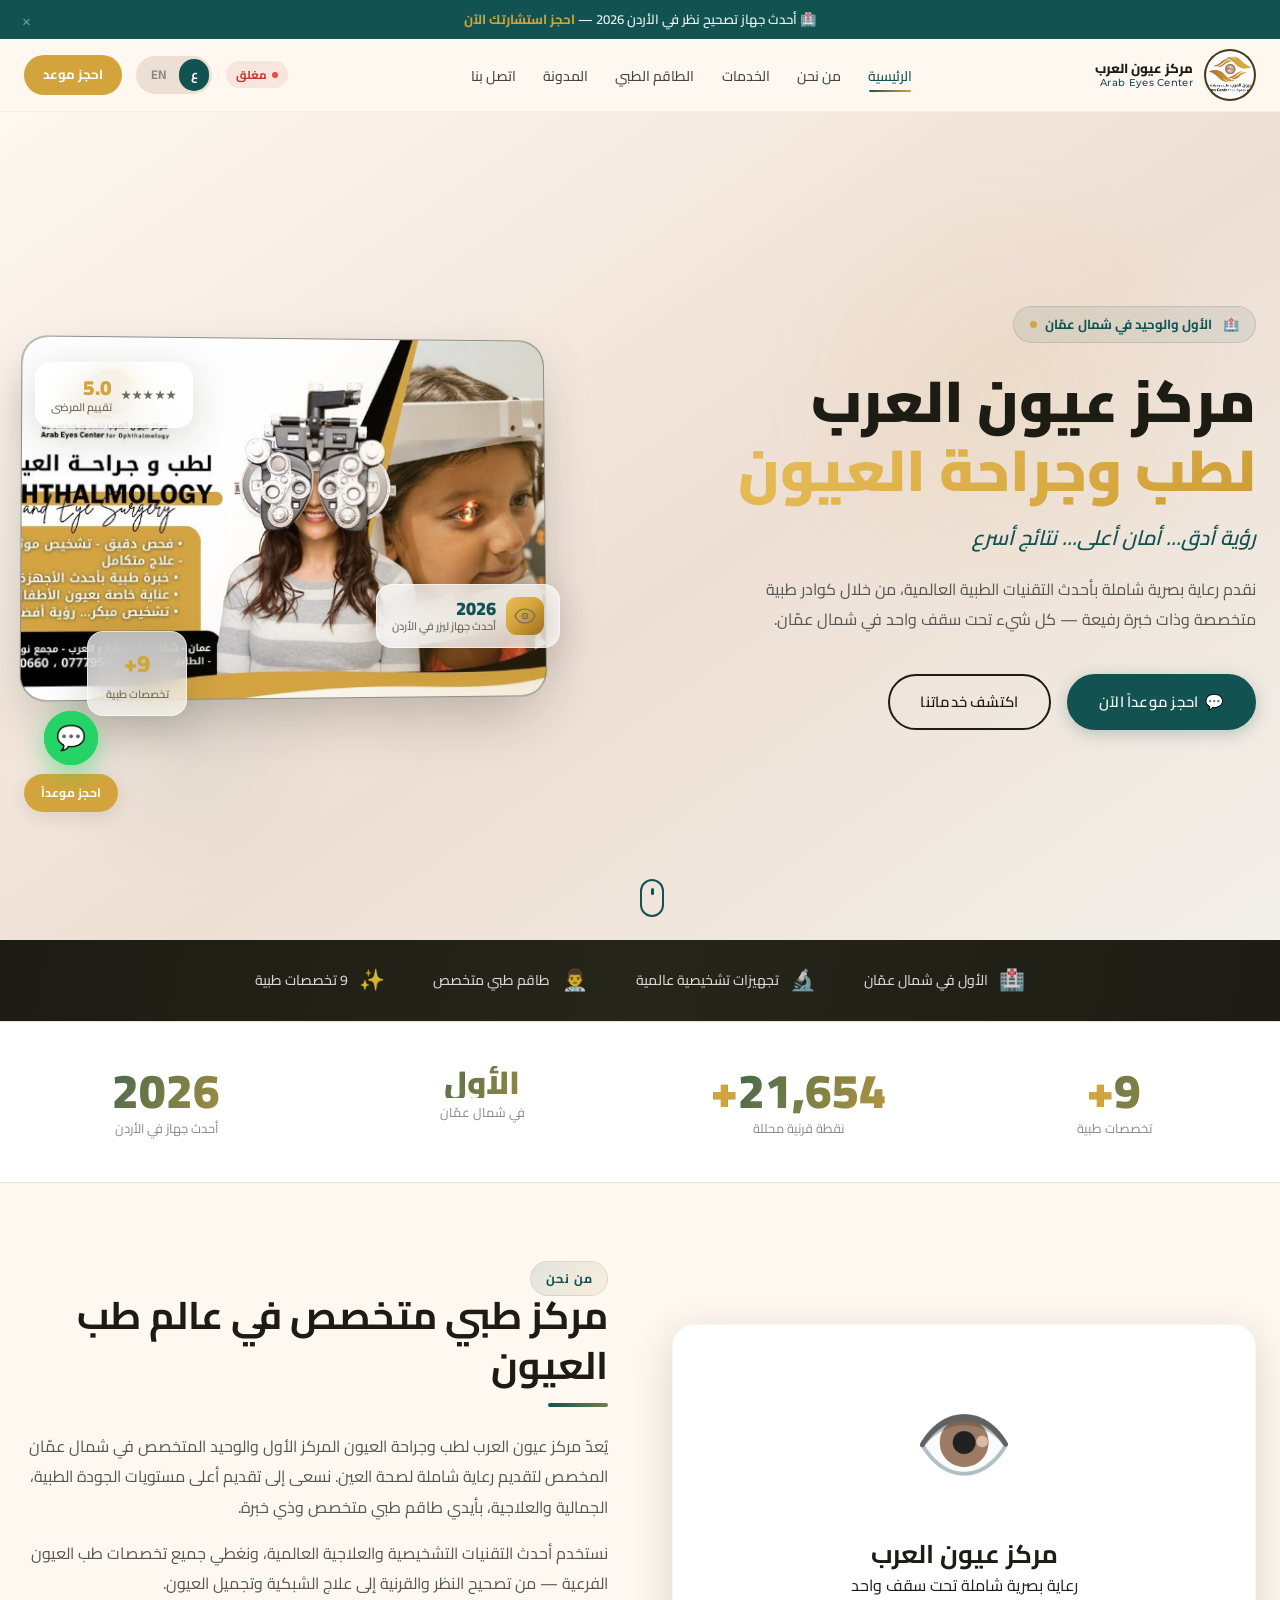
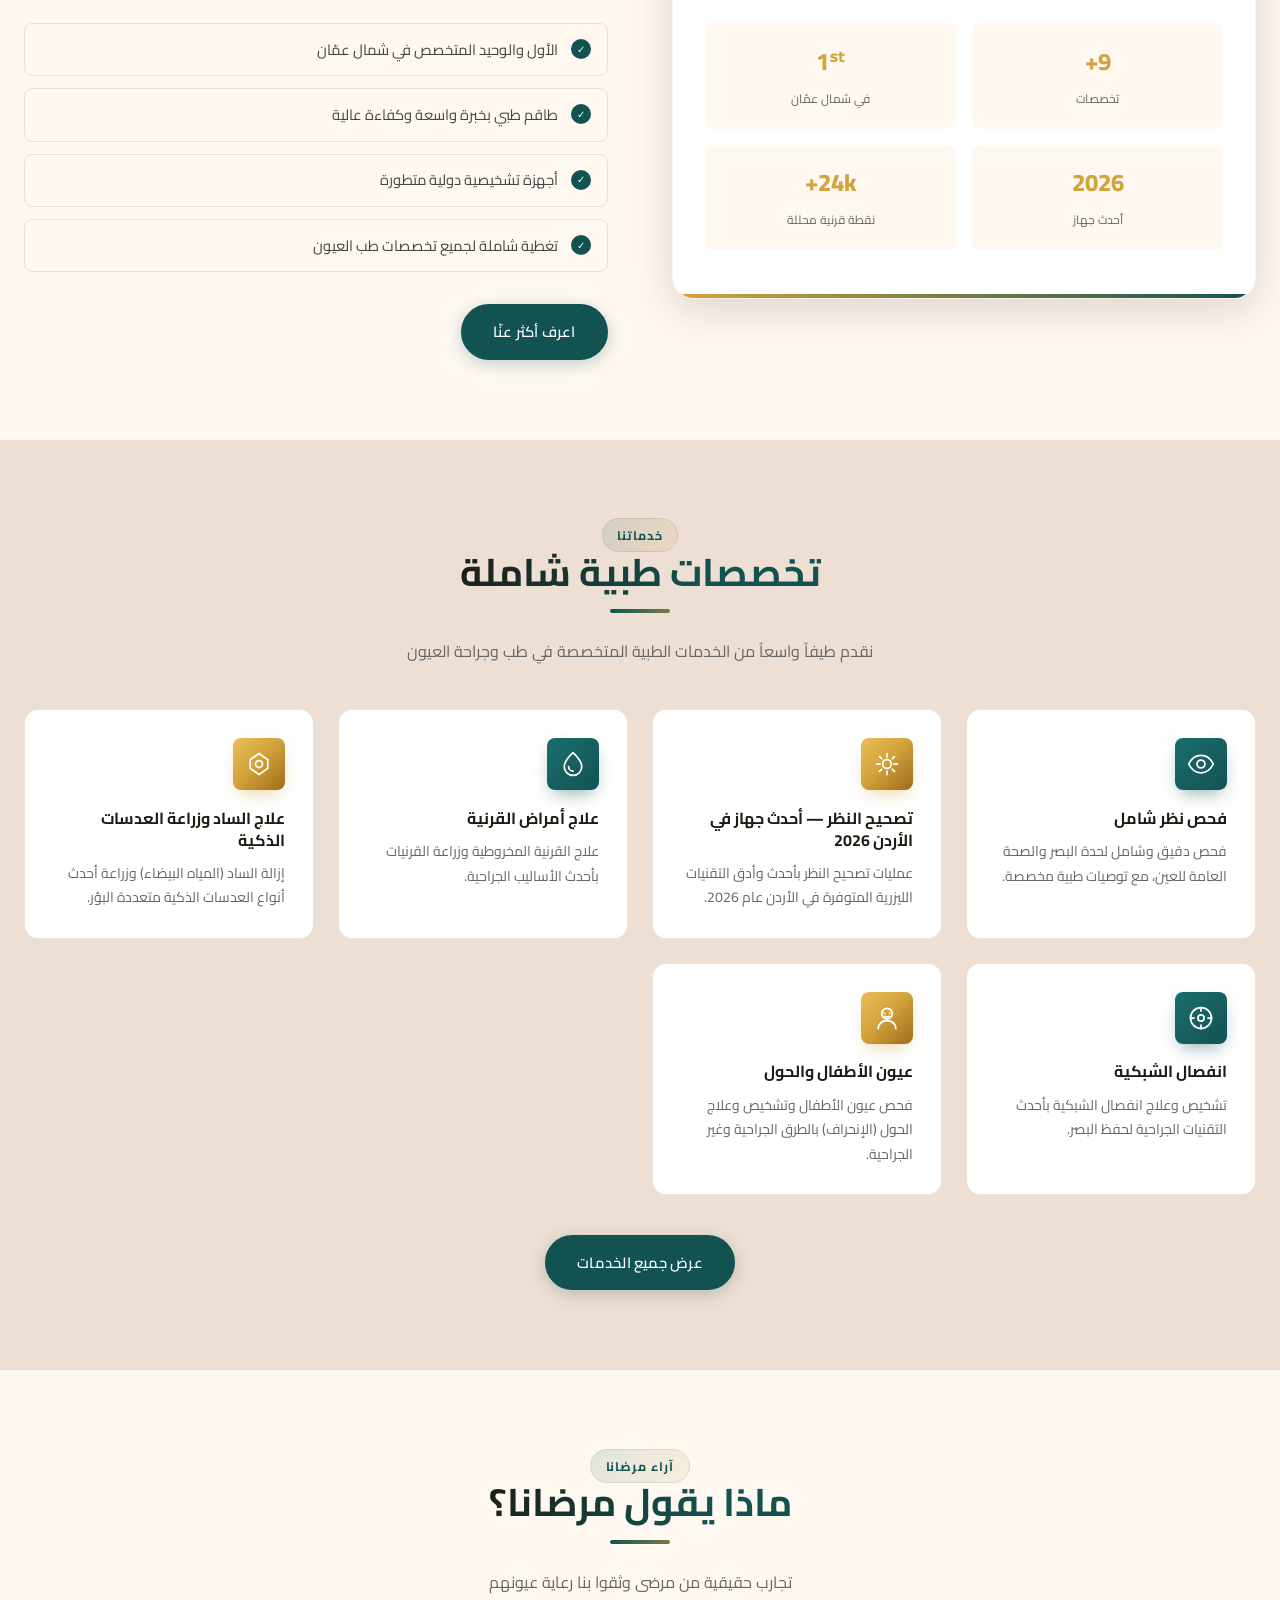
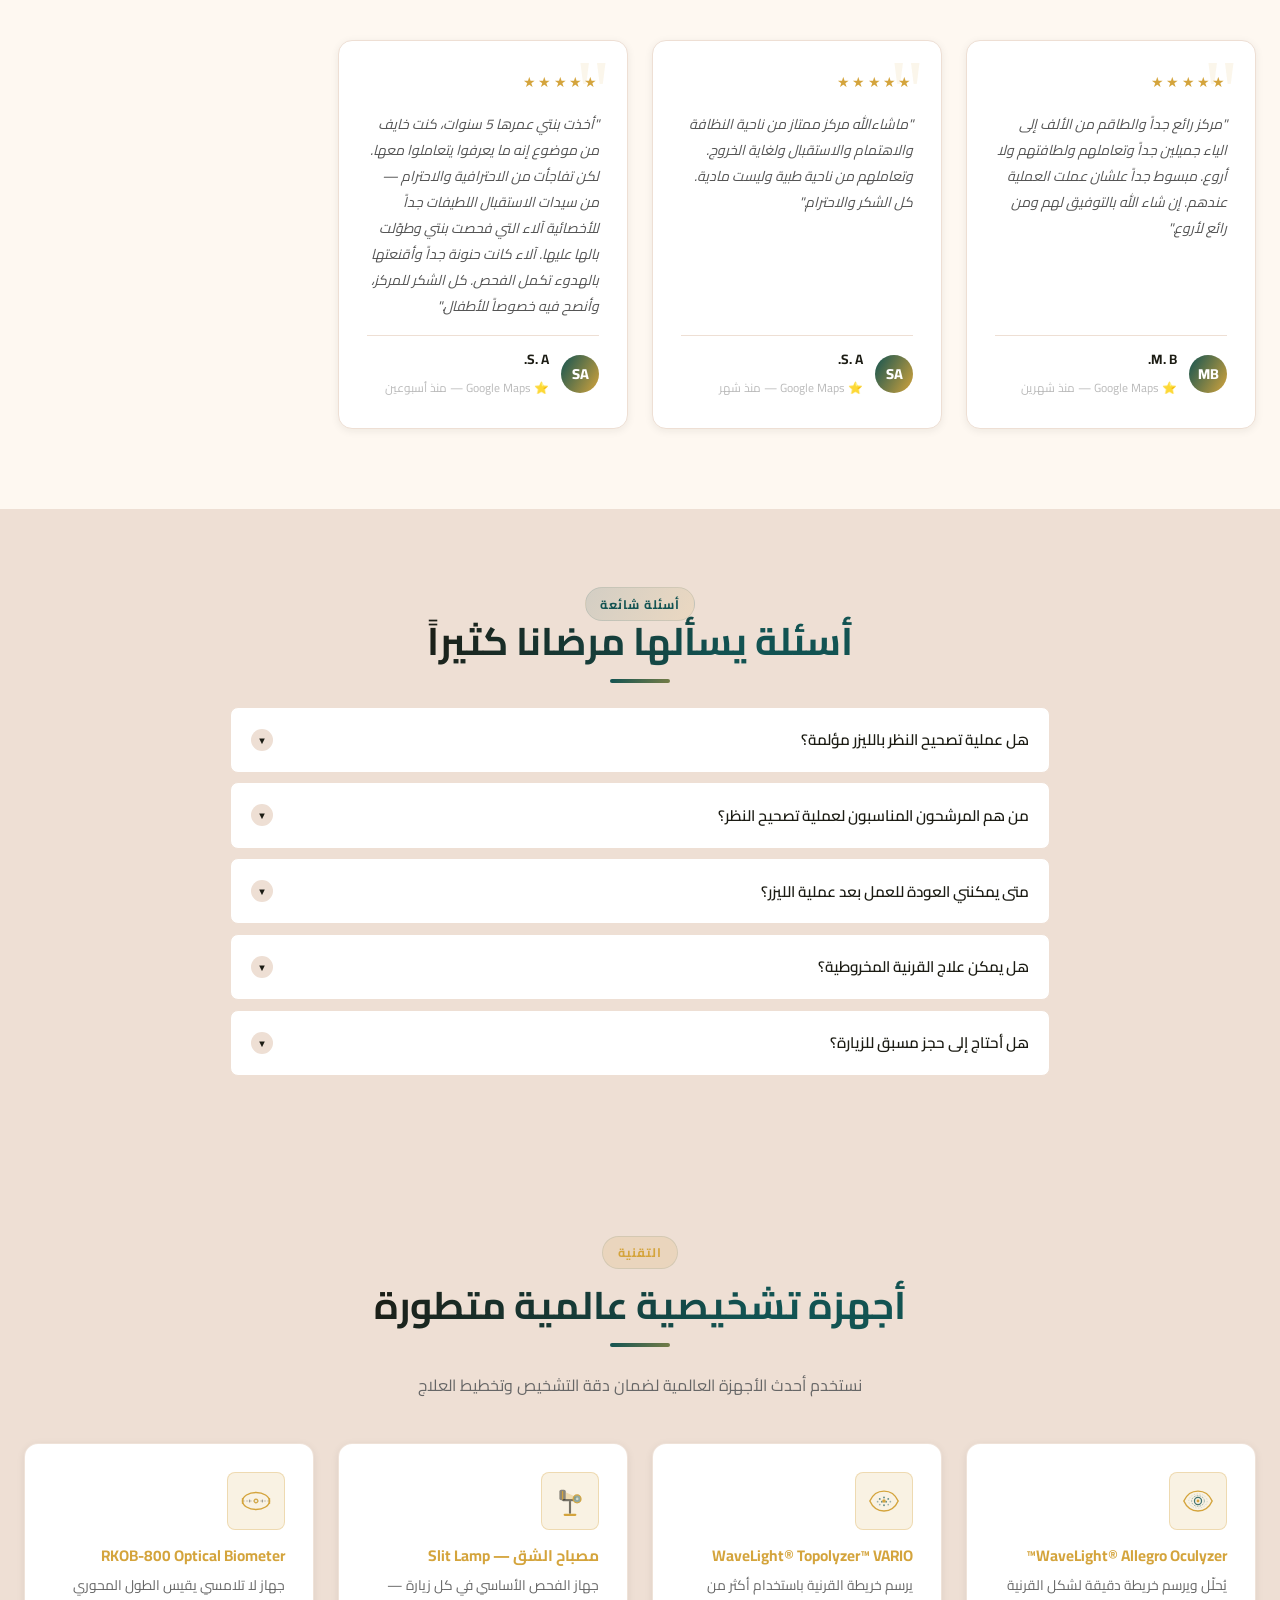
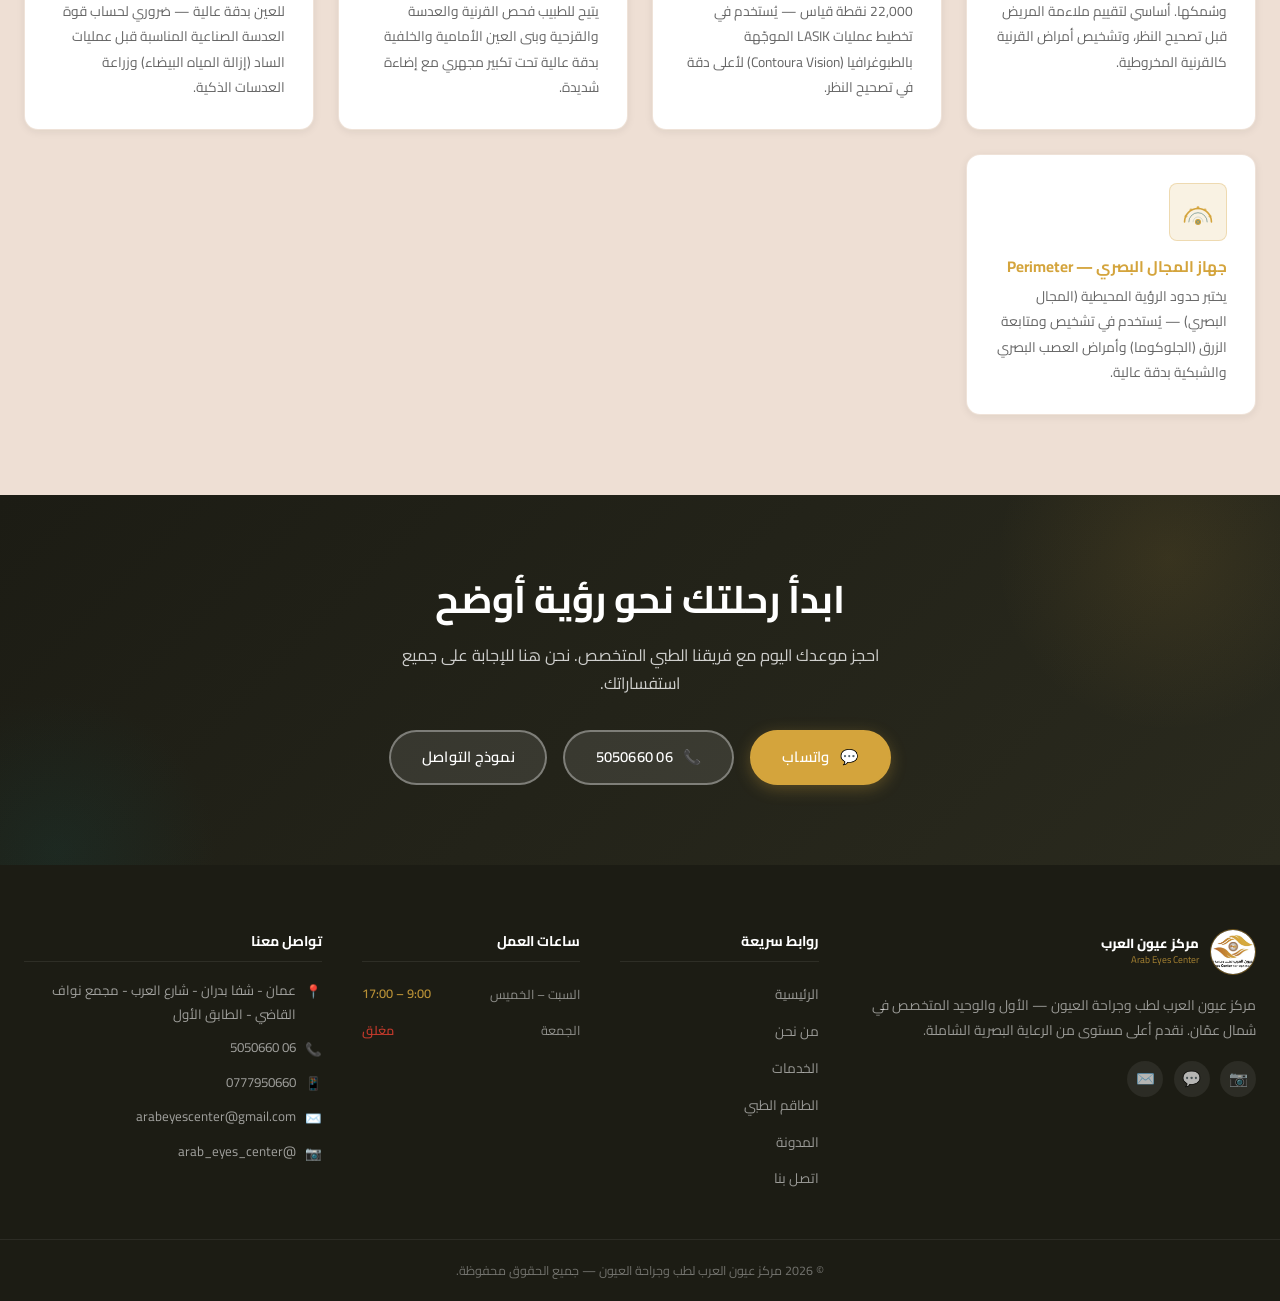
==== commit 59bf8cb7: "Full mobile-first responsive overhaul - Comprehensive breakpoints: 1024px, 768px, 480px, 360px + lan" ====
--- a/index.html
+++ b/index.html
@@ -2,7 +2,7 @@
 <html lang="ar" dir="rtl">
 <head>
   <meta charset="UTF-8" />
-  <meta name="viewport" content="width=device-width, initial-scale=1.0" />
+  <meta name="viewport" content="width=device-width, initial-scale=1.0, viewport-fit=cover" />
   <meta name="description" content="مركز عيون العرب لطب وجراحة العيون – الأول والوحيد المتخصص في شمال عمان. رؤية أدق، أمان أعلى، نتائج أسرع." />
   <meta name="robots" content="index, follow" />
   <meta name="author" content="مركز عيون العرب" />
@@ -847,3 +847,4 @@
 </body>
 </html>
 
+
--- a/css/styles.css
+++ b/css/styles.css
@@ -1889,3 +1889,394 @@
   }
   .hero-photo { transform: none !important; }
 }
+
+/* ════════════════════════════════════════════════════════════
+   COMPREHENSIVE MOBILE-FIRST RESPONSIVE LAYER
+   ════════════════════════════════════════════════════════════ */
+
+/* ── Tablet (≤ 1024px) ─────────────────────────────────── */
+@media (max-width: 1024px) {
+  :root { --max-w: 100%; }
+
+  .hero-inner {
+    grid-template-columns: 1fr;
+    gap: 2.5rem;
+    text-align: center;
+    padding: 2rem 1.25rem 3rem;
+  }
+  .hero-text { order: 1; }
+  .hero-desc { margin-left: auto; margin-right: auto; max-width: 540px; }
+  .hero-cta  { justify-content: center; }
+  .hero-badge { font-size: .76rem; }
+
+  /* Show hero visual as a full-width image on tablet */
+  .hero-visual {
+    display: block;
+    order: 2;
+    width: 100%;
+    max-width: 560px;
+    margin: 0 auto;
+  }
+  .hero-photo { transform: none !important; aspect-ratio: 16/9; border-radius: 20px; }
+
+  /* Reposition floating badges for tablet */
+  .hero-float-rating { top: 6%; }
+  html[dir="rtl"] .hero-float-rating { left: 4%; }
+  html[dir="ltr"] .hero-float-rating { right: 4%; }
+  .hero-float-device { bottom: 10%; }
+  html[dir="rtl"] .hero-float-device { right: 2%; }
+  html[dir="ltr"] .hero-float-device { left: 2%; }
+
+  .about-snippet-grid { grid-template-columns: 1fr; gap: 2rem; }
+  .about-visual-box   { display: none; }
+  .about-grid         { grid-template-columns: 1fr; gap: 2rem; }
+  .about-card         { display: none; }
+
+  .footer-grid { grid-template-columns: 1fr 1fr; gap: 2rem; }
+}
+
+/* ── Mobile (≤ 768px) ──────────────────────────────────── */
+@media (max-width: 768px) {
+
+  /* ---- Base typography ---- */
+  body { font-size: 15px; }
+  h1   { font-size: clamp(1.7rem, 7vw, 2.4rem); line-height: 1.25; }
+  h2   { font-size: clamp(1.3rem, 5vw, 1.8rem); }
+  h3   { font-size: clamp(1rem,   4vw, 1.3rem); }
+
+  /* ---- Navbar ---- */
+  .navbar { position: sticky; top: 0; }
+  .nav-container { height: 62px; padding: 0 1rem; }
+  .logo-img-wrap { width: 44px; height: 44px; }
+  .logo-ar { font-size: .76rem; }
+  .logo-en { display: none; }
+  .nav-book-btn { display: none; }
+  .menu-toggle  { display: flex; }
+
+  .nav-links {
+    position: fixed;
+    top: 62px; left: 0; right: 0;
+    background: rgba(254,248,241,.98);
+    border-bottom: 1px solid var(--beige);
+    padding: .6rem 1rem 1rem;
+    flex-direction: column;
+    align-items: stretch;
+    gap: .15rem;
+    transform: translateY(-110%);
+    transition: transform .3s ease;
+    z-index: 998;
+    box-shadow: var(--shadow-md);
+    backdrop-filter: blur(14px);
+    -webkit-backdrop-filter: blur(14px);
+    max-height: calc(100vh - 62px);
+    overflow-y: auto;
+  }
+  .nav-links.open { transform: translateY(0); }
+  .nav-links a {
+    padding: .8rem 1rem;
+    font-size: .95rem;
+    border-radius: var(--radius-sm);
+    border-bottom: 1px solid rgba(238,223,212,.5);
+  }
+  .nav-links li:last-child a { border-bottom: none; }
+
+  /* ---- Hero ---- */
+  .hero {
+    min-height: auto;
+    padding: 2.5rem 1rem 2rem;
+  }
+  .hero-inner {
+    grid-template-columns: 1fr;
+    gap: 2rem;
+    text-align: center;
+  }
+  .hero-badge { font-size: .72rem; padding: .3rem .75rem; }
+  .hero h1    { margin-bottom: .7rem; }
+  .hero-tagline { font-size: 1rem; }
+  .hero-desc  { font-size: .9rem; margin-bottom: 1.75rem; max-width: 100%; }
+  .hero-cta   { flex-direction: column; gap: .75rem; align-items: stretch; }
+  .hero-cta .btn { justify-content: center; font-size: .9rem; padding: .85rem 1.5rem; }
+
+  /* Hero visual: compact on mobile */
+  .hero-visual {
+    display: block;
+    width: calc(100% + 2rem);
+    margin-left: -1rem;
+    margin-right: -1rem;
+    border-radius: 0;
+  }
+  .hero-photo {
+    border-radius: 0;
+    aspect-ratio: 16/10;
+    transform: none !important;
+    border: none;
+  }
+  .hero-photo-glow { display: none; }
+
+  /* Compact floating badges on mobile */
+  .hero-float { padding: .5rem .7rem; border-radius: 12px; gap: .45rem; }
+  .hero-float strong { font-size: .95rem; }
+  .hero-float span   { font-size: .6rem; }
+  .hf-icon { width: 30px; height: 30px; border-radius: 8px; }
+  .hf-icon svg { width: 18px; height: 18px; }
+  .hf-stars { font-size: .7rem; }
+
+  .hero-float-rating { top: 8px; }
+  html[dir="rtl"] .hero-float-rating { left: 10px; }
+  html[dir="ltr"] .hero-float-rating { right: 10px; }
+  .hero-float-device { bottom: 10px; }
+  html[dir="rtl"] .hero-float-device { right: 8px; }
+  html[dir="ltr"] .hero-float-device { left: 8px; }
+  .hero-float-spec { bottom: -10px; }
+  html[dir="rtl"] .hero-float-spec { left: 50%; transform: translateX(-50%); }
+  html[dir="ltr"] .hero-float-spec  { right: 50%; transform: translateX(50%); }
+
+  /* ---- Trust strip ---- */
+  .trust-strip { padding: 1rem; }
+  .trust-inner {
+    gap: .75rem 1.25rem;
+    display: grid;
+    grid-template-columns: 1fr 1fr;
+    justify-items: start;
+  }
+  .trust-item { font-size: .78rem; gap: .45rem; }
+  .trust-item .ti { font-size: 1.1rem; }
+
+  /* ---- Stats strip ---- */
+  .stats-strip { padding: 1.75rem 1rem; }
+  .stats-strip-inner { grid-template-columns: repeat(2,1fr); gap: 1.25rem .75rem; }
+  .ctr-num { font-size: clamp(1.5rem,6vw,2.2rem); }
+  .ctr-lbl { font-size: .72rem; }
+
+  /* ---- Sections ---- */
+  .section { padding: 3rem 1rem; }
+  .section-subtitle { font-size: .9rem; margin-bottom: 2rem; }
+
+  /* ---- Services ---- */
+  .services-grid { grid-template-columns: 1fr; gap: 1rem; }
+  .service-card  { padding: 1.35rem; }
+  .service-icon  { width: 44px; height: 44px; margin-bottom: .85rem; }
+  .service-icon svg { width: 22px; height: 22px; }
+  .service-card h3 { font-size: .95rem; }
+  .service-card p  { font-size: .82rem; }
+
+  /* ---- Equipment ---- */
+  .equip-cards { grid-template-columns: 1fr; gap: 1rem; }
+  .equip-card  { flex-direction: row; align-items: flex-start; padding: 1.25rem; gap: .9rem; }
+  .equip-icon  { flex-shrink: 0; width: 50px; height: 50px; }
+  .equip-icon svg { width: 28px; height: 28px; }
+  .equip-card .device-name { font-size: .88rem; }
+  .equip-card p { font-size: .8rem; }
+
+  /* ---- About snippet ---- */
+  .about-snippet-grid { grid-template-columns: 1fr; gap: 0; }
+  .about-visual-box   { display: none; }
+  .value-item { font-size: .85rem; padding: .65rem .85rem; }
+  .value-check { width: 18px; height: 18px; font-size: .55rem; flex-shrink: 0; }
+
+  /* ---- Testimonials ---- */
+  .testimonials-grid { grid-template-columns: 1fr; gap: 1rem; }
+  .testimonial-card  { padding: 1.35rem; }
+  .t-quote { font-size: .83rem; }
+  .t-name  { font-size: .8rem; }
+
+  /* ---- FAQ ---- */
+  .faq-list { padding: 0; }
+  .faq-q    { font-size: .88rem; padding: 1rem; }
+  .faq-a p  { font-size: .83rem; }
+
+  /* ---- CTA Banner ---- */
+  .cta-banner { padding: 3rem 1rem; }
+  .cta-banner h2 { font-size: clamp(1.3rem,5vw,1.8rem); }
+  .cta-buttons { flex-direction: column; align-items: stretch; gap: .75rem; }
+  .cta-buttons .btn { justify-content: center; }
+
+  /* ---- Footer ---- */
+  .footer { padding-top: 2.5rem; }
+  .footer-grid {
+    grid-template-columns: 1fr;
+    gap: 1.5rem;
+    padding: 0 1rem;
+  }
+  .footer-col h4 { font-size: .82rem; margin-bottom: .75rem; }
+  .f-links a { font-size: .82rem; }
+  .footer-bottom { padding: 1rem; font-size: .72rem; }
+
+  /* ---- Social links ---- */
+  .social-row { gap: .5rem; }
+  .soc-link { width: 32px; height: 32px; font-size: .85rem; }
+
+  /* ---- Contact page ---- */
+  .contact-layout { grid-template-columns: 1fr; gap: 1.5rem; }
+  .contact-form   { padding: 1.5rem 1.1rem; }
+  .ci-item { padding: .9rem; }
+  .form-row { grid-template-columns: 1fr; }
+
+  /* ---- Team ---- */
+  .team-grid { grid-template-columns: repeat(2,1fr); gap: 1rem; }
+  .team-photo { height: 170px; }
+  .team-info  { padding: 1rem; }
+  .team-info h3 { font-size: .88rem; }
+  .team-info .specialty { font-size: .76rem; }
+
+  /* ---- Blog ---- */
+  .blog-grid { grid-template-columns: 1fr; gap: 1.25rem; }
+  .blog-thumb { height: 170px; }
+  .blog-body  { padding: 1.1rem; }
+  .blog-body h3 { font-size: .92rem; }
+
+  /* ---- Page hero ---- */
+  .page-hero { padding: 3.5rem 1rem 2.5rem; }
+  .page-hero h1 { font-size: clamp(1.4rem,6vw,2rem); }
+  .page-hero p  { font-size: .88rem; }
+
+  /* ---- Floating buttons ---- */
+  .floating-wrap { bottom: 5.5rem; }
+  .float-wa { width: 48px; height: 48px; font-size: 1.25rem; }
+  .float-book { font-size: .7rem; padding: .45rem .9rem; }
+
+  /* ---- Announce bar ---- */
+  .announce-bar { font-size: .74rem; padding: .55rem 2.5rem; }
+
+  /* ---- Open badge ---- */
+  .open-badge { display: none; }
+
+  /* ---- Scroll top ---- */
+  .scroll-top { bottom: 6.5rem; width: 36px; height: 36px; font-size: .8rem; }
+}
+
+/* ── Small mobile (≤ 480px) ────────────────────────────── */
+@media (max-width: 480px) {
+  .nav-container { height: 58px; }
+  .nav-links { top: 58px; max-height: calc(100vh - 58px); }
+  .navbar.scrolled .nav-links { top: 54px; }
+
+  h1 { font-size: clamp(1.5rem, 8vw, 2rem); }
+
+  /* Hero full-bleed on small phones */
+  .hero { padding: 2rem .875rem 1.5rem; }
+  .hero-inner { gap: 1.5rem; }
+  .hero-visual {
+    width: calc(100% + 1.75rem);
+    margin-left: -.875rem;
+    margin-right: -.875rem;
+  }
+  .hero-photo { aspect-ratio: 4/3; }
+  .hero-float { display: none; } /* hide on very small to avoid clutter */
+
+  /* Trust: wrap to 2-col */
+  .trust-inner { grid-template-columns: 1fr 1fr; gap: .6rem .9rem; }
+  .trust-item  { font-size: .72rem; }
+
+  /* Stats: 2x2 */
+  .stats-strip-inner { grid-template-columns: repeat(2,1fr); gap: 1rem .5rem; }
+
+  /* Services: single col already; tighten padding */
+  .service-card { padding: 1.15rem; }
+  .section { padding: 2.5rem .875rem; }
+
+  /* Equip: keep row but smaller */
+  .equip-card { padding: 1rem .875rem; gap: .75rem; }
+  .equip-icon { width: 44px; height: 44px; }
+
+  /* Team: single col on tiny phones */
+  .team-grid  { grid-template-columns: 1fr; }
+  .team-photo { height: 200px; }
+
+  /* Footer: tighter */
+  .footer-grid { padding: 0 .875rem; gap: 1.25rem; }
+  .f-contact-list { gap: .55rem; }
+
+  /* Form */
+  .contact-form { padding: 1.25rem .875rem; }
+  .form-group input,
+  .form-group select,
+  .form-group textarea { font-size: .88rem; padding: .65rem .875rem; }
+
+  /* CTA buttons */
+  .cta-buttons .btn { padding: .85rem 1rem; font-size: .84rem; }
+
+  /* Floating WA */
+  html[dir="rtl"] .floating-wrap { left: 1rem; }
+  html[dir="ltr"]  .floating-wrap { right: 1rem; }
+
+  /* Sticky CTA bar: slightly taller tap targets */
+  .sticky-cta-bar a { padding: .72rem .4rem; font-size: .78rem; }
+
+  /* Testimonials: tighter */
+  .testimonial-card { padding: 1.1rem; }
+
+  /* FAQ */
+  .faq-q  { font-size: .83rem; padding: .85rem; }
+  .faq-a p{ font-size: .8rem; }
+  .faq-item.open .faq-a { padding: 0 .85rem .85rem; }
+
+  /* Page hero */
+  .page-hero { padding: 2.75rem .875rem 2rem; }
+
+  /* Divider: centered always */
+  .divider { margin-left: auto !important; margin-right: auto !important; }
+}
+
+/* ── Very small (≤ 360px) ──────────────────────────────── */
+@media (max-width: 360px) {
+  html { font-size: 14px; }
+  .nav-container { padding: 0 .75rem; }
+  .logo-ar { font-size: .7rem; }
+  .hero { padding: 1.75rem .75rem 1.25rem; }
+  .hero h1 { font-size: 1.55rem; }
+  .service-card { padding: 1rem .75rem; }
+  .footer-grid  { padding: 0 .75rem; }
+  .contact-form { padding: 1rem .75rem; }
+  .section { padding: 2rem .75rem; }
+}
+
+/* ── Mid-mobile (≤ 600px): 2-col services on wider phones ─ */
+@media (min-width: 481px) and (max-width: 768px) {
+  .services-grid     { grid-template-columns: repeat(2, 1fr); gap: 1rem; }
+  .testimonials-grid { grid-template-columns: repeat(2, 1fr); gap: 1rem; }
+  .equip-cards       { grid-template-columns: 1fr; }
+}
+
+/* ── Touch devices: remove desktop-only hover transforms ─ */
+@media (hover: none) {
+  .service-card:hover,
+  .equip-card:hover,
+  .team-card:hover,
+  .blog-card:hover,
+  .testimonial-card:hover { transform: none; box-shadow: var(--shadow-sm); }
+
+  .btn:hover::after { left: -120%; }
+  .nav-links a::after { display: none; }
+  .trust-item:hover  { transform: none; }
+  .ctr-item:hover    { transform: none; }
+  .soc-link:hover    { transform: none; }
+  .float-wa:hover    { transform: none; }
+  .float-book:hover  { transform: none; }
+  .nav-logo:hover .logo-img-wrap { transform: none; box-shadow: none; }
+}
+
+/* ── Safe-area insets (iPhone notch / home bar) ─────────── */
+@supports (padding-bottom: env(safe-area-inset-bottom)) {
+  .sticky-cta-bar {
+    padding-bottom: calc(.6rem + env(safe-area-inset-bottom));
+  }
+  .floating-wrap {
+    bottom: calc(5.5rem + env(safe-area-inset-bottom));
+  }
+  @media (max-width: 768px) {
+    .floating-wrap {
+      bottom: calc(5.5rem + env(safe-area-inset-bottom));
+    }
+  }
+}
+
+/* ── Landscape phone ────────────────────────────────────── */
+@media (max-width: 768px) and (orientation: landscape) {
+  .hero    { padding: 1.5rem 1rem 1rem; min-height: auto; }
+  .hero h1 { font-size: 1.6rem; }
+  .hero-visual { display: none; }
+  .hero-cta    { flex-direction: row; }
+  .hero-cta .btn { flex: 1; }
+  .nav-links { max-height: 70vh; overflow-y: auto; }
+}
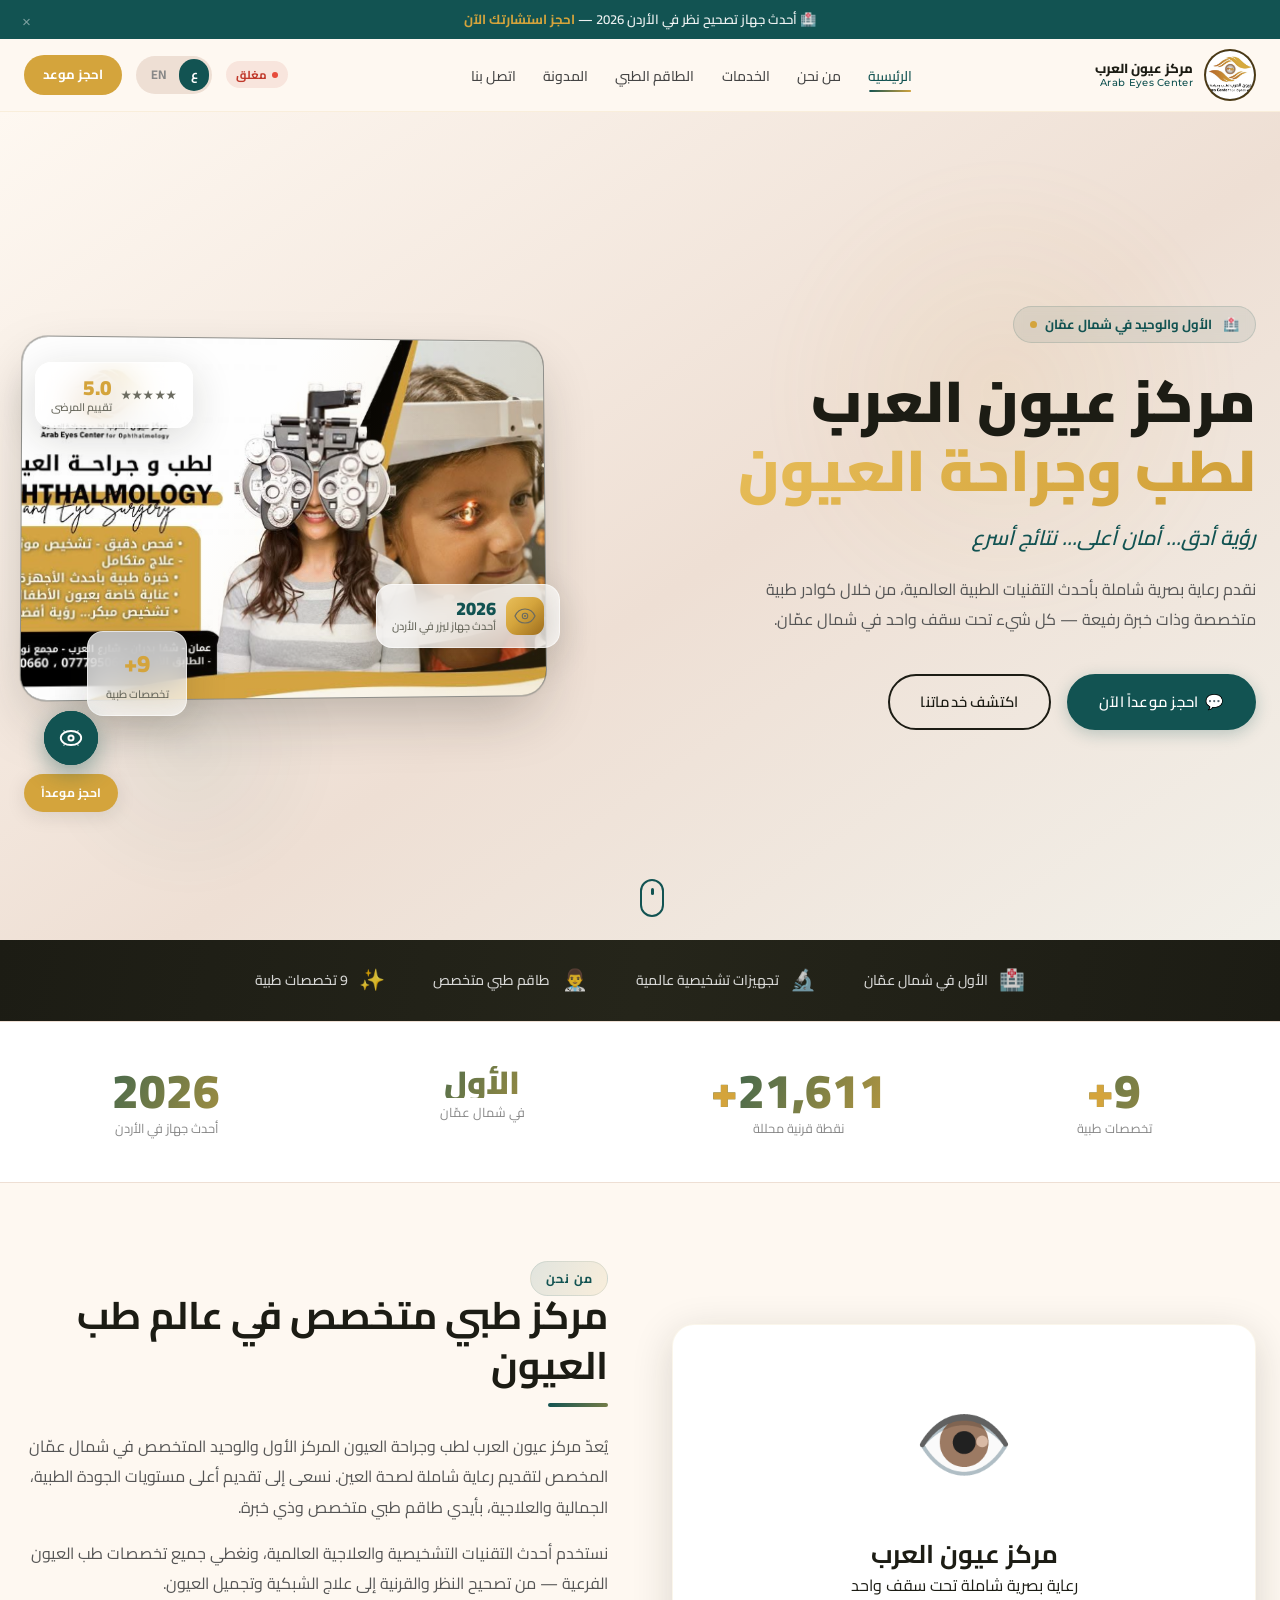
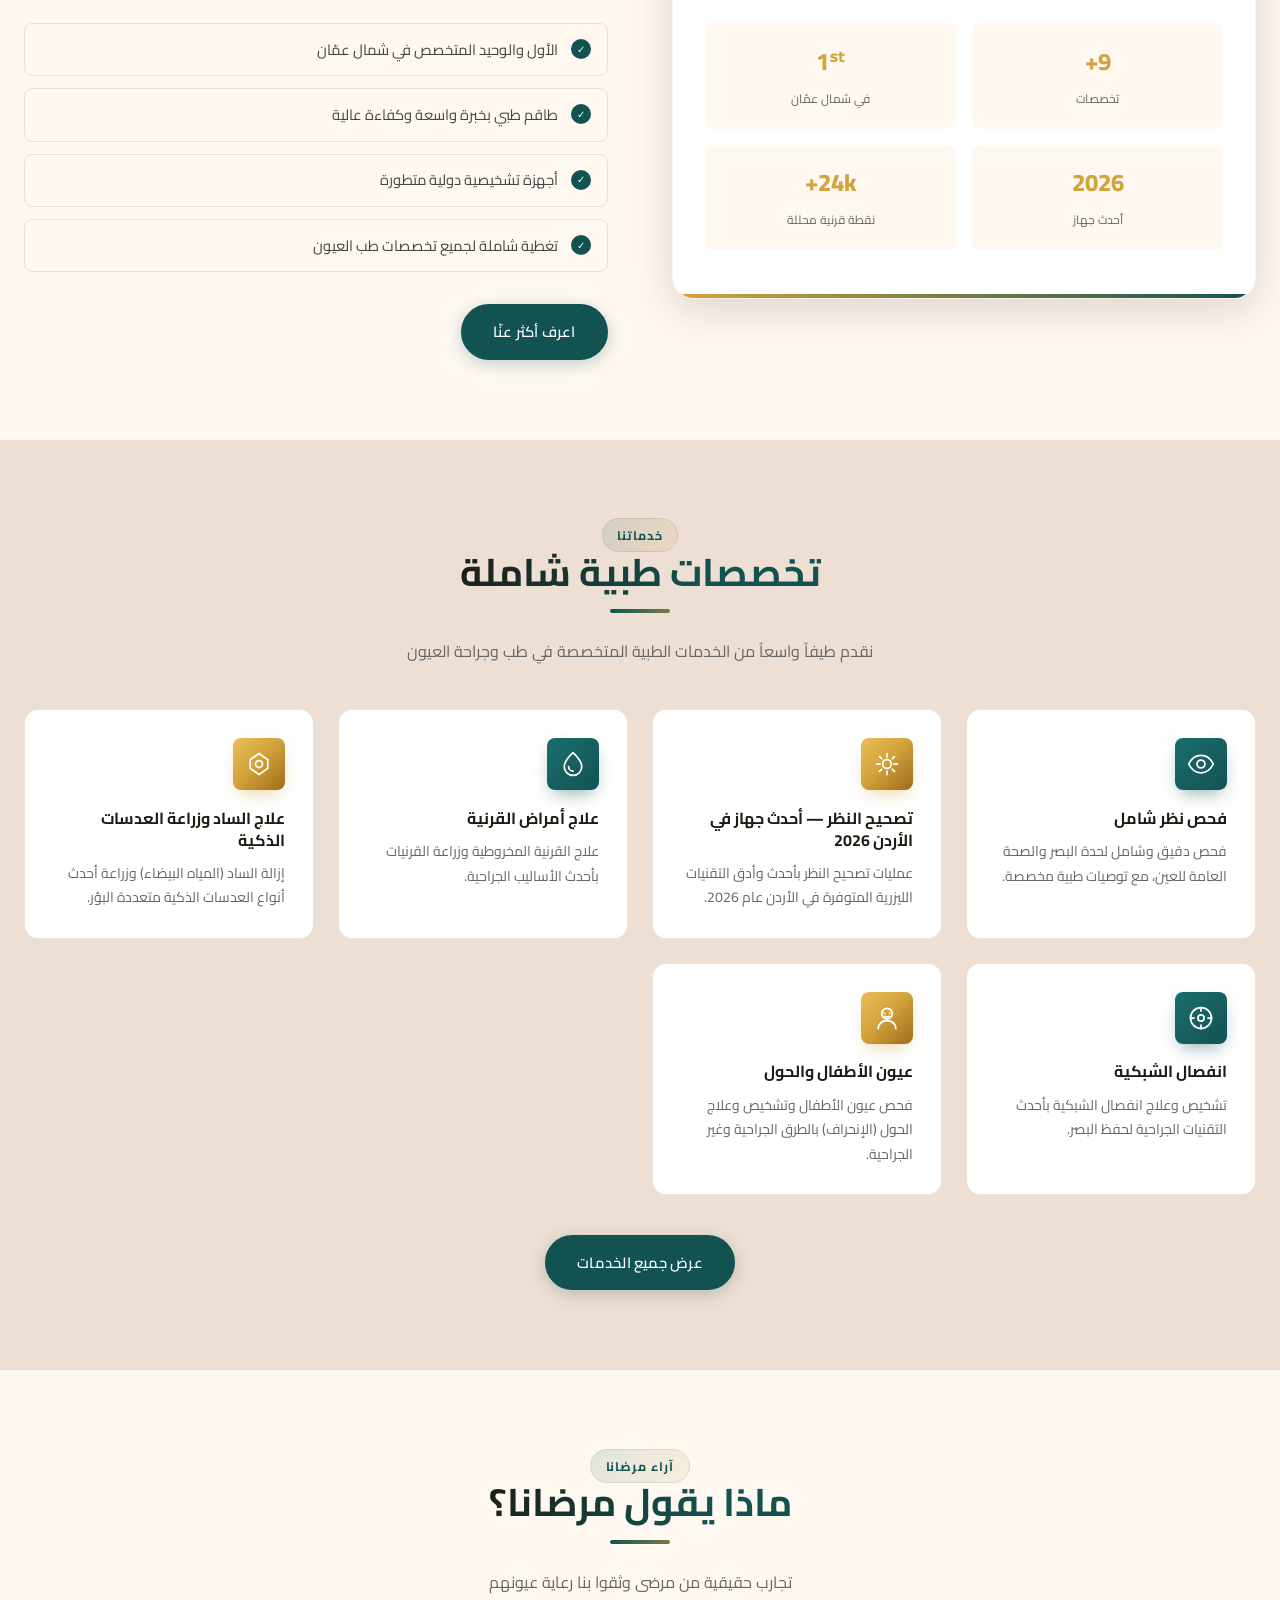
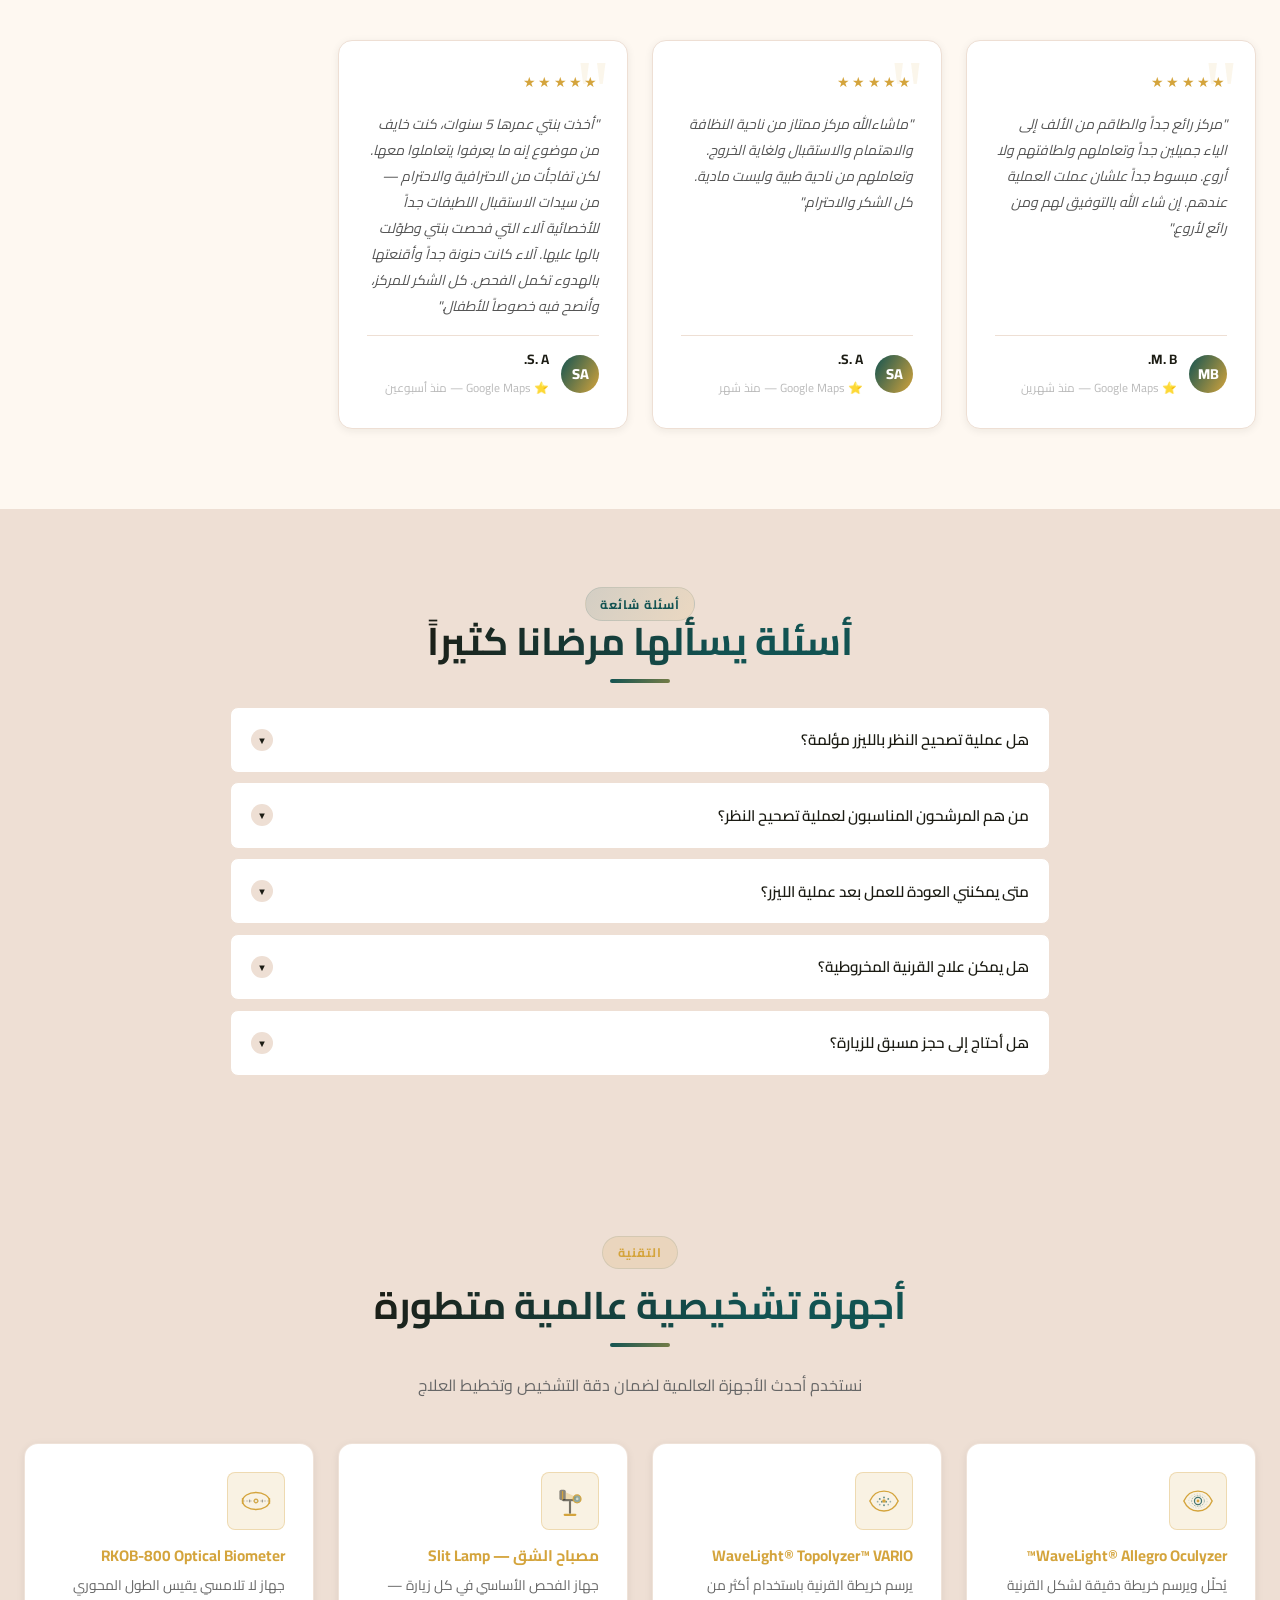
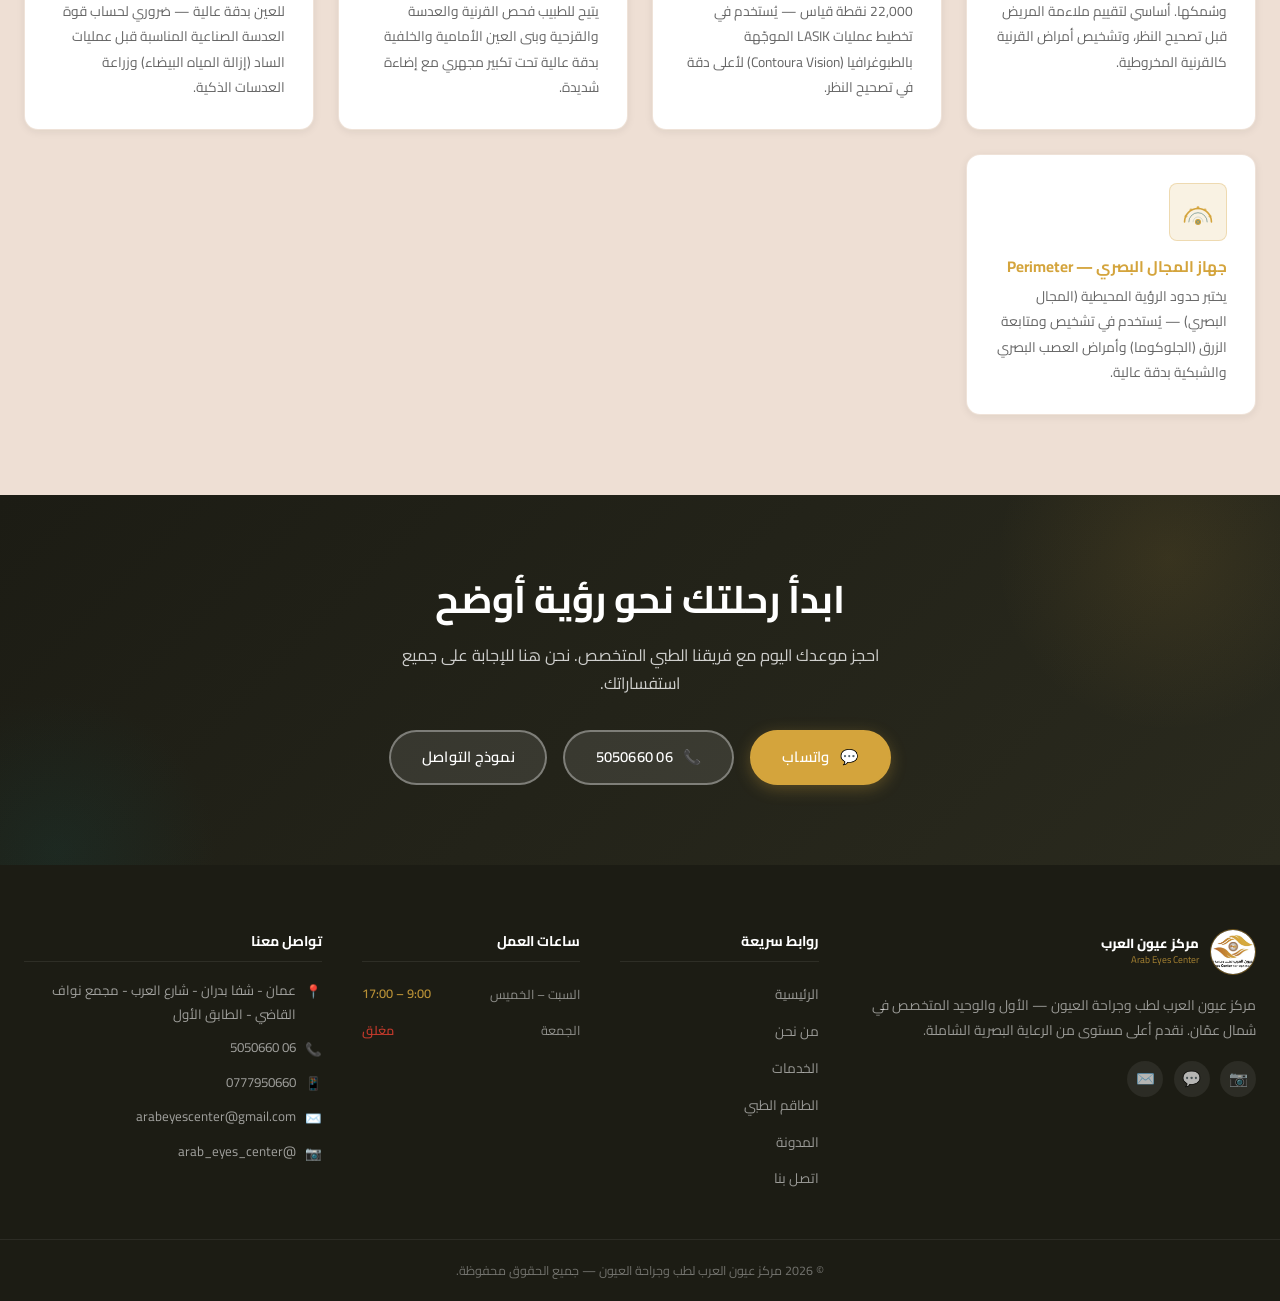
==== commit 1d5c7200: "Replace WhatsApp FAB with AI chatbot widget (eyes-agent) - New js/chatbot.js: streaming chat widget " ====
--- a/index.html
+++ b/index.html
@@ -839,11 +839,19 @@
 
 <!-- ══════════════ FLOATING CTA ══════════════ -->
 <div class="floating-wrap" aria-label="Quick contact">
-  <a href="https://wa.me/962777950660" class="float-wa" target="_blank" rel="noopener" aria-label="WhatsApp">💬</a>
+  <button class="ai-fab" id="ai-fab" aria-label="فتح المساعد الذكي / Open AI Assistant">
+    <svg viewBox="0 0 28 28" fill="none" xmlns="http://www.w3.org/2000/svg" aria-hidden="true" width="26" height="26">
+      <ellipse cx="14" cy="14" rx="11" ry="7.5" stroke="white" stroke-width="2"/>
+      <circle cx="14" cy="14" r="3.8" fill="white"/>
+      <circle cx="14" cy="14" r="1.7" fill="#125352"/>
+      <path d="M20.5 7.5l1.2-1.2M7.5 7.5L6.3 6.3M20.5 20.5l1.2 1.2M7.5 20.5l-1.2 1.2" stroke="rgba(255,255,255,0.6)" stroke-width="1.5" stroke-linecap="round"/>
+    </svg>
+  </button>
   <a href="https://wa.me/962777950660" class="float-book" target="_blank" rel="noopener">احجز موعداً</a>
 </div>
 
 <script src="js/main.js"></script>
+<script src="js/chatbot.js"></script>
 </body>
 </html>
 
--- a/css/styles.css
+++ b/css/styles.css
@@ -1076,19 +1076,21 @@
 html[dir="rtl"] .floating-wrap { left:  1.5rem; }
 html[dir="ltr"]  .floating-wrap { right: 1.5rem; }
 
-.float-wa {
+.ai-fab {
   width: 54px; height: 54px;
-  background: #25D366;
+  background: var(--teal);
   border-radius: 50%;
   display: flex;
   align-items: center;
   justify-content: center;
-  font-size: 1.5rem;
-  color: var(--white);
-  box-shadow: 0 4px 18px rgba(37,211,102,.45);
+  box-shadow: 0 4px 18px rgba(18,83,82,.45);
   transition: var(--transition);
-}
-.float-wa:hover { transform: scale(1.1); box-shadow: 0 6px 24px rgba(37,211,102,.55); }
+  border: none; cursor: pointer;
+  position: relative;
+}
+.ai-fab:hover { transform: scale(1.1); box-shadow: 0 6px 24px rgba(18,83,82,.6); }
+.ai-fab--active { background: var(--charcoal); }
+.ai-fab svg { width: 26px; height: 26px; }
 
 .float-book {
   background: var(--gold);
@@ -1151,24 +1153,32 @@
 }
 
 @media (max-width: 768px) {
-  /* Mobile nav */
+  /* Mobile nav — proper dropdown (no fixed, no offset bug) */
   .nav-links {
-    position: fixed;
-    top: 72px; left: 0; right: 0;
-    background: rgba(254,248,241,.98);
+    position: absolute;
+    top: 100%; left: 0; right: 0;
+    background: var(--white);
+    border-top: 2px solid var(--gold);
     border-bottom: 1px solid var(--beige);
-    padding: .75rem 1rem 1rem;
+    padding: .5rem .75rem .75rem;
     flex-direction: column;
     align-items: stretch;
-    gap: .2rem;
-    transform: translateY(-110%);
-    transition: transform .3s ease;
-    z-index: 998;
-    box-shadow: var(--shadow-md);
-    backdrop-filter: blur(12px);
+    gap: .1rem;
+    opacity: 0;
+    visibility: hidden;
+    transform: translateY(-6px);
+    transition: opacity .22s ease, transform .22s ease, visibility .22s;
+    z-index: 999;
+    box-shadow: 0 10px 28px rgba(28,28,20,.13);
+    max-height: calc(100vh - 62px);
+    overflow-y: auto;
   }
-  .nav-links.open { transform: translateY(0); }
-  .nav-links a { padding: .7rem 1rem; font-size: .92rem; }
+  .nav-links.open {
+    opacity: 1;
+    visibility: visible;
+    transform: translateY(0);
+  }
+  .nav-links a { padding: .75rem 1rem; font-size: .93rem; }
   .nav-book-btn  { display: none; }
   .menu-toggle   { display: flex; }
 
@@ -1276,20 +1286,22 @@
 .scta-wa:hover { background: #1da851; }
 
 /* ================================================
-   WHATSAPP PULSE RING
-   ================================================ */
-@keyframes wa-ring {
-  0%   { transform: scale(1); opacity: .6; }
+   AI FAB PULSE RING
+   ================================================ */
+@keyframes ai-ring {
+  0%   { transform: scale(1); opacity: .55; }
   100% { transform: scale(2.5); opacity: 0; }
 }
-.float-wa { position: relative; }
-.float-wa::before,
-.float-wa::after {
+.ai-fab::before,
+.ai-fab::after {
   content: ''; position: absolute; inset: 0;
-  border-radius: 50%; background: #25D366;
-  animation: wa-ring 2.5s ease-out infinite; z-index: -1;
-}
-.float-wa::after { animation-delay: 1.25s; }
+  border-radius: 50%; background: var(--teal);
+  animation: ai-ring 2.6s ease-out infinite; z-index: -1;
+  pointer-events: none;
+}
+.ai-fab::after { animation-delay: 1.3s; }
+.ai-fab--active::before,
+.ai-fab--active::after { display: none; }
 
 /* ================================================
    STATS COUNTER STRIP
@@ -1442,8 +1454,7 @@
 .navbar.scrolled .logo-en { font-size: .52rem; }
 
 @media (max-width: 768px) {
-  .nav-links { transition: transform .3s ease, top .3s ease; }
-  .navbar.scrolled .nav-links { top: 54px; }
+  /* no top override needed — nav-links now use position: absolute; top: 100% */
 }
 
 /* ================================================
@@ -1864,8 +1875,192 @@
 .reveal { opacity: 0; transform: translateY(28px); transition: opacity .7s var(--ease-out), transform .7s var(--ease-out); }
 .reveal.in { opacity: 1; transform: none; }
 
-/* ════════════════ FLOATING WHATSAPP REFINEMENT ════════════════ */
-.float-wa { background: #25D366; box-shadow: 0 8px 24px rgba(37,211,102,.5); }
+/* ════════════════ AI FAB REFINEMENT ════════════════ */
+.ai-fab { background: var(--teal); box-shadow: 0 8px 24px rgba(18,83,82,.45); }
+
+/* ════════════════ AI CHAT PANEL ════════════════ */
+.ai-panel {
+  position: fixed;
+  bottom: 8.5rem;
+  width: min(380px, calc(100vw - 3rem));
+  max-height: min(540px, calc(100vh - 130px));
+  background: var(--white);
+  border-radius: var(--radius-lg);
+  box-shadow: 0 20px 60px rgba(18,83,82,.22), 0 4px 16px rgba(28,28,20,.12);
+  display: flex;
+  flex-direction: column;
+  overflow: hidden;
+  z-index: 9990;
+  opacity: 0;
+  transform: translateY(18px) scale(.97);
+  transition: opacity .3s ease, transform .3s ease;
+  border: 1px solid rgba(18,83,82,.12);
+}
+html[dir="rtl"] .ai-panel { left: 1.5rem; }
+html[dir="ltr"]  .ai-panel { right: 1.5rem; }
+.ai-panel--open { opacity: 1; transform: translateY(0) scale(1); }
+
+/* Header */
+.ai-panel-header {
+  background: linear-gradient(135deg, var(--teal) 0%, var(--teal-light) 100%);
+  padding: .9rem 1rem;
+  display: flex;
+  align-items: center;
+  justify-content: space-between;
+  flex-shrink: 0;
+}
+.ai-panel-brand { display: flex; align-items: center; gap: .75rem; }
+.ai-panel-avatar {
+  width: 42px; height: 42px;
+  background: rgba(255,255,255,.15);
+  border-radius: 50%;
+  display: flex; align-items: center; justify-content: center;
+  flex-shrink: 0;
+}
+.ai-panel-avatar svg { width: 26px; height: 26px; }
+.ai-panel-info { display: flex; flex-direction: column; gap: .15rem; }
+.ai-panel-name { font-size: .9rem; font-weight: 700; color: white; line-height: 1.2; }
+.ai-panel-status {
+  display: flex; align-items: center; gap: .35rem;
+  font-size: .72rem; color: rgba(255,255,255,.82); font-weight: 500;
+}
+.ai-status-dot {
+  width: 7px; height: 7px; border-radius: 50%;
+  background: #4ade80;
+  box-shadow: 0 0 5px rgba(74,222,128,.8);
+  flex-shrink: 0;
+}
+.ai-panel-close {
+  width: 32px; height: 32px; border-radius: 50%;
+  background: rgba(255,255,255,.15);
+  border: none; cursor: pointer;
+  display: flex; align-items: center; justify-content: center;
+  transition: background .2s;
+  flex-shrink: 0;
+}
+.ai-panel-close:hover { background: rgba(255,255,255,.28); }
+.ai-panel-close svg { width: 16px; height: 16px; }
+
+/* Messages area */
+.ai-messages {
+  flex: 1;
+  overflow-y: auto;
+  padding: 1.1rem 1rem;
+  display: flex;
+  flex-direction: column;
+  gap: .85rem;
+  background: var(--ivory);
+  scroll-behavior: smooth;
+}
+.ai-messages::-webkit-scrollbar { width: 4px; }
+.ai-messages::-webkit-scrollbar-track { background: transparent; }
+.ai-messages::-webkit-scrollbar-thumb { background: var(--beige); border-radius: 4px; }
+
+/* Message rows */
+.ai-msg {
+  display: flex;
+  align-items: flex-end;
+  gap: .5rem;
+  max-width: 100%;
+}
+.ai-msg--bot { align-self: flex-start; }
+.ai-msg--user { align-self: flex-end; flex-direction: row-reverse; }
+
+/* Bot avatar */
+.ai-bot-avatar {
+  width: 28px; height: 28px; border-radius: 50%;
+  background: var(--teal);
+  display: flex; align-items: center; justify-content: center;
+  flex-shrink: 0;
+}
+.ai-bot-avatar svg { width: 18px; height: 18px; }
+
+/* Bubbles */
+.ai-bubble {
+  padding: .62rem .9rem;
+  border-radius: var(--radius-md);
+  font-size: .84rem;
+  line-height: 1.65;
+  max-width: calc(100% - 44px);
+  word-break: break-word;
+  white-space: pre-wrap;
+}
+.ai-msg--bot  .ai-bubble {
+  background: var(--white);
+  color: var(--charcoal);
+  border: 1px solid var(--beige);
+  border-bottom-left-radius: 4px;
+  box-shadow: var(--shadow-sm);
+}
+html[dir="ltr"] .ai-msg--bot .ai-bubble { border-bottom-left-radius: 4px; border-bottom-right-radius: var(--radius-md); }
+.ai-msg--user .ai-bubble {
+  background: var(--teal);
+  color: white;
+  border-bottom-right-radius: 4px;
+}
+html[dir="ltr"] .ai-msg--user .ai-bubble { border-bottom-right-radius: 4px; border-bottom-left-radius: var(--radius-md); }
+
+/* Typing dots */
+.ai-typing-dots {
+  display: flex; align-items: center; gap: .3rem;
+  padding: .7rem .9rem; min-width: 52px;
+}
+.ai-typing-dots span {
+  width: 7px; height: 7px; border-radius: 50%;
+  background: var(--teal); opacity: .5;
+  animation: ai-dot-bounce .9s ease-in-out infinite;
+}
+.ai-typing-dots span:nth-child(2) { animation-delay: .17s; }
+.ai-typing-dots span:nth-child(3) { animation-delay: .34s; }
+@keyframes ai-dot-bounce {
+  0%, 80%, 100% { transform: translateY(0); opacity: .5; }
+  40%            { transform: translateY(-6px); opacity: 1; }
+}
+
+/* Input bar */
+.ai-input-bar {
+  display: flex; align-items: center; gap: .5rem;
+  padding: .7rem .85rem;
+  border-top: 1px solid var(--beige);
+  background: var(--white);
+  flex-shrink: 0;
+}
+.ai-input {
+  flex: 1;
+  border: 1.5px solid var(--beige);
+  border-radius: 24px;
+  padding: .52rem .95rem;
+  font-size: .84rem;
+  font-family: inherit;
+  background: var(--ivory);
+  color: var(--charcoal);
+  outline: none;
+  transition: border-color .2s;
+}
+.ai-input:focus { border-color: var(--teal); background: var(--white); }
+.ai-send {
+  width: 38px; height: 38px;
+  border-radius: 50%;
+  background: var(--teal);
+  border: none; cursor: pointer;
+  display: flex; align-items: center; justify-content: center;
+  flex-shrink: 0;
+  transition: background .2s, transform .15s;
+}
+.ai-send:hover  { background: var(--teal-light); transform: scale(1.08); }
+.ai-send:disabled { background: var(--beige); cursor: not-allowed; transform: none; }
+.ai-send svg { width: 16px; height: 16px; }
+
+/* Mobile adjustments */
+@media (max-width: 480px) {
+  .ai-panel {
+    width: calc(100vw - 2rem);
+    bottom: 7.5rem;
+    max-height: calc(100vh - 120px);
+  }
+  html[dir="rtl"] .ai-panel { left: 1rem; }
+  html[dir="ltr"]  .ai-panel { right: 1rem; }
+}
 
 /* ════════════════ SECTION TAG GRADIENT ════════════════ */
 .section-tag {
@@ -1954,41 +2149,60 @@
   .menu-toggle  { display: flex; }
 
   .nav-links {
-    position: fixed;
-    top: 62px; left: 0; right: 0;
-    background: rgba(254,248,241,.98);
+    position: absolute;
+    top: 100%; left: 0; right: 0;
+    background: var(--white);
+    border-top: 2px solid var(--gold);
     border-bottom: 1px solid var(--beige);
-    padding: .6rem 1rem 1rem;
+    padding: .5rem .75rem .75rem;
     flex-direction: column;
     align-items: stretch;
-    gap: .15rem;
-    transform: translateY(-110%);
-    transition: transform .3s ease;
-    z-index: 998;
-    box-shadow: var(--shadow-md);
-    backdrop-filter: blur(14px);
-    -webkit-backdrop-filter: blur(14px);
+    gap: .1rem;
+    opacity: 0;
+    visibility: hidden;
+    transform: translateY(-6px);
+    transition: opacity .22s ease, transform .22s ease, visibility .22s;
+    z-index: 999;
+    box-shadow: 0 10px 28px rgba(28,28,20,.13);
     max-height: calc(100vh - 62px);
     overflow-y: auto;
   }
-  .nav-links.open { transform: translateY(0); }
+  .nav-links.open {
+    opacity: 1;
+    visibility: visible;
+    transform: translateY(0);
+  }
   .nav-links a {
-    padding: .8rem 1rem;
-    font-size: .95rem;
+    padding: .78rem 1rem;
+    font-size: .93rem;
     border-radius: var(--radius-sm);
-    border-bottom: 1px solid rgba(238,223,212,.5);
+    border-bottom: 1px solid rgba(238,223,212,.45);
+    color: var(--charcoal);
+    font-weight: 600;
+  }
+  .nav-links a:hover, .nav-links a.active {
+    color: var(--teal);
+    background: rgba(18,83,82,.07);
   }
   .nav-links li:last-child a { border-bottom: none; }
-
-  /* ---- Hero ---- */
+  /* hide desktop underline pseudo-element inside mobile dropdown */
+  .nav-links a::after { display: none; }
+
+  /* ---- Hero: image-first layout on mobile ---- */
   .hero {
     min-height: auto;
-    padding: 2.5rem 1rem 2rem;
+    padding: 0 0 2rem;
   }
   .hero-inner {
     grid-template-columns: 1fr;
-    gap: 2rem;
+    gap: 0;
     text-align: center;
+    padding: 0;
+  }
+  /* Text goes below the image */
+  .hero-text {
+    order: 2;
+    padding: 1.75rem 1rem 0;
   }
   .hero-badge { font-size: .72rem; padding: .3rem .75rem; }
   .hero h1    { margin-bottom: .7rem; }
@@ -1997,36 +2211,38 @@
   .hero-cta   { flex-direction: column; gap: .75rem; align-items: stretch; }
   .hero-cta .btn { justify-content: center; font-size: .9rem; padding: .85rem 1.5rem; }
 
-  /* Hero visual: compact on mobile */
+  /* Hero visual: full-width image banner at top */
   .hero-visual {
     display: block;
-    width: calc(100% + 2rem);
-    margin-left: -1rem;
-    margin-right: -1rem;
-    border-radius: 0;
+    order: 1;
+    width: 100%;
+    margin: 0;
   }
   .hero-photo {
-    border-radius: 0;
-    aspect-ratio: 16/10;
+    aspect-ratio: 16/9;
+    max-height: 250px;
+    border-radius: 0 0 24px 24px;
     transform: none !important;
     border: none;
+    overflow: hidden;
   }
   .hero-photo-glow { display: none; }
 
-  /* Compact floating badges on mobile */
-  .hero-float { padding: .5rem .7rem; border-radius: 12px; gap: .45rem; }
-  .hero-float strong { font-size: .95rem; }
-  .hero-float span   { font-size: .6rem; }
-  .hf-icon { width: 30px; height: 30px; border-radius: 8px; }
-  .hf-icon svg { width: 18px; height: 18px; }
-  .hf-stars { font-size: .7rem; }
-
-  .hero-float-rating { top: 8px; }
-  html[dir="rtl"] .hero-float-rating { left: 10px; }
-  html[dir="ltr"] .hero-float-rating { right: 10px; }
-  .hero-float-device { bottom: 10px; }
-  html[dir="rtl"] .hero-float-device { right: 8px; }
-  html[dir="ltr"] .hero-float-device { left: 8px; }
+  /* Floating badges: compact, inside image corners */
+  .hero-float { padding: .45rem .65rem; border-radius: 10px; gap: .4rem; }
+  .hero-float strong { font-size: .9rem; }
+  .hero-float span   { font-size: .58rem; }
+  .hf-icon { width: 28px; height: 28px; border-radius: 7px; }
+  .hf-icon svg { width: 16px; height: 16px; }
+  .hf-stars { font-size: .65rem; }
+
+  .hero-float-rating { top: 10px; }
+  html[dir="rtl"] .hero-float-rating { left: 12px; }
+  html[dir="ltr"] .hero-float-rating { right: 12px; }
+  .hero-float-device { bottom: 40px; }
+  html[dir="rtl"] .hero-float-device { right: 10px; }
+  html[dir="ltr"] .hero-float-device { left: 10px; }
+  .hero-float-spec { display: none; }
   .hero-float-spec { bottom: -10px; }
   html[dir="rtl"] .hero-float-spec { left: 50%; transform: translateX(-50%); }
   html[dir="ltr"] .hero-float-spec  { right: 50%; transform: translateX(50%); }
@@ -2148,21 +2364,15 @@
 /* ── Small mobile (≤ 480px) ────────────────────────────── */
 @media (max-width: 480px) {
   .nav-container { height: 58px; }
-  .nav-links { top: 58px; max-height: calc(100vh - 58px); }
-  .navbar.scrolled .nav-links { top: 54px; }
+  .nav-links { max-height: calc(100vh - 58px); }
 
   h1 { font-size: clamp(1.5rem, 8vw, 2rem); }
 
-  /* Hero full-bleed on small phones */
-  .hero { padding: 2rem .875rem 1.5rem; }
-  .hero-inner { gap: 1.5rem; }
-  .hero-visual {
-    width: calc(100% + 1.75rem);
-    margin-left: -.875rem;
-    margin-right: -.875rem;
-  }
-  .hero-photo { aspect-ratio: 4/3; }
-  .hero-float { display: none; } /* hide on very small to avoid clutter */
+  /* Hero on small phones */
+  .hero { padding: 0 0 1.5rem; }
+  .hero-text { padding: 1.25rem .875rem 0; }
+  .hero-photo { max-height: 200px; aspect-ratio: 4/3; }
+  .hero-float { display: none; }
 
   /* Trust: wrap to 2-col */
   .trust-inner { grid-template-columns: 1fr 1fr; gap: .6rem .9rem; }
@@ -2196,9 +2406,14 @@
   /* CTA buttons */
   .cta-buttons .btn { padding: .85rem 1rem; font-size: .84rem; }
 
-  /* Floating WA */
+  /* Floating WA — smaller button, no pulsing rings on mobile */
   html[dir="rtl"] .floating-wrap { left: 1rem; }
   html[dir="ltr"]  .floating-wrap { right: 1rem; }
+  .float-wa { width: 44px; height: 44px; font-size: 1.2rem; box-shadow: 0 4px 14px rgba(37,211,102,.4); }
+  .float-wa::before, .float-wa::after { display: none; }
+  .wa-bubble { width: 185px; font-size: .8rem; }
+  .wa-bubble-msg { font-size: .78rem; }
+  .floating-wrap { gap: .4rem; bottom: 1.25rem; }
 
   /* Sticky CTA bar: slightly taller tap targets */
   .sticky-cta-bar a { padding: .72rem .4rem; font-size: .78rem; }
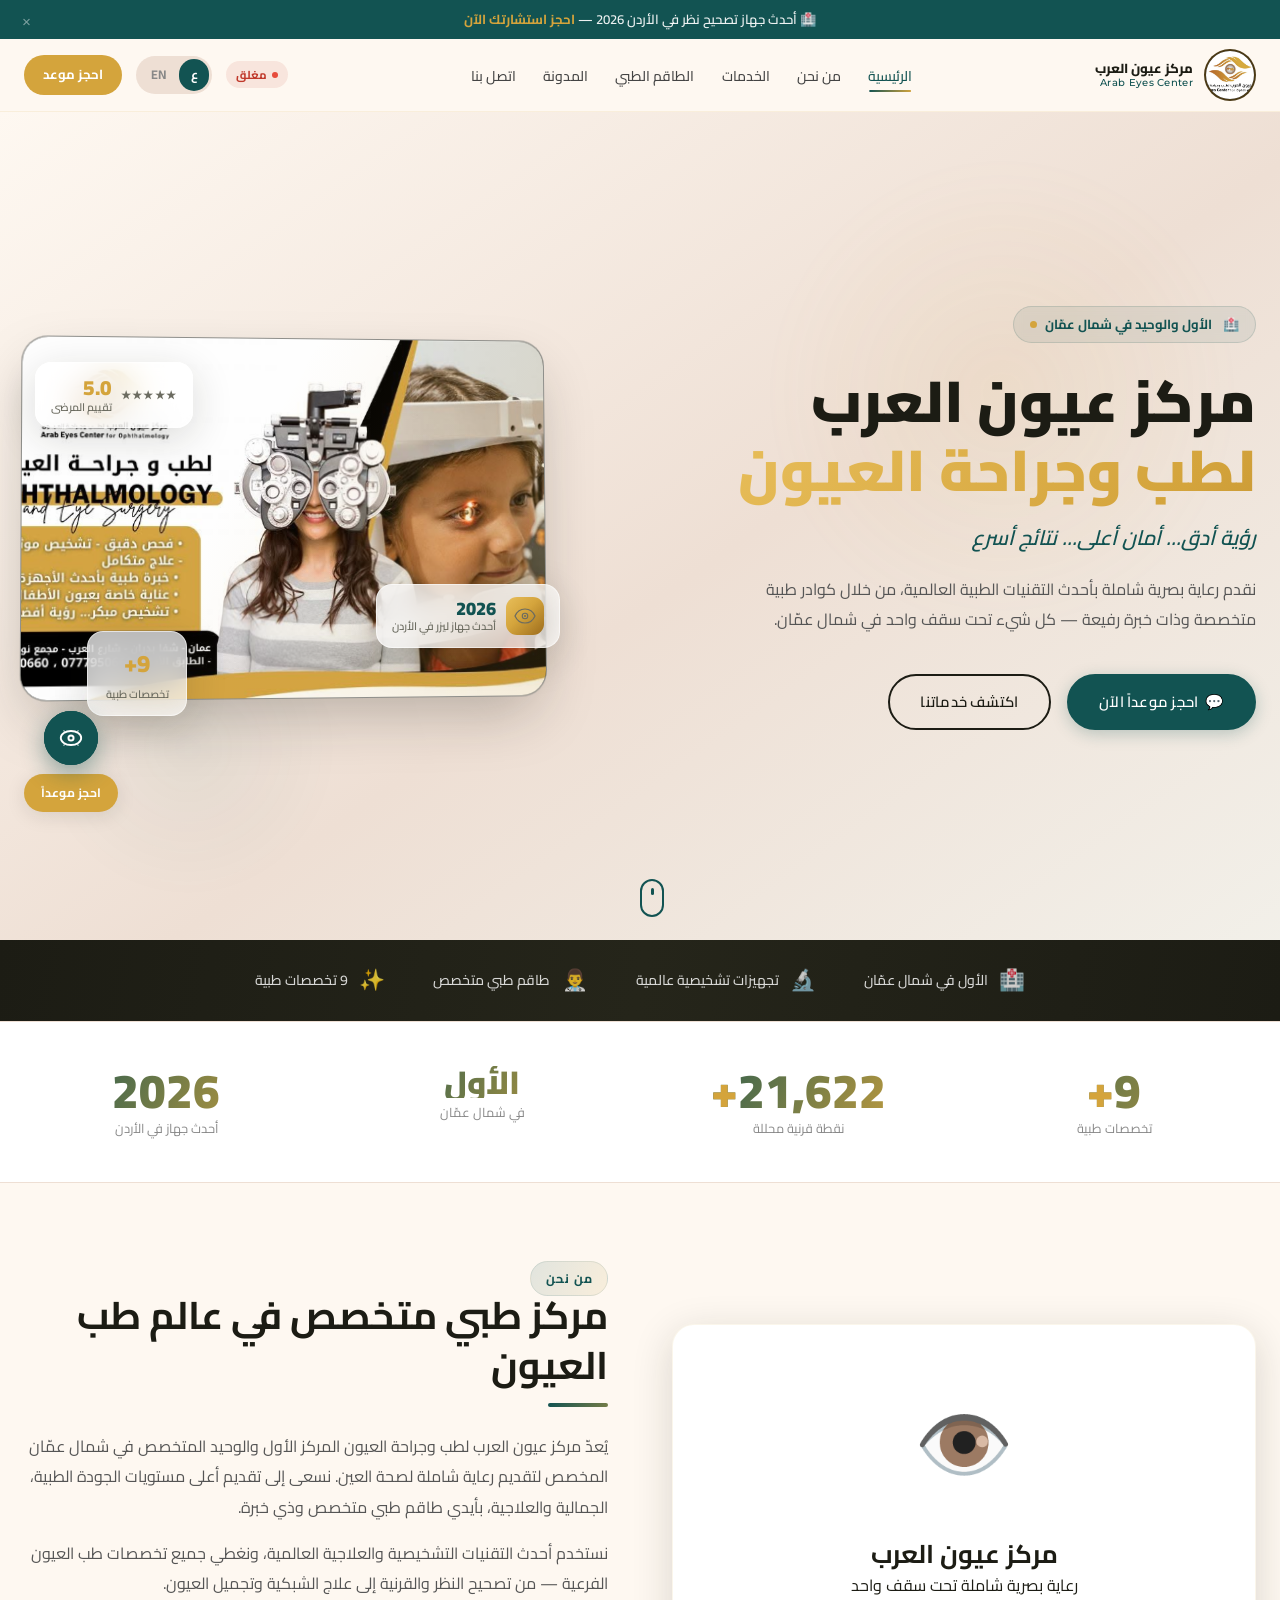
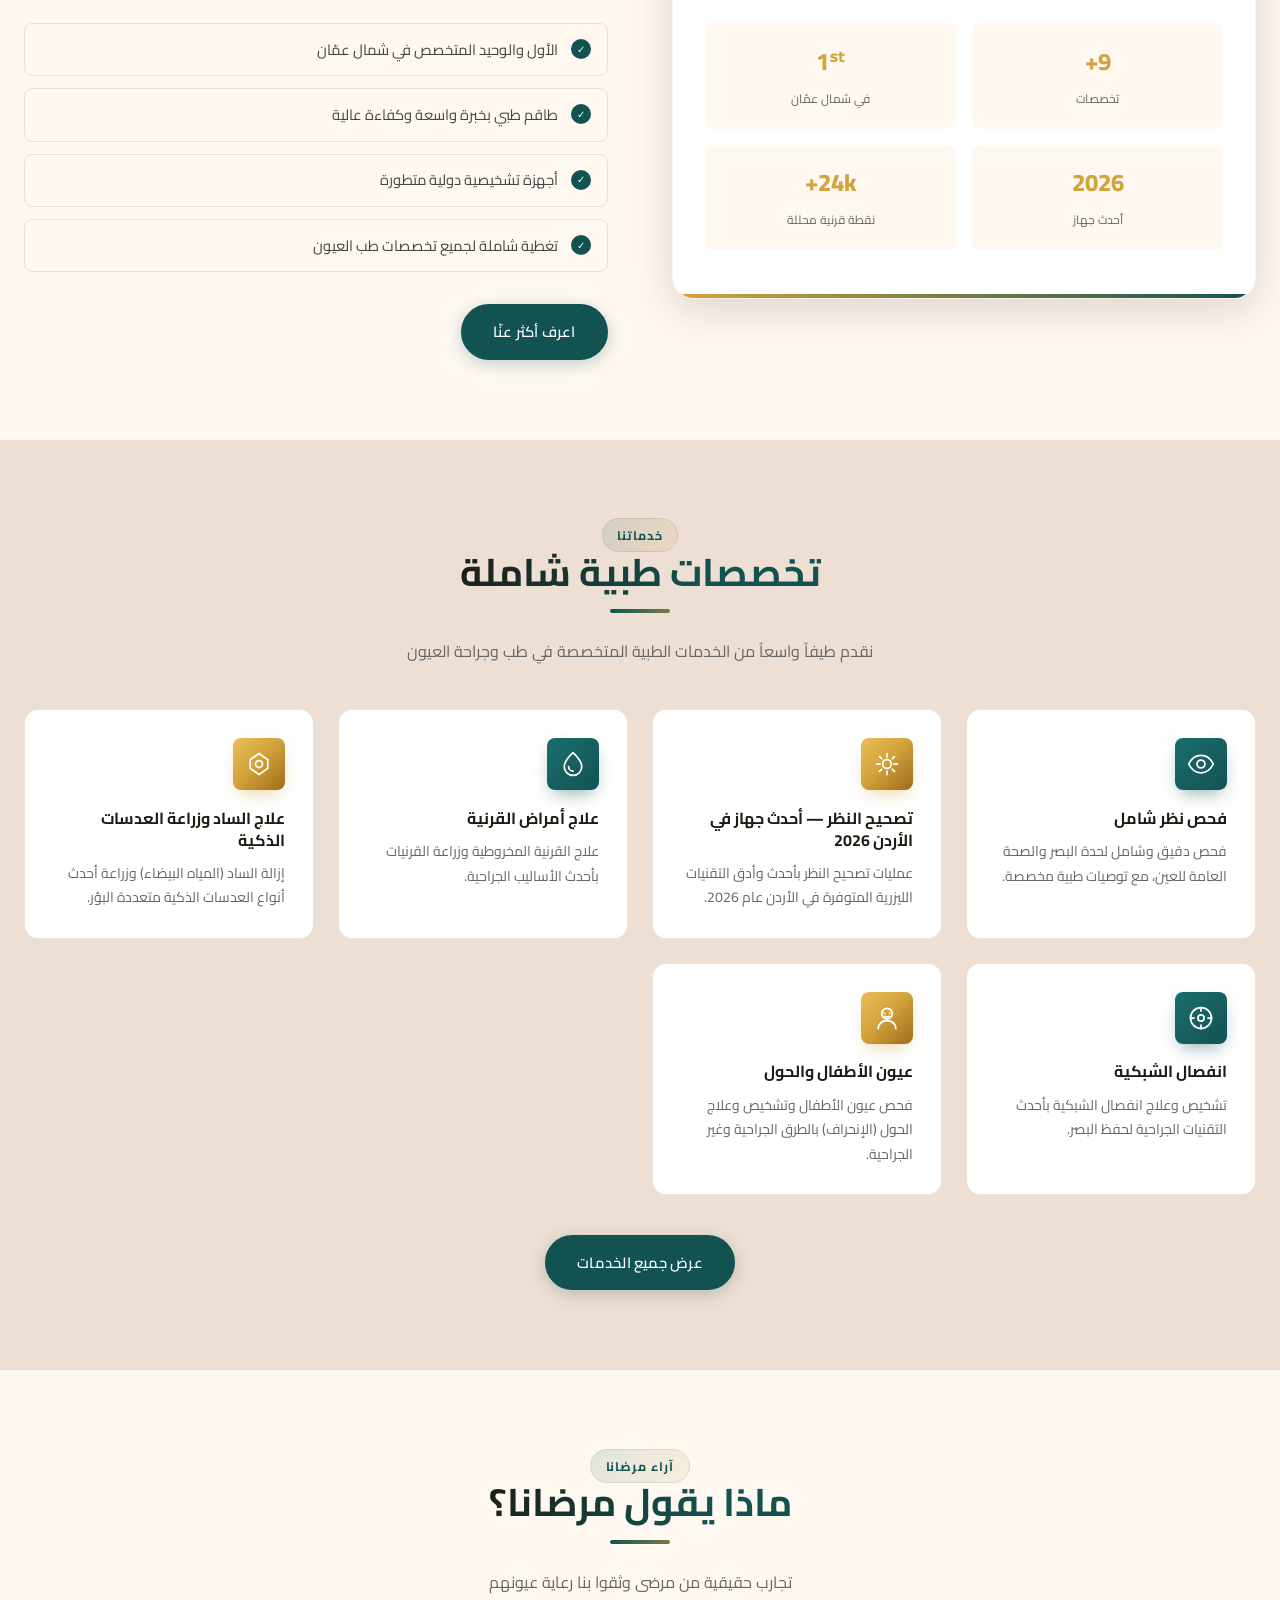
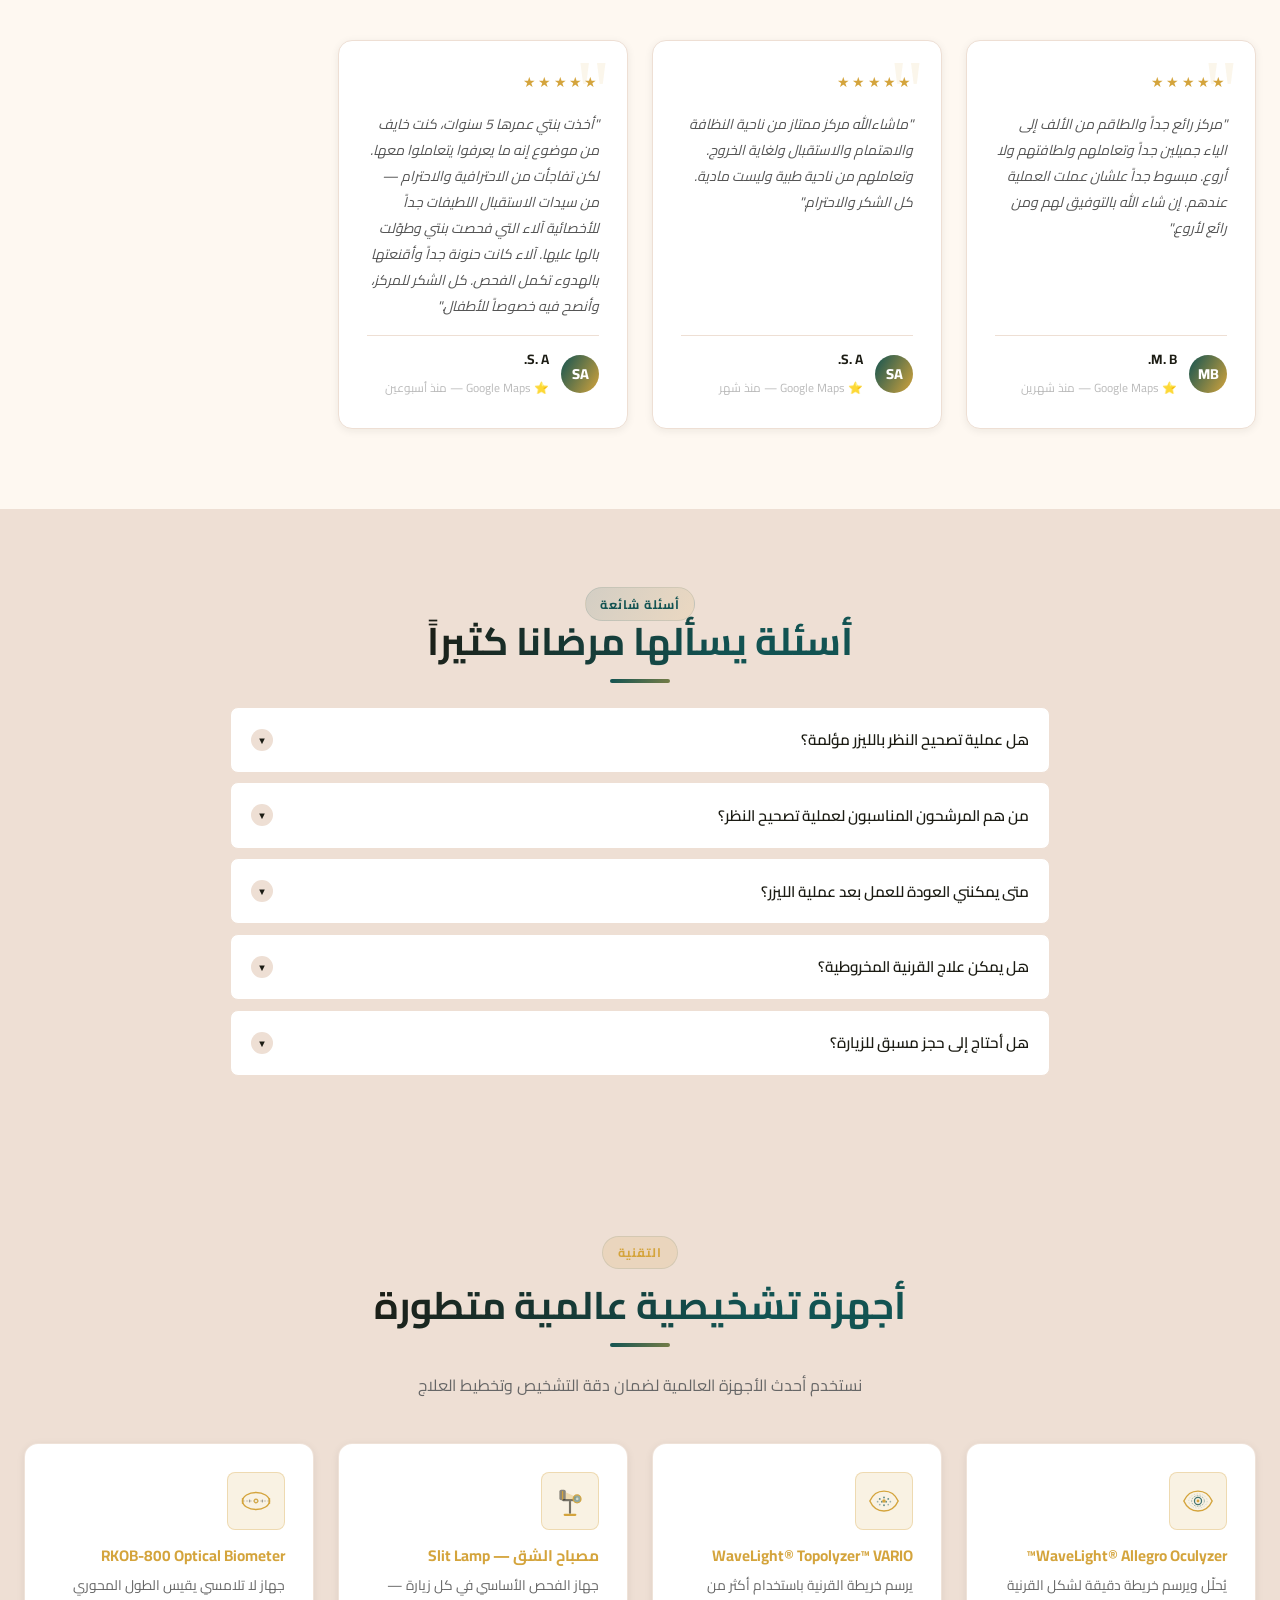
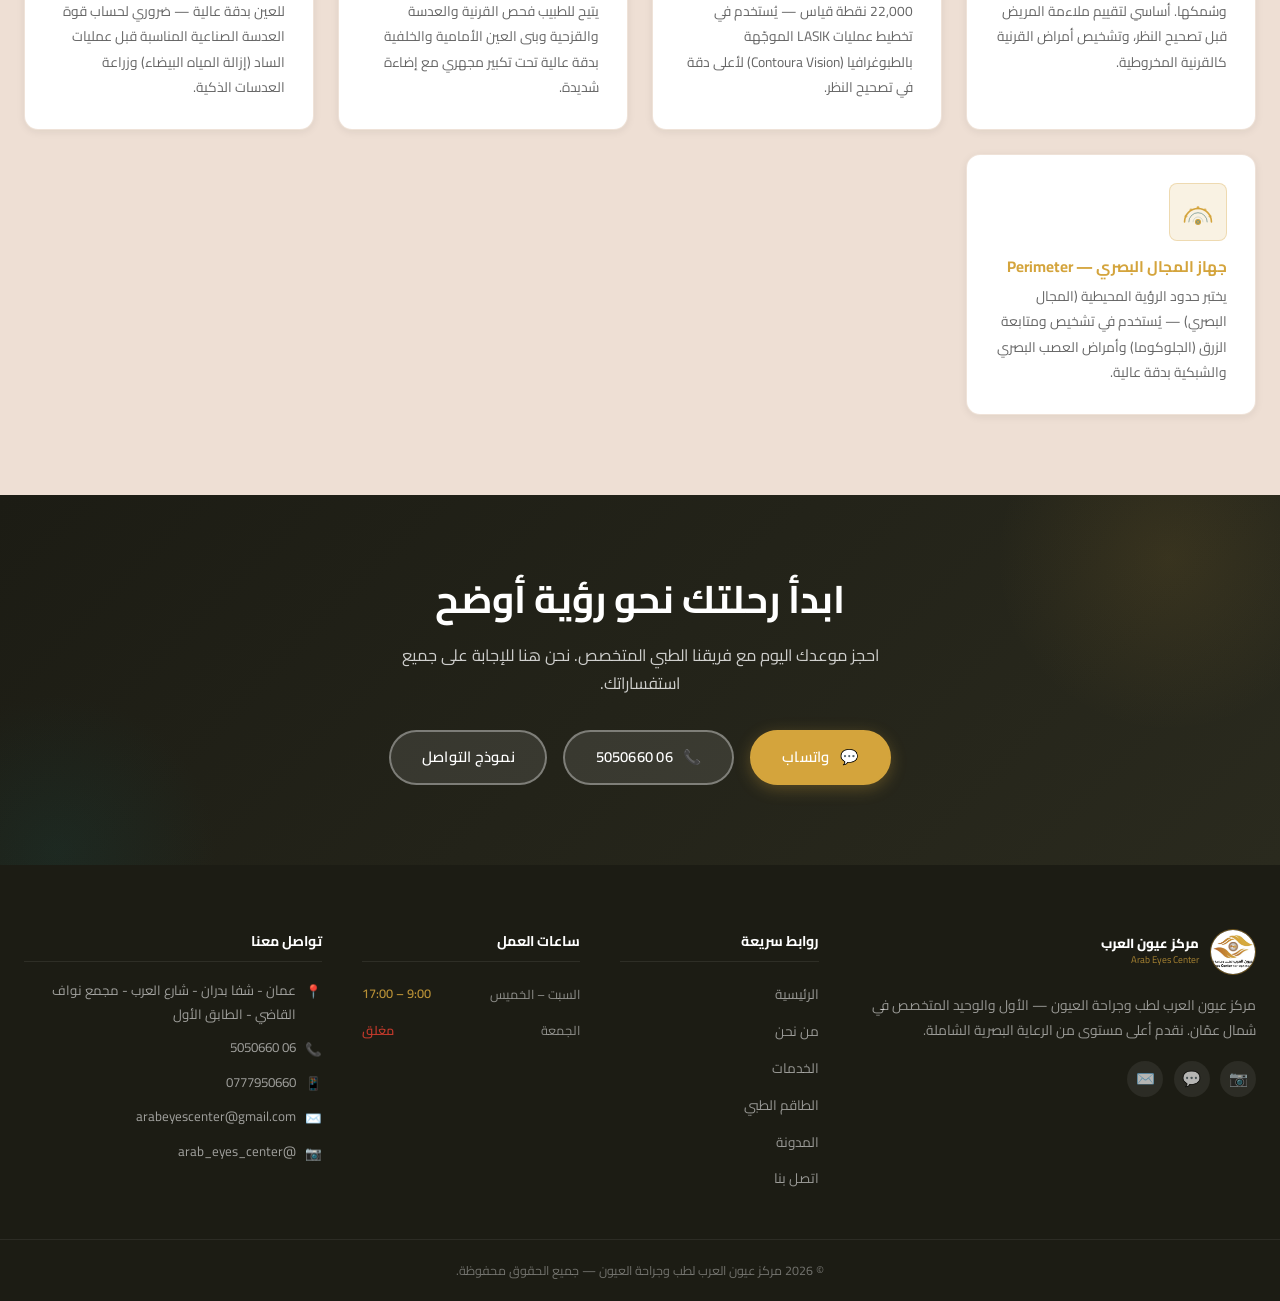
==== commit 33a57472: "SEO & OG overhaul: canonical, structured data, geo, Twitter cards - Add canonical <link> and og:url " ====
--- a/index.html
+++ b/index.html
@@ -3,22 +3,35 @@
 <head>
   <meta charset="UTF-8" />
   <meta name="viewport" content="width=device-width, initial-scale=1.0, viewport-fit=cover" />
-  <meta name="description" content="مركز عيون العرب لطب وجراحة العيون – الأول والوحيد المتخصص في شمال عمان. رؤية أدق، أمان أعلى، نتائج أسرع." />
-  <meta name="robots" content="index, follow" />
+  <meta name="description" content="مركز عيون العرب لطب وجراحة العيون — الأول والوحيد المتخصص في شمال عمّان. 9+ تخصصات: تصحيح النظر، الليزر، القرنية، الساد، الشبكية. احجز موعدك اليوم." />
+  <meta name="robots" content="index, follow, max-snippet:-1, max-image-preview:large, max-video-preview:-1" />
   <meta name="author" content="مركز عيون العرب" />
-  <meta name="keywords" content="عيون, طب عيون, عمان, شفا بدران, تصحيح نظر, ليزر, قرنية, ساد, شبكية, ophthalmology, eye clinic, Amman, Jordan" />
+  <meta name="keywords" content="عيون العرب, طب العيون, جراحة العيون, عمان, شفا بدران, تصحيح النظر, ليزر العيون, قرنية, ساد, شبكية, زرع عدسات, تجميل العيون, ophthalmology, eye surgery, eye clinic, Amman, Jordan, Shafa Badran, LASIK, cataract, retina, cornea" />
+  <meta name="theme-color" content="#0a4a7e" />
+  <meta name="geo.region" content="JO-AM" />
+  <meta name="geo.placename" content="شفا بدران، عمّان، الأردن" />
+  <meta name="geo.position" content="32.0660;35.8647" />
+  <meta name="ICBM" content="32.0660, 35.8647" />
+  <!-- Canonical -->
+  <link rel="canonical" href="https://arabeyescenter.com/" />
   <!-- Open Graph -->
-  <meta property="og:type"        content="website" />
-  <meta property="og:locale"      content="ar_JO" />
-  <meta property="og:site_name"   content="مركز عيون العرب | Arab Eyes Center" />
-  <meta property="og:title"       content="مركز عيون العرب لطب وجراحة العيون | Arab Eyes Center" />
-  <meta property="og:description" content="الأول والوحيد المتخصص في شمال عمّان. 9+ تخصصات طبية، أحدث جهاز ليزر في الأردن 2026." />
-  <meta property="og:image"       content="images/og-cover.jpg" />
+  <meta property="og:type"              content="website" />
+  <meta property="og:locale"            content="ar_JO" />
+  <meta property="og:locale:alternate"  content="en_US" />
+  <meta property="og:site_name"         content="مركز عيون العرب | Arab Eyes Center" />
+  <meta property="og:url"               content="https://arabeyescenter.com/" />
+  <meta property="og:title"             content="مركز عيون العرب لطب وجراحة العيون | Arab Eyes Center" />
+  <meta property="og:description"       content="الأول والوحيد المتخصص في شمال عمّان. 9+ تخصصات طبية، أحدث جهاز ليزر في الأردن 2026. احجز موعدك الآن." />
+  <meta property="og:image"             content="https://arabeyescenter.com/images/center.jpg" />
+  <meta property="og:image:alt"         content="مركز عيون العرب لطب وجراحة العيون — شفا بدران، عمّان" />
+  <meta property="og:image:type"        content="image/jpeg" />
   <!-- Twitter Card -->
   <meta name="twitter:card"        content="summary_large_image" />
+  <meta name="twitter:site"        content="@arab_eyes_center" />
   <meta name="twitter:title"       content="مركز عيون العرب | Arab Eyes Center" />
   <meta name="twitter:description" content="الأول والوحيد في شمال عمّان — 9+ تخصصات طبية وأحدث تقنيات الليزر 2026." />
-  <meta name="twitter:image"       content="images/og-cover.jpg" />
+  <meta name="twitter:image"       content="https://arabeyescenter.com/images/center.jpg" />
+  <meta name="twitter:image:alt"   content="مركز عيون العرب لطب وجراحة العيون — شفا بدران، عمّان" />
   <title>مركز عيون العرب | Arab Eyes Center — طب وجراحة العيون في عمان</title>
   <link rel="preconnect" href="https://fonts.googleapis.com" />
   <link rel="preconnect" href="https://fonts.gstatic.com" crossorigin />
@@ -35,13 +48,22 @@
     "name": "مركز عيون العرب لطب وجراحة العيون",
     "alternateName": "Arab Eyes Center for Ophthalmology",
     "description": "الأول والوحيد المتخصص في شمال عمان في طب وجراحة العيون — 9 تخصصات طبية وأحدث تقنيات الليزر 2026.",
+    "url": "https://arabeyescenter.com/",
     "telephone": ["+96265050660", "+962777950660"],
     "email": "arabeyescenter@gmail.com",
+    "image": "https://arabeyescenter.com/images/center.jpg",
+    "logo": "https://arabeyescenter.com/images/logo.jpg",
     "address": {
       "@type": "PostalAddress",
       "streetAddress": "شارع العرب، مجمع نواف القاضي، الطابق الأول",
-      "addressLocality": "شفا بدران، عمان",
+      "addressLocality": "شفا بدران",
+      "addressRegion": "عمان",
       "addressCountry": "JO"
+    },
+    "geo": {
+      "@type": "GeoCoordinates",
+      "latitude": 32.0660,
+      "longitude": 35.8647
     },
     "openingHoursSpecification": [
       { "@type": "OpeningHoursSpecification",
@@ -50,7 +72,11 @@
     ],
     "medicalSpecialty": "Ophthalmology",
     "priceRange": "$$",
-    "sameAs": ["https://www.instagram.com/arab_eyes_center/"],
+    "currenciesAccepted": "JOD",
+    "paymentAccepted": "Cash, Credit Card",
+    "sameAs": [
+      "https://www.instagram.com/arab_eyes_center/"
+    ],
     "hasMap": "https://maps.app.goo.gl/nyVfJ6Hvw6DiHrig6"
   }
   </script>
--- a/css/styles.css
+++ b/css/styles.css
@@ -1891,14 +1891,23 @@
   flex-direction: column;
   overflow: hidden;
   z-index: 9990;
+  border: 1px solid rgba(18,83,82,.12);
+  /* hidden by default — use visibility so CSS transitions work */
+  visibility: hidden;
+  pointer-events: none;
   opacity: 0;
-  transform: translateY(18px) scale(.97);
-  transition: opacity .3s ease, transform .3s ease;
-  border: 1px solid rgba(18,83,82,.12);
+  transform: translateY(16px) scale(.97);
+  transition: opacity .28s ease, transform .28s ease, visibility 0s linear .28s;
 }
 html[dir="rtl"] .ai-panel { left: 1.5rem; }
 html[dir="ltr"]  .ai-panel { right: 1.5rem; }
-.ai-panel--open { opacity: 1; transform: translateY(0) scale(1); }
+.ai-panel--open {
+  visibility: visible;
+  pointer-events: auto;
+  opacity: 1;
+  transform: translateY(0) scale(1);
+  transition: opacity .28s ease, transform .28s ease, visibility 0s linear 0s;
+}
 
 /* Header */
 .ai-panel-header {
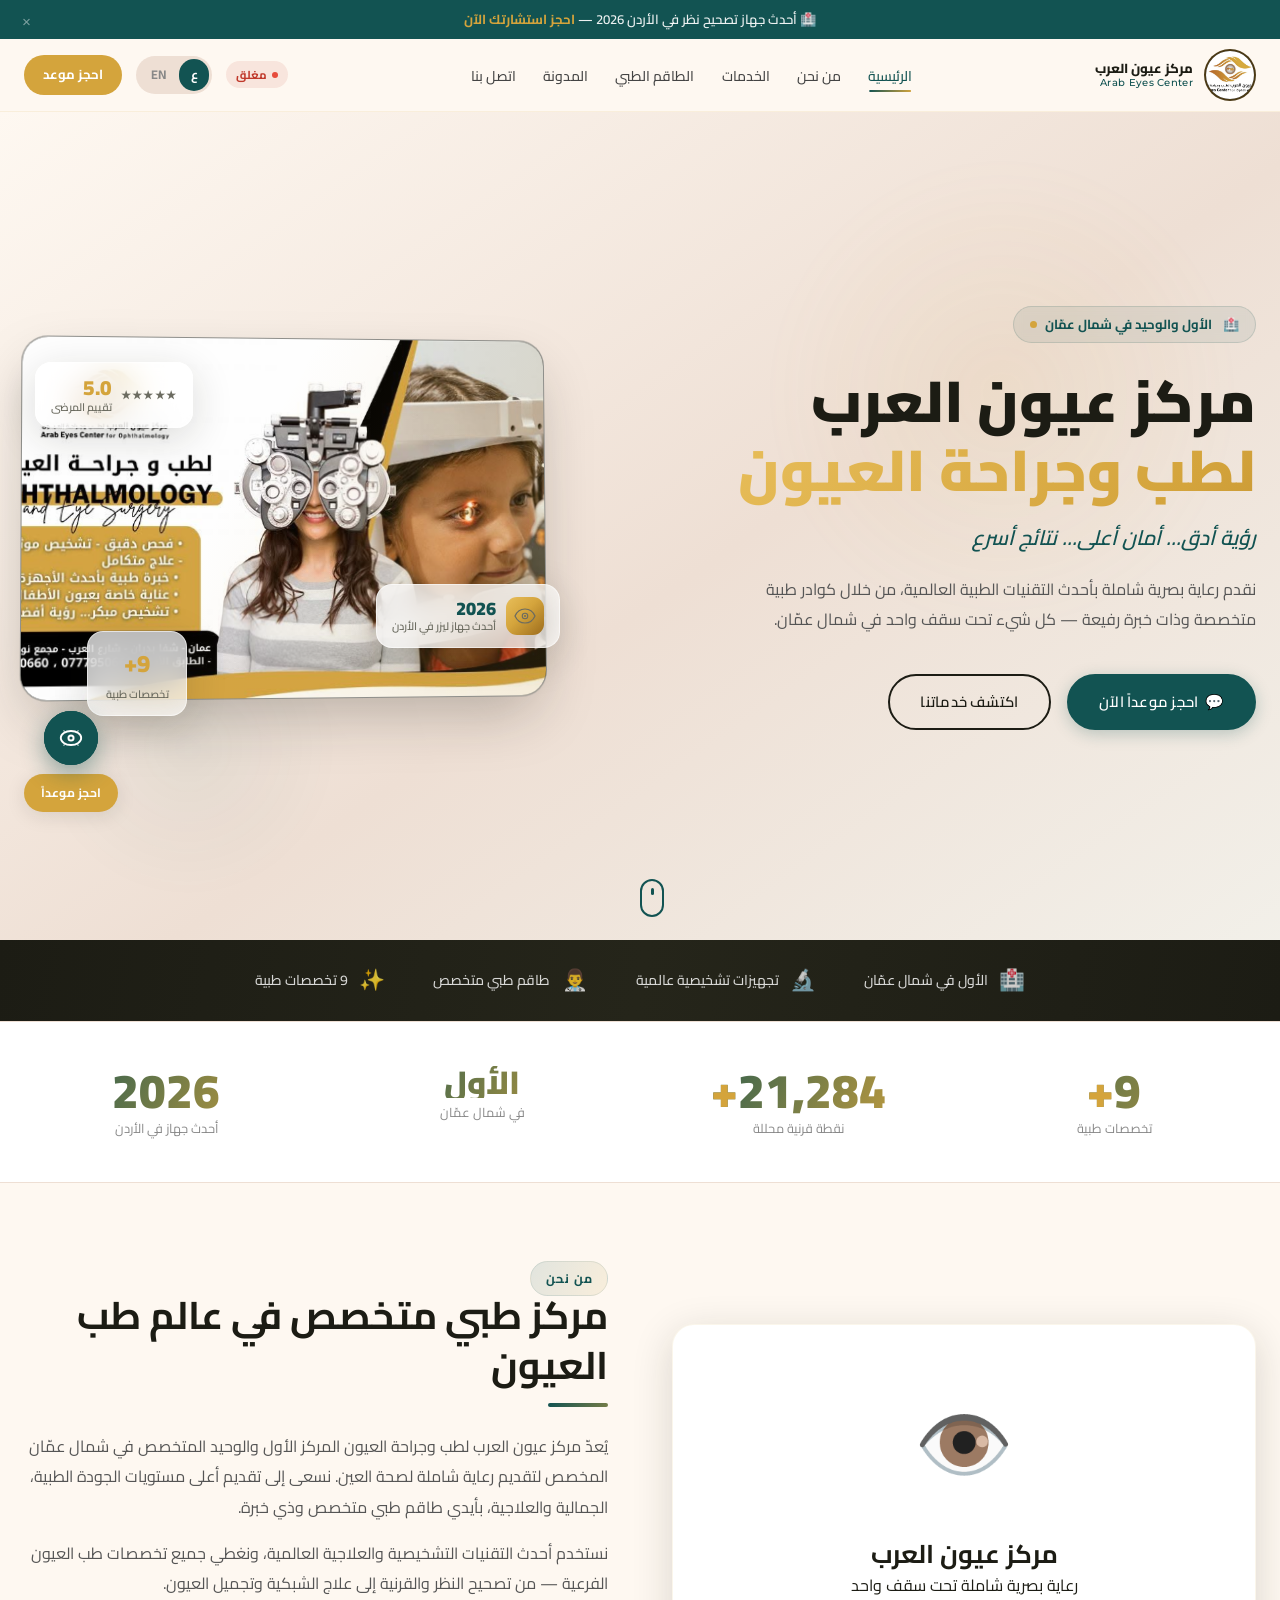
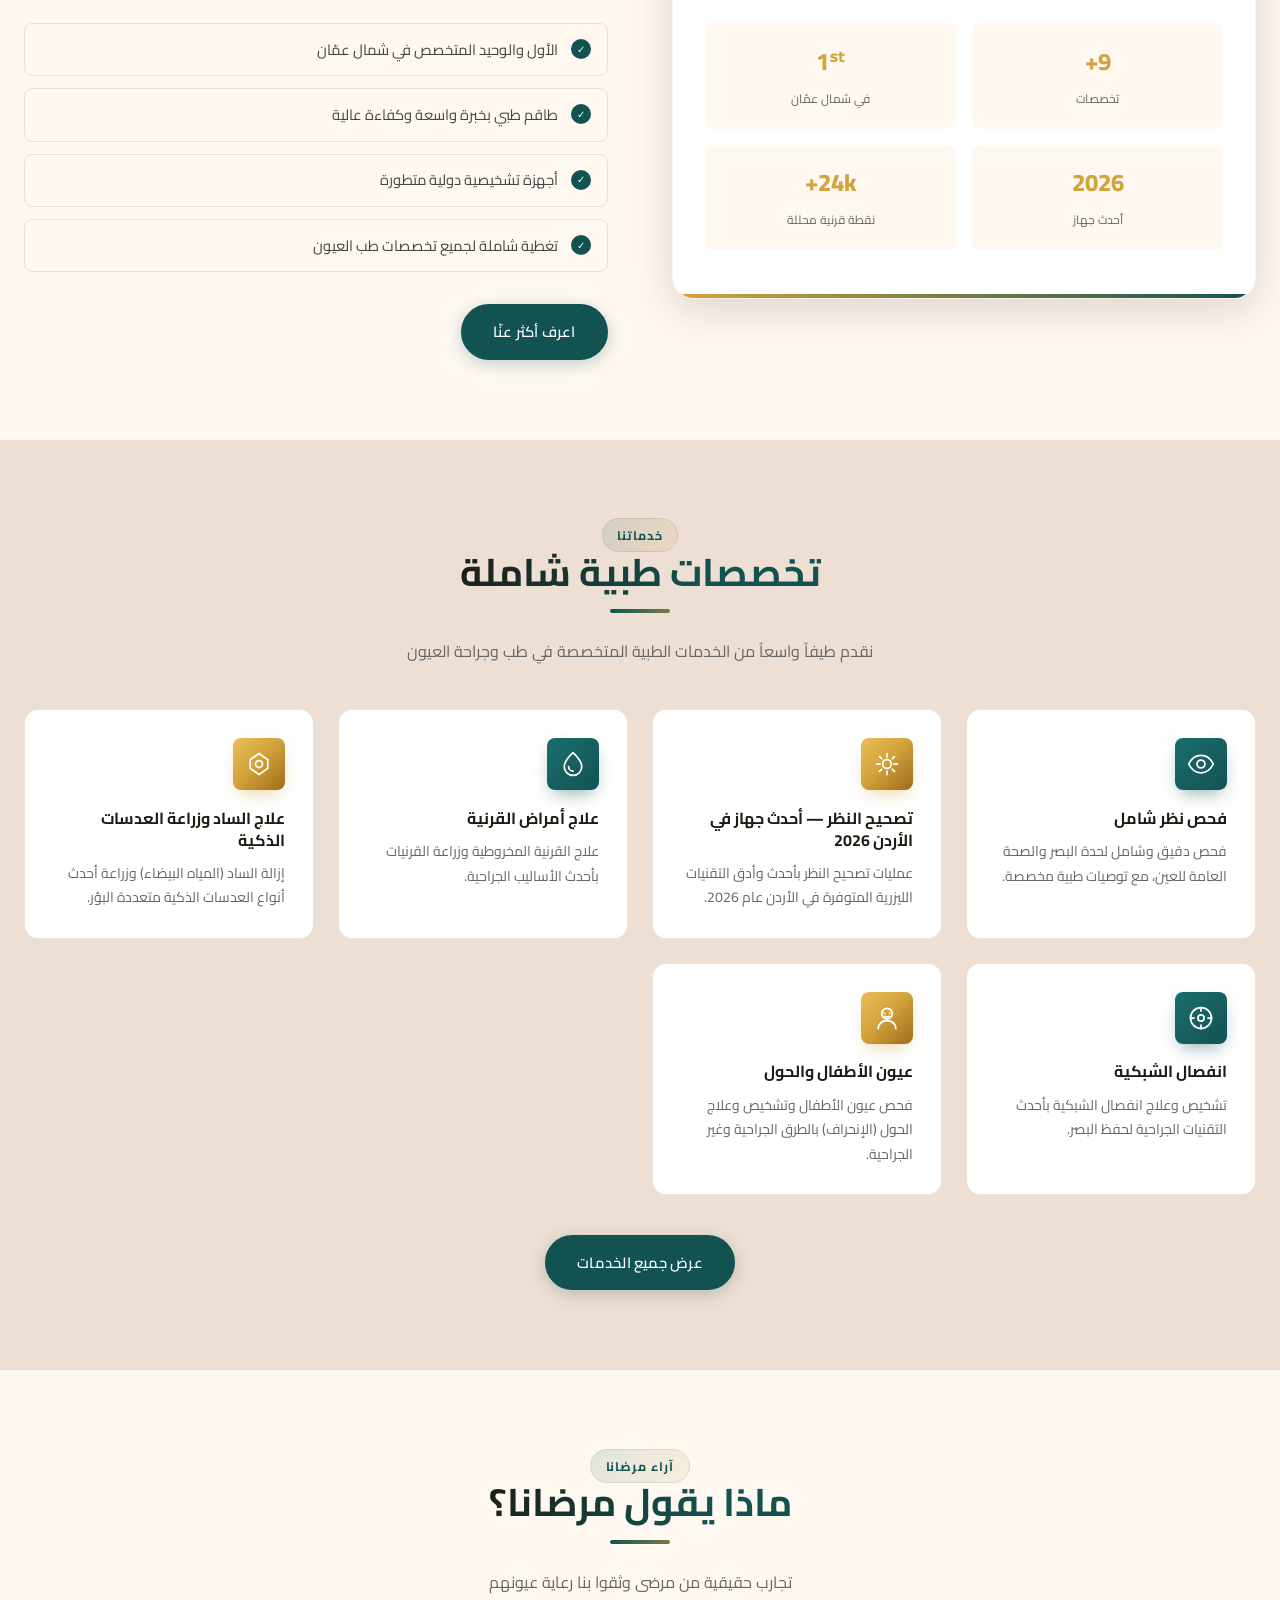
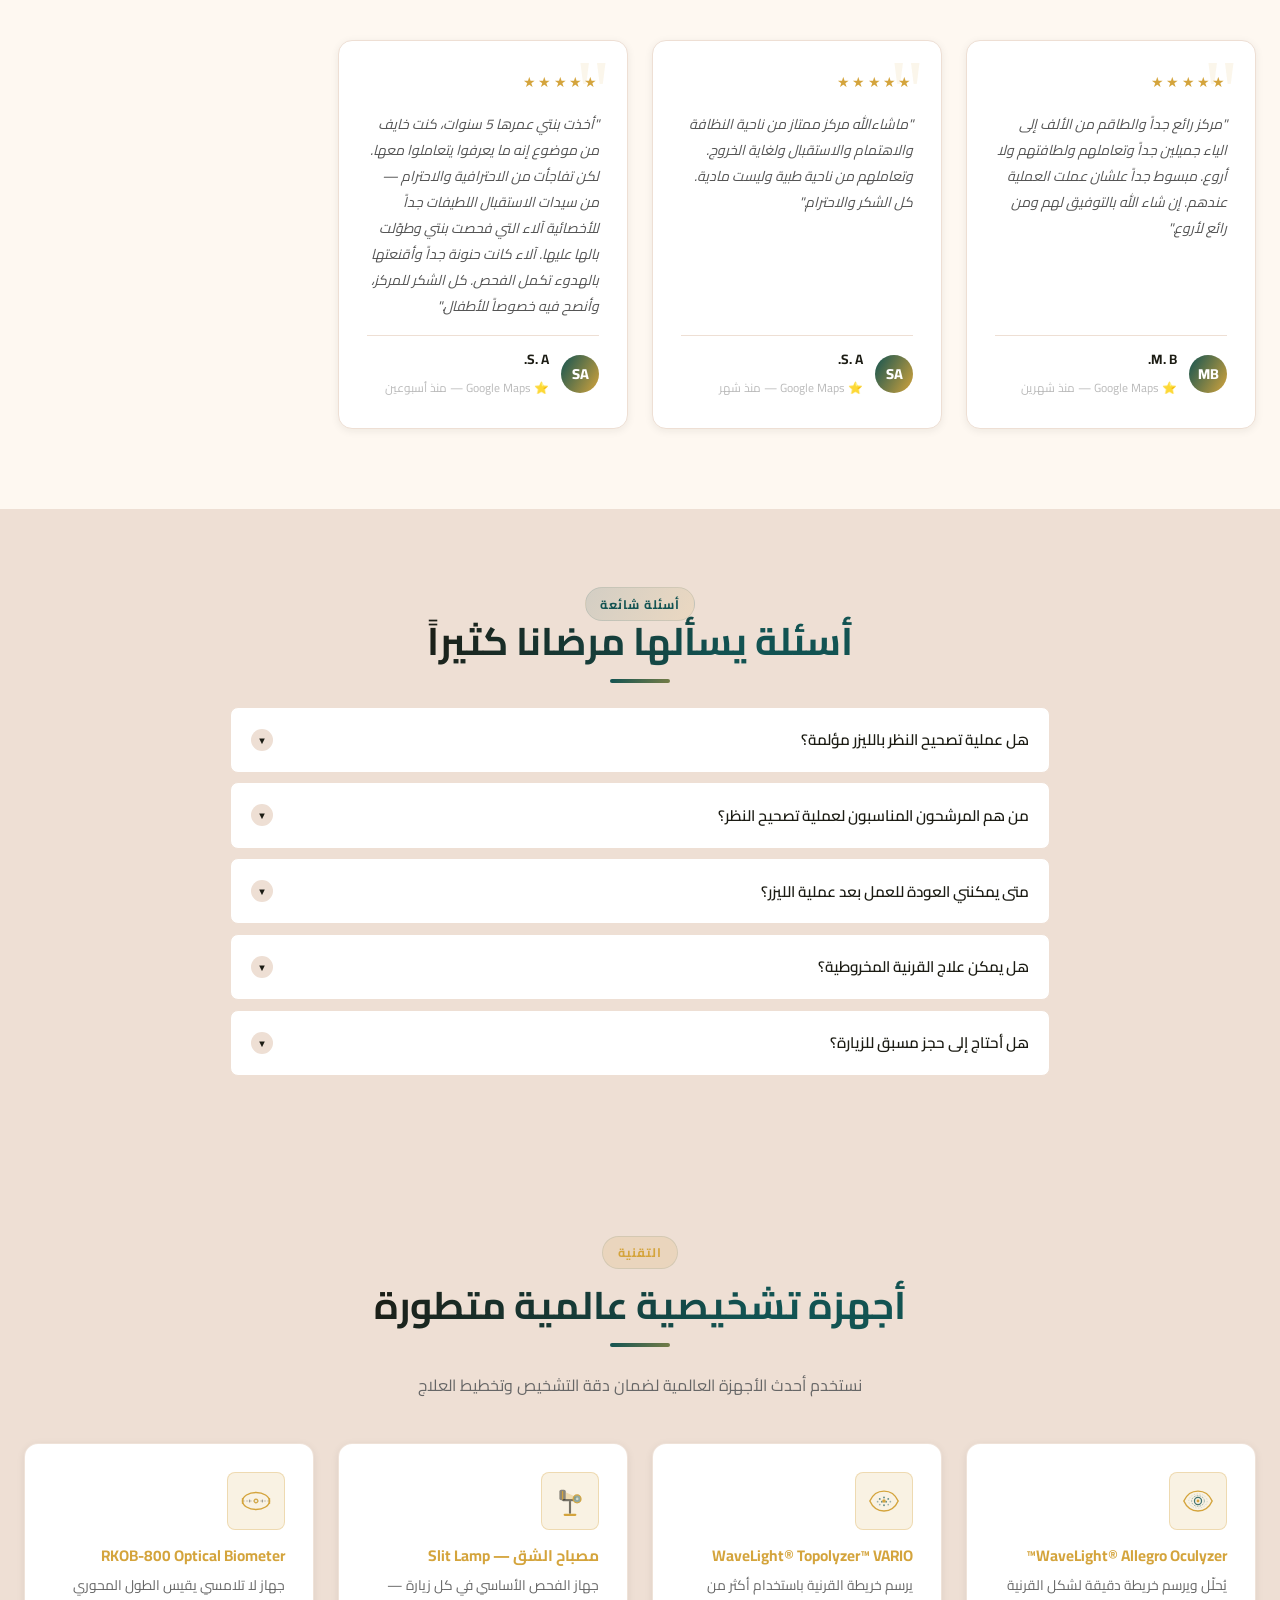
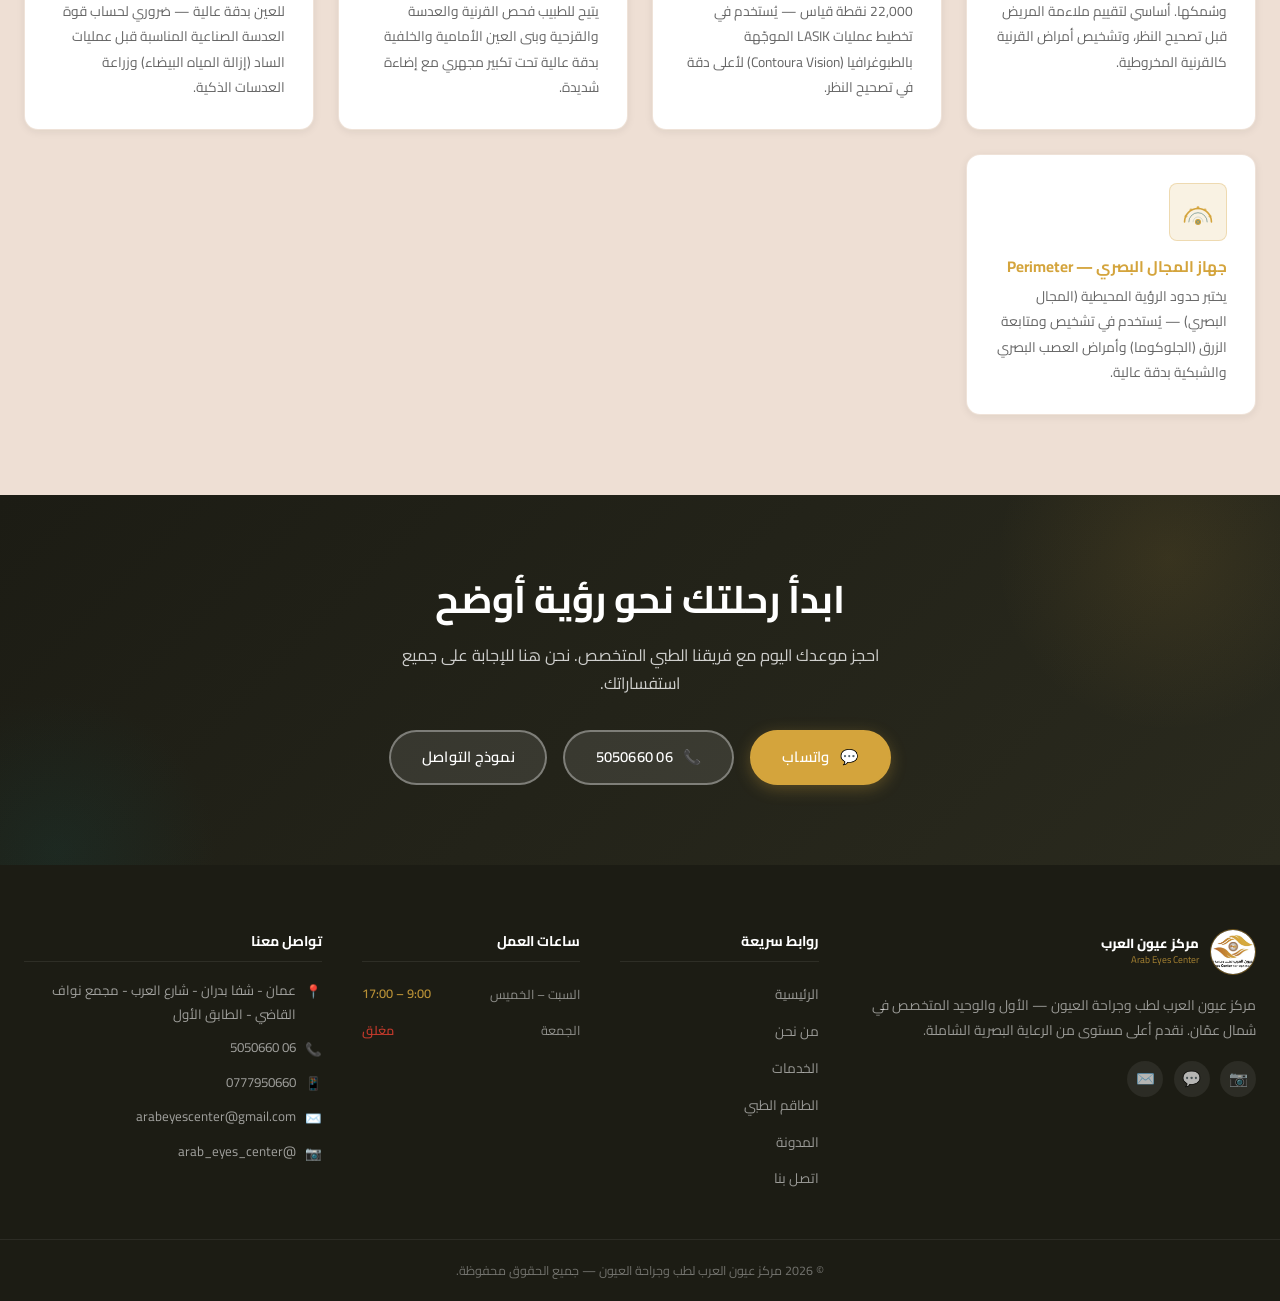
==== commit 3a395ea4: "Fix domain: replace arabeyescenter.com with www.arabeyescenter.com Update all canonical, og:url, og:" ====
--- a/index.html
+++ b/index.html
@@ -13,16 +13,16 @@
   <meta name="geo.position" content="32.0660;35.8647" />
   <meta name="ICBM" content="32.0660, 35.8647" />
   <!-- Canonical -->
-  <link rel="canonical" href="https://arabeyescenter.com/" />
+  <link rel="canonical" href="https://www.arabeyescenter.com/" />
   <!-- Open Graph -->
   <meta property="og:type"              content="website" />
   <meta property="og:locale"            content="ar_JO" />
   <meta property="og:locale:alternate"  content="en_US" />
   <meta property="og:site_name"         content="مركز عيون العرب | Arab Eyes Center" />
-  <meta property="og:url"               content="https://arabeyescenter.com/" />
+  <meta property="og:url"               content="https://www.arabeyescenter.com/" />
   <meta property="og:title"             content="مركز عيون العرب لطب وجراحة العيون | Arab Eyes Center" />
   <meta property="og:description"       content="الأول والوحيد المتخصص في شمال عمّان. 9+ تخصصات طبية، أحدث جهاز ليزر في الأردن 2026. احجز موعدك الآن." />
-  <meta property="og:image"             content="https://arabeyescenter.com/images/center.jpg" />
+  <meta property="og:image"             content="https://www.arabeyescenter.com/images/center.jpg" />
   <meta property="og:image:alt"         content="مركز عيون العرب لطب وجراحة العيون — شفا بدران، عمّان" />
   <meta property="og:image:type"        content="image/jpeg" />
   <!-- Twitter Card -->
@@ -30,7 +30,7 @@
   <meta name="twitter:site"        content="@arab_eyes_center" />
   <meta name="twitter:title"       content="مركز عيون العرب | Arab Eyes Center" />
   <meta name="twitter:description" content="الأول والوحيد في شمال عمّان — 9+ تخصصات طبية وأحدث تقنيات الليزر 2026." />
-  <meta name="twitter:image"       content="https://arabeyescenter.com/images/center.jpg" />
+  <meta name="twitter:image"       content="https://www.arabeyescenter.com/images/center.jpg" />
   <meta name="twitter:image:alt"   content="مركز عيون العرب لطب وجراحة العيون — شفا بدران، عمّان" />
   <title>مركز عيون العرب | Arab Eyes Center — طب وجراحة العيون في عمان</title>
   <link rel="preconnect" href="https://fonts.googleapis.com" />
@@ -48,11 +48,11 @@
     "name": "مركز عيون العرب لطب وجراحة العيون",
     "alternateName": "Arab Eyes Center for Ophthalmology",
     "description": "الأول والوحيد المتخصص في شمال عمان في طب وجراحة العيون — 9 تخصصات طبية وأحدث تقنيات الليزر 2026.",
-    "url": "https://arabeyescenter.com/",
+    "url": "https://www.arabeyescenter.com/",
     "telephone": ["+96265050660", "+962777950660"],
     "email": "arabeyescenter@gmail.com",
-    "image": "https://arabeyescenter.com/images/center.jpg",
-    "logo": "https://arabeyescenter.com/images/logo.jpg",
+    "image": "https://www.arabeyescenter.com/images/center.jpg",
+    "logo": "https://www.arabeyescenter.com/images/logo.jpg",
     "address": {
       "@type": "PostalAddress",
       "streetAddress": "شارع العرب، مجمع نواف القاضي، الطابق الأول",
